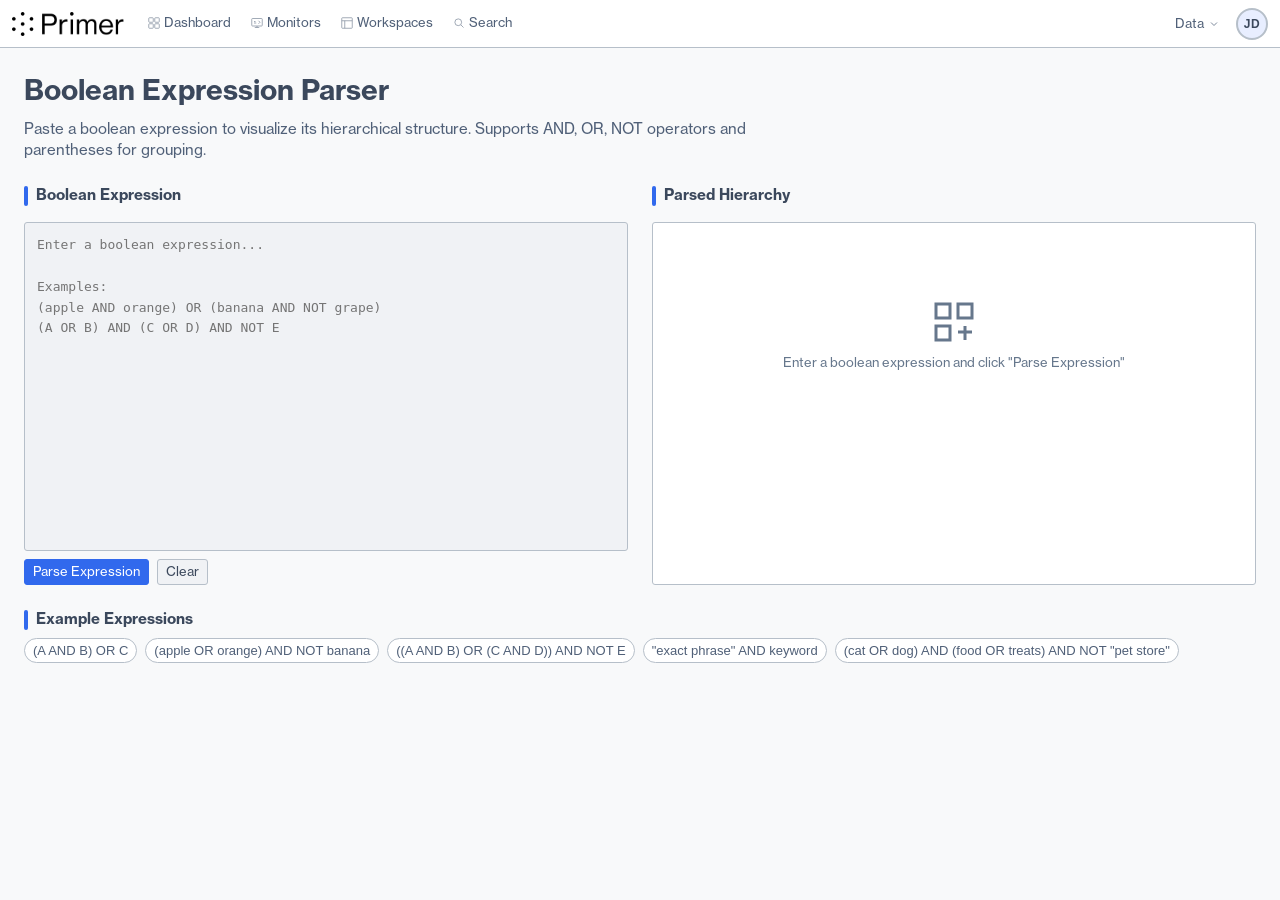
==== boolean-parser.html @ 9d84d445 "Code cleanup + boolean parsing test" ====
<!DOCTYPE html>
<html lang="en" class="doc-page">
<head>
  <meta charset="UTF-8">
  <meta name="viewport" content="width=device-width, initial-scale=1.0">
  <title>Primer - Boolean Parser</title>
  
  <!-- CSS Reset & Variables -->
  <link rel="stylesheet" href="css/variables.css">
  <link rel="stylesheet" href="css/reset.css">

  <!-- Base Styles -->
  <link rel="stylesheet" href="css/typography.css">
  <link rel="stylesheet" href="css/layout.css">
  <link rel="stylesheet" href="css/navigation.css">

  <!-- Components -->
  <link rel="stylesheet" href="css/cards.css">
  <link rel="stylesheet" href="css/forms.css">
  <link rel="stylesheet" href="css/components.css">

  <!-- Documentation Pages -->
  <link rel="stylesheet" href="css/documentation.css">

  <!-- Utilities (last for override capability) -->
  <link rel="stylesheet" href="css/utilities.css">

  <style>
    /* Parser-specific styles only */
    .parser-layout {
      display: grid;
      grid-template-columns: 1fr 1fr;
      gap: var(--space-2xl);
      min-height: 400px;
    }

    @media (max-width: 900px) {
      .parser-layout {
        grid-template-columns: 1fr;
      }
    }

    .parser-column {
      display: flex;
      flex-direction: column;
      gap: var(--space-md);
    }

    .boolean-input {
      flex: 1;
      min-height: 300px;
      padding: var(--space-lg);
      font-family: var(--font-mono);
      font-size: var(--text-sm);
      line-height: 1.6;
      background: var(--bg-tertiary);
      border: 1px solid var(--border-color);
      border-radius: var(--border-radius);
      color: var(--text-primary);
      resize: none;
    }

    .boolean-input:focus {
      outline: none;
      border-color: var(--accent-primary);
    }

    .output-panel {
      flex: 1;
      min-height: 300px;
      overflow: auto;
    }

    .hierarchy-tree {
      font-family: var(--font-mono);
      font-size: var(--text-xs);
      line-height: 1.8;
    }

    .tree-node {
      padding-left: var(--space-xl);
      position: relative;
    }

    .tree-node::before {
      content: '';
      position: absolute;
      left: 0;
      top: 0;
      bottom: 0.9em;
      width: 1px;
      background: var(--border-color);
    }

    .tree-node::after {
      content: '';
      position: absolute;
      left: 0;
      top: 0.9em;
      width: var(--space-lg);
      height: 1px;
      background: var(--border-color);
    }

    .tree-node:last-child::before {
      bottom: calc(100% - 0.9em);
    }

    .tree-root {
      padding-left: 0;
    }

    .tree-root::before,
    .tree-root::after {
      display: none;
    }

    .operator-badge {
      display: inline-block;
      padding: 2px 6px;
      border-radius: 3px;
      font-weight: 600;
      font-size: 11px;
      text-transform: uppercase;
      margin-bottom: var(--space-xs);
    }

    .operator-and {
      background: rgba(22, 163, 74, 0.15);
      color: var(--accent-success);
    }

    .operator-or {
      background: rgba(49, 105, 237, 0.15);
      color: var(--accent-primary);
    }

    .operator-not {
      background: rgba(220, 38, 38, 0.15);
      color: var(--accent-danger);
    }

    .node-term {
      display: inline-block;
      padding: var(--space-xs) var(--space-md);
      background: var(--bg-tertiary);
      border-radius: var(--border-radius);
      font-size: var(--text-xs);
    }

    .example-list {
      display: flex;
      flex-wrap: wrap;
      gap: var(--space-md);
    }
  </style>
</head>
<body>
  <nav class="top-navbar">
    <div class="navbar-left">
      <a href="index.html#/dashboard" class="logo">
        <img src="img/logo.png" alt="Primer" class="logo-img">
      </a>
      
      <div class="navbar-links">
        <a href="index.html#/dashboard" class="nav-link">
          <svg class="nav-icon" viewBox="0 0 16 16" fill="none" stroke="var(--text-secondary)" stroke-width="1">
            <rect x="1" y="1" width="6" height="6" rx="1"/>
            <rect x="9" y="1" width="6" height="6" rx="1"/>
            <rect x="1" y="9" width="6" height="6" rx="1"/>
            <rect x="9" y="9" width="6" height="6" rx="1"/>
          </svg>
          <span>Dashboard</span>
        </a>
        <a href="index.html#/monitors" class="nav-link">
          <svg class="nav-icon" viewBox="0 0 16 16" fill="none" stroke="var(--text-secondary)" stroke-width="1">
            <rect x="1" y="2" width="14" height="10" rx="1"/>
            <path d="M5 14h6M8 12v2"/>
            <path d="M4 6h2M4 8h3M10 5l2 2-2 2"/>
          </svg>
          <span>Monitors</span>
        </a>
        <a href="index.html#/workspaces" class="nav-link">
          <svg class="nav-icon" viewBox="0 0 16 16" fill="none" stroke="var(--text-secondary)" stroke-width="1">
            <rect x="1" y="1" width="14" height="14" rx="1"/>
            <path d="M1 5h14"/>
            <path d="M5 5v10"/>
          </svg>
          <span>Workspaces</span>
        </a>
        <a href="index.html#/search" class="nav-link">
          <svg class="nav-icon" viewBox="0 0 16 16" fill="none" stroke="var(--text-secondary)" stroke-width="1">
            <circle cx="7" cy="7" r="4.5"/>
            <path d="M10.5 10.5L14 14"/>
          </svg>
          <span>Search</span>
        </a>
      </div>
    </div>
    
    <div class="navbar-right">
      <div class="nav-dropdown data-dropdown">
        <button class="nav-dropdown-trigger">
          <span>Data</span>
          <svg class="dropdown-arrow" viewBox="0 0 16 16" fill="none" stroke="var(--text-secondary)" stroke-width="1">
            <path d="M4 6l4 4 4-4"/>
          </svg>
        </button>
        <div class="nav-dropdown-menu">
          <a href="index.html#/narratives" class="nav-link">
            <svg class="nav-icon" viewBox="0 0 16 16" fill="none" stroke="var(--text-secondary)" stroke-width="1">
              <path d="M2 2h12v12H2z" rx="1"/>
              <path d="M4 5h8M4 8h8M4 11h5"/>
            </svg>
            <span>Narratives</span>
          </a>
          <a href="index.html#/factions" class="nav-link">
            <svg class="nav-icon" viewBox="0 0 16 16" fill="none" stroke="var(--text-secondary)" stroke-width="1">
              <circle cx="8" cy="5" r="2.5"/>
              <circle cx="4" cy="11" r="2"/>
              <circle cx="12" cy="11" r="2"/>
              <path d="M6 6.5L4.5 9M10 6.5l1.5 2.5"/>
            </svg>
            <span>Factions</span>
          </a>
          <a href="index.html#/locations" class="nav-link">
            <svg class="nav-icon" viewBox="0 0 16 16" fill="none" stroke="var(--text-secondary)" stroke-width="1">
              <path d="M8 1C5.2 1 3 3.2 3 6c0 4 5 9 5 9s5-5 5-9c0-2.8-2.2-5-5-5z"/>
              <circle cx="8" cy="6" r="2"/>
            </svg>
            <span>Locations</span>
          </a>
          <a href="index.html#/events" class="nav-link">
            <svg class="nav-icon" viewBox="0 0 16 16" fill="none" stroke="var(--text-secondary)" stroke-width="1">
              <rect x="2" y="3" width="12" height="11" rx="1"/>
              <path d="M2 6h12M5 1v3M11 1v3"/>
            </svg>
            <span>Events</span>
          </a>
          <a href="index.html#/entities" class="nav-link">
            <svg class="nav-icon" viewBox="0 0 16 16" fill="none" stroke="var(--text-secondary)" stroke-width="1">
              <circle cx="8" cy="4" r="2.5"/>
              <path d="M3 14c0-3 2.2-5 5-5s5 2 5 5"/>
            </svg>
            <span>People & Orgs</span>
          </a>
        </div>
      </div>
      
      <div class="nav-dropdown avatar-dropdown">
        <button class="avatar-trigger">
          <span class="avatar-initials">JD</span>
        </button>
        <div class="nav-dropdown-menu avatar-menu">
          <div class="avatar-menu-header">
            <span class="avatar-name">Jane Doe</span>
            <span class="avatar-email">jane.doe@primer.ai</span>
          </div>
          <div class="avatar-menu-divider"></div>
          <a href="data-model.html" class="nav-link">
            <svg class="nav-icon" viewBox="0 0 16 16" fill="none" stroke="var(--text-secondary)" stroke-width="1">
              <ellipse cx="8" cy="4" rx="5" ry="2"/>
              <path d="M3 4v8c0 1.1 2.2 2 5 2s5-.9 5-2V4"/>
              <path d="M3 8c0 1.1 2.2 2 5 2s5-.9 5-2"/>
            </svg>
            <span>Data Model</span>
          </a>
          <a href="component-demos.html" class="nav-link">
            <svg class="nav-icon" viewBox="0 0 16 16" fill="none" stroke="var(--text-secondary)" stroke-width="1">
              <rect x="1" y="1" width="5" height="5" rx="1"/>
              <rect x="10" y="1" width="5" height="5" rx="1"/>
              <rect x="1" y="10" width="5" height="5" rx="1"/>
              <rect x="10" y="10" width="5" height="5" rx="1"/>
            </svg>
            <span>Component Demos</span>
          </a>
          <a href="boolean-parser.html" class="nav-link active">
            <svg class="nav-icon" viewBox="0 0 16 16" fill="none" stroke="var(--text-secondary)" stroke-width="1">
              <path d="M3 3h10v2H3zM3 7h6v2H3zM9 7h4v2H9zM3 11h10v2H3z"/>
            </svg>
            <span>Boolean Parser</span>
          </a>
          <div class="avatar-menu-divider"></div>
          <a href="index.html" class="nav-link" title="Settings available in main app">
            <svg class="nav-icon" viewBox="0 0 16 16" fill="none" stroke="var(--text-secondary)" stroke-width="1">
              <circle cx="8" cy="8" r="2.5"/>
              <path d="M8 1v2M8 13v2M1 8h2M13 8h2M2.9 2.9l1.4 1.4M11.7 11.7l1.4 1.4M2.9 13.1l1.4-1.4M11.7 4.3l1.4-1.4"/>
            </svg>
            <span>Settings</span>
          </a>
        </div>
      </div>
    </div>
  </nav>

  <main class="doc-main">
    <div class="page-intro">
      <h1 class="page-title">Boolean Expression Parser</h1>
      <p class="page-description">Paste a boolean expression to visualize its hierarchical structure. Supports AND, OR, NOT operators and parentheses for grouping.</p>
    </div>

    <div class="parser-layout">
      <div class="parser-column">
        <h3 class="section-title">Boolean Expression</h3>
        <textarea 
          class="boolean-input" 
          id="booleanInput" 
          placeholder="Enter a boolean expression...

Examples:
(apple AND orange) OR (banana AND NOT grape)
(A OR B) AND (C OR D) AND NOT E"></textarea>
        <div class="flex gap-md">
          <button class="btn btn-primary" id="parseBtn">Parse Expression</button>
          <button class="btn" id="clearBtn">Clear</button>
        </div>
      </div>

      <div class="parser-column">
        <h3 class="section-title">Parsed Hierarchy</h3>
        <div class="demo-container output-panel" id="outputContainer">
          <div class="loading-state">
            <svg width="48" height="48" viewBox="0 0 24 24" fill="none" stroke="currentColor" stroke-width="1.5">
              <path d="M3 3h7v7H3zM14 3h7v7h-7zM3 14h7v7H3zM14 17h7M17.5 14v7"/>
            </svg>
            <p class="text-muted mt-md">Enter a boolean expression and click "Parse Expression"</p>
          </div>
        </div>
      </div>
    </div>

    <div class="component-section mt-6">
      <h3 class="section-title">Example Expressions</h3>
      <div class="example-list">
        <button class="nav-pill example-chip">(A AND B) OR C</button>
        <button class="nav-pill example-chip">(apple OR orange) AND NOT banana</button>
        <button class="nav-pill example-chip">((A AND B) OR (C AND D)) AND NOT E</button>
        <button class="nav-pill example-chip">"exact phrase" AND keyword</button>
        <button class="nav-pill example-chip">(cat OR dog) AND (food OR treats) AND NOT "pet store"</button>
      </div>
    </div>
  </main>

  <script>
    // Boolean Expression Parser
    class BooleanParser {
      constructor(input) {
        this.input = input.trim();
        this.pos = 0;
      }

      parse() {
        if (!this.input) {
          throw new Error('Empty expression');
        }
        const result = this.parseOr();
        this.skipWhitespace();
        if (this.pos < this.input.length) {
          throw new Error(`Unexpected character at position ${this.pos}: "${this.input[this.pos]}"`);
        }
        return result;
      }

      skipWhitespace() {
        while (this.pos < this.input.length && /\s/.test(this.input[this.pos])) {
          this.pos++;
        }
      }

      parseOr() {
        let left = this.parseAnd();
        
        while (true) {
          this.skipWhitespace();
          if (this.matchKeyword('OR')) {
            const right = this.parseAnd();
            if (left.type === 'OR') {
              left.children.push(right);
            } else {
              left = { type: 'OR', children: [left, right] };
            }
          } else {
            break;
          }
        }
        
        return left;
      }

      parseAnd() {
        let left = this.parseNot();
        
        while (true) {
          this.skipWhitespace();
          if (this.matchKeyword('AND')) {
            const right = this.parseNot();
            if (left.type === 'AND') {
              left.children.push(right);
            } else {
              left = { type: 'AND', children: [left, right] };
            }
          } else {
            break;
          }
        }
        
        return left;
      }

      parseNot() {
        this.skipWhitespace();
        if (this.matchKeyword('NOT')) {
          const operand = this.parseNot();
          return { type: 'NOT', child: operand };
        }
        return this.parsePrimary();
      }

      parsePrimary() {
        this.skipWhitespace();
        
        if (this.pos >= this.input.length) {
          throw this.createError('Unexpected end of expression');
        }

        // Check for unexpected closing paren (common error)
        if (this.input[this.pos] === ')') {
          throw this.createError('Unexpected closing parenthesis - check for empty OR/AND clauses');
        }

        if (this.input[this.pos] === '(') {
          this.pos++;
          const result = this.parseOr();
          this.skipWhitespace();
          if (this.pos >= this.input.length || this.input[this.pos] !== ')') {
            throw this.createError('Missing closing parenthesis');
          }
          this.pos++;
          return result;
        }

        if (this.input[this.pos] === '"' || this.input[this.pos] === "'") {
          const quote = this.input[this.pos];
          this.pos++;
          let term = '';
          while (this.pos < this.input.length && this.input[this.pos] !== quote) {
            term += this.input[this.pos];
            this.pos++;
          }
          if (this.pos >= this.input.length) {
            throw this.createError('Unterminated quoted string');
          }
          this.pos++;
          return { type: 'TERM', value: `"${term}"` };
        }

        let term = '';
        while (this.pos < this.input.length) {
          const char = this.input[this.pos];
          if (/[\s()]/.test(char)) break;
          
          const remaining = this.input.slice(this.pos).toUpperCase();
          // Check for operators with or without leading space (handle "word"AND case)
          if (remaining.startsWith('AND') || remaining.startsWith('OR') || remaining.startsWith('NOT')) {
            // Only break if it's a standalone operator (followed by space, paren, quote, or end)
            const afterKeyword = remaining.startsWith('AND') ? remaining.slice(3) : 
                                 remaining.startsWith('NOT') ? remaining.slice(3) : remaining.slice(2);
            if (!afterKeyword || /^[\s("']/.test(afterKeyword)) {
              break;
            }
          }
          
          term += char;
          this.pos++;
        }

        if (!term) {
          throw this.createError('Expected term');
        }

        return { type: 'TERM', value: term };
      }

      matchKeyword(keyword) {
        const remaining = this.input.slice(this.pos);
        // Match keyword followed by whitespace, open paren, or quote
        const regex = new RegExp(`^${keyword}(?:[\\s("']|$)`, 'i');
        if (regex.test(remaining)) {
          this.pos += keyword.length;
          return true;
        }
        return false;
      }

      createError(message) {
        const contextStart = Math.max(0, this.pos - 30);
        const contextEnd = Math.min(this.input.length, this.pos + 30);
        const before = this.input.slice(contextStart, this.pos);
        const after = this.input.slice(this.pos, contextEnd);
        const pointer = '▶';
        
        const contextMsg = `\n\nAt position ${this.pos}:\n...${before}${pointer}${after}...`;
        return new Error(message + contextMsg);
      }
    }

    function renderTree(node, isRoot = true) {
      const rootClass = isRoot ? 'tree-root' : '';
      
      if (node.type === 'TERM') {
        return `<div class="tree-node ${rootClass}"><span class="node-term">${escapeHtml(node.value)}</span></div>`;
      }

      if (node.type === 'NOT') {
        return `
          <div class="tree-node ${rootClass}">
            <span class="operator-badge operator-not">NOT</span>
            ${renderTree(node.child, false)}
          </div>
        `;
      }

      if (node.type === 'AND' || node.type === 'OR') {
        const operatorClass = node.type === 'AND' ? 'operator-and' : 'operator-or';
        const children = node.children.map(child => renderTree(child, false)).join('');
        return `
          <div class="tree-node ${rootClass}">
            <span class="operator-badge ${operatorClass}">${node.type}</span>
            ${children}
          </div>
        `;
      }

      return '';
    }

    function escapeHtml(text) {
      const div = document.createElement('div');
      div.textContent = text;
      return div.innerHTML;
    }

    const booleanInput = document.getElementById('booleanInput');
    const outputContainer = document.getElementById('outputContainer');
    const parseBtn = document.getElementById('parseBtn');
    const clearBtn = document.getElementById('clearBtn');
    const exampleChips = document.querySelectorAll('.example-chip');

    function parseAndRender() {
      const input = booleanInput.value.trim();
      
      if (!input) {
        outputContainer.innerHTML = `
          <div class="loading-state">
            <svg width="48" height="48" viewBox="0 0 24 24" fill="none" stroke="currentColor" stroke-width="1.5">
              <path d="M3 3h7v7H3zM14 3h7v7h-7zM3 14h7v7H3zM14 17h7M17.5 14v7"/>
            </svg>
            <p class="text-muted mt-md">Enter a boolean expression and click "Parse Expression"</p>
          </div>
        `;
        return;
      }

      try {
        const parser = new BooleanParser(input);
        const ast = parser.parse();
        outputContainer.innerHTML = `<div class="hierarchy-tree">${renderTree(ast)}</div>`;
      } catch (error) {
        const msgParts = error.message.split('\n\nAt position');
        let html = `<div class="toast error" style="max-width:100%;white-space:pre-wrap;font-family:var(--font-mono);font-size:var(--text-xs);line-height:1.6;">`;
        html += `<strong>${escapeHtml(msgParts[0])}</strong>`;
        if (msgParts[1]) {
          html += `<br><br>At position${escapeHtml(msgParts[1]).replace('▶', '<mark style="background:var(--accent-danger);color:white;padding:0 2px;">▶</mark>')}`;
        }
        html += `</div>`;
        outputContainer.innerHTML = html;
      }
    }

    parseBtn.addEventListener('click', parseAndRender);

    clearBtn.addEventListener('click', () => {
      booleanInput.value = '';
      outputContainer.innerHTML = `
        <div class="loading-state">
          <svg width="48" height="48" viewBox="0 0 24 24" fill="none" stroke="currentColor" stroke-width="1.5">
            <path d="M3 3h7v7H3zM14 3h7v7h-7zM3 14h7v7H3zM14 17h7M17.5 14v7"/>
          </svg>
          <p class="text-muted mt-md">Enter a boolean expression and click "Parse Expression"</p>
        </div>
      `;
    });

    booleanInput.addEventListener('keydown', (e) => {
      if (e.key === 'Enter' && !e.shiftKey) {
        e.preventDefault();
        parseAndRender();
      }
    });

    exampleChips.forEach(chip => {
      chip.addEventListener('click', () => {
        booleanInput.value = chip.textContent;
        parseAndRender();
      });
    });

    const dropdowns = document.querySelectorAll('.nav-dropdown');
    
    dropdowns.forEach((dropdown) => {
      const trigger = dropdown.querySelector('.nav-dropdown-trigger, .avatar-trigger');
      
      if (trigger) {
        trigger.addEventListener('click', (e) => {
          e.stopPropagation();
          dropdowns.forEach(d => {
            if (d !== dropdown) d.classList.remove('open');
          });
          dropdown.classList.toggle('open');
        });
      }
    });

    document.addEventListener('click', () => {
      dropdowns.forEach(d => d.classList.remove('open'));
    });
  </script>
</body>
</html>
---- css/variables.css ----
/* CSS Custom Properties
   Design tokens for Primer Intelligence Dashboard */

:root {
  /* Light mode palette */
  --bg-primary: #F8F9FA;
  --bg-secondary: #FFFFFF;
  --bg-tertiary: #F0F2F5;
  --bg-hover: #E8EAED;
  
  --border-color: #B6BFC9;
  --border-subtle: #D8DDE3;
  
  --text-strong: #212636;
  --text-primary: #3B485C;
  --text-secondary: #506078;
  --text-muted: #66778C;
  --chart-label: #66778C;
  --chart-axis: #B6BFC9;
  
  --accent-primary: #3169ED;
  --accent-secondary: #2855C5;
  --accent-hover: #1E4AC0;
  --accent-muted: #E8EEFF;
  --accent-success: #16a34a;
  --accent-danger: #dc2626;
  --accent-warning: #d97706;
  
  /* Sentiment colors (softened for readability) */
  --sentiment-positive: #66BB6A;
  --sentiment-negative: #E57373;
  
  --status-high: #dc2626;
  --status-medium: #d97706;
  --status-low: #16a34a;
  --status-neutral: #506078;
  
  /* Compact spacing scale */
  --space-xs: 2px;
  --space-sm: 4px;
  --space-md: 8px;
  --space-lg: 12px;
  --space-xl: 16px;
  --space-2xl: 24px;
  
  /* Typography */
  --font-sans: 'Neue Haas Grotesk Text', -apple-system, BlinkMacSystemFont, sans-serif;
  --font-display: 'Neue Haas Grotesk Display', -apple-system, BlinkMacSystemFont, sans-serif;
  --font-mono: 'SF Mono', Consolas, monospace;
  
  --text-xs: 12px;
  --text-sm: 13px;
  --text-base: 14px;
  --text-lg: 15px;
  --text-xl: 16px;
  
  --line-height: 1.4;
  
  /* Layout */
  --navbar-height: 48px;
  --header-height: 32px;
  --border-radius: 3px;
}

/* Dark mode palette */
[data-theme="dark"] {
  --bg-primary: #0D1117;
  --bg-secondary: #161B22;
  --bg-tertiary: #21262D;
  --bg-hover: #30363D;
  
  --border-color: #30363D;
  --border-subtle: #21262D;
  
  --text-strong: #F0F6FC;
  --text-primary: #C9D1D9;
  --text-secondary: #8B949E;
  --text-muted: #6E7681;
  --chart-label: #8B949E;
  --chart-axis: #30363D;
  
  --accent-primary: #58A6FF;
  --accent-secondary: #388BFD;
  --accent-hover: #2D7BE0;
  --accent-muted: #1F3D5C;
  --accent-success: #3FB950;
  --accent-danger: #F85149;
  --accent-warning: #D29922;
  
  /* Sentiment colors (adjusted for dark mode) */
  --sentiment-positive: #3FB950;
  --sentiment-negative: #F85149;
  
  --status-high: #F85149;
  --status-medium: #D29922;
  --status-low: #3FB950;
  --status-neutral: #8B949E;
}
---- css/typography.css ----
/* Typography - Font Definitions
   Neue Haas Grotesk font family for Primer Dashboard */

/* Local Font Definitions - Neue Haas Grotesk Display */
@font-face {
  font-family: 'Neue Haas Grotesk Display';
  src: url('../fonts/NeueHaasGroteskDisplay(RoundDots)-45Light.otf') format('opentype');
  font-weight: 300;
  font-style: normal;
}

@font-face {
  font-family: 'Neue Haas Grotesk Display';
  src: url('../fonts/NeueHaasGroteskDisplay(RoundDots)-55Roman.otf') format('opentype');
  font-weight: 400;
  font-style: normal;
}

@font-face {
  font-family: 'Neue Haas Grotesk Display';
  src: url('../fonts/NeueHaasGroteskDisplay(RoundDots)-56Italic.otf') format('opentype');
  font-weight: 400;
  font-style: italic;
}

@font-face {
  font-family: 'Neue Haas Grotesk Display';
  src: url('../fonts/NeueHaasGroteskDisplay(RoundDots)-65Medium.otf') format('opentype');
  font-weight: 500;
  font-style: normal;
}

@font-face {
  font-family: 'Neue Haas Grotesk Display';
  src: url('../fonts/NeueHaasGroteskDisplay(RoundDots)-66MediumItalic.otf') format('opentype');
  font-weight: 500;
  font-style: italic;
}

@font-face {
  font-family: 'Neue Haas Grotesk Display';
  src: url('../fonts/NeueHaasGroteskDisplay(RoundDots)-75Bold.otf') format('opentype');
  font-weight: 700;
  font-style: normal;
}

@font-face {
  font-family: 'Neue Haas Grotesk Display';
  src: url('../fonts/NeueHaasGroteskDisplay(RoundDots)-76BoldItalic.otf') format('opentype');
  font-weight: 700;
  font-style: italic;
}

/* Local Font Definitions - Neue Haas Grotesk Text */
@font-face {
  font-family: 'Neue Haas Grotesk Text';
  src: url('../fonts/NeueHaasGroteskText(RoundDots)-55Roman.otf') format('opentype');
  font-weight: 400;
  font-style: normal;
}

@font-face {
  font-family: 'Neue Haas Grotesk Text';
  src: url('../fonts/NeueHaasGroteskText(RoundDots)-56Italic.otf') format('opentype');
  font-weight: 400;
  font-style: italic;
}

@font-face {
  font-family: 'Neue Haas Grotesk Text';
  src: url('../fonts/NeueHaasGroteskText(RoundDots)-65Medium.otf') format('opentype');
  font-weight: 500;
  font-style: normal;
}

@font-face {
  font-family: 'Neue Haas Grotesk Text';
  src: url('../fonts/NeueHaasGroteskText(RoundDots)-66MediumItalic.otf') format('opentype');
  font-weight: 500;
  font-style: italic;
}

@font-face {
  font-family: 'Neue Haas Grotesk Text';
  src: url('../fonts/NeueHaasGroteskText(RoundDots)-75Bold.otf') format('opentype');
  font-weight: 700;
  font-style: normal;
}

@font-face {
  font-family: 'Neue Haas Grotesk Text';
  src: url('../fonts/NeueHaasGroteskText(RoundDots)-76BoldItalic.otf') format('opentype');
  font-weight: 700;
  font-style: italic;
}
---- css/layout.css ----
/* Layout Styles
   Content wrappers, main content, page headers, and grids for Primer Dashboard */

/* Main Content */
.main-content {
  flex: 1;
  padding: var(--space-lg);
  overflow-y: auto;
  min-width: 0;
  min-height: 0;
}

/* Loading State */
.loading-state {
  display: flex;
  flex-direction: column;
  align-items: center;
  justify-content: center;
  height: 200px;
  color: var(--text-muted);
  font-size: var(--text-sm);
}

.loader {
  width: 20px;
  height: 20px;
  border: 2px solid var(--border-color);
  border-top-color: var(--accent-primary);
  border-radius: 50%;
  animation: spin 0.8s linear infinite;
  margin-bottom: var(--space-md);
}

@keyframes spin {
  to { transform: rotate(360deg); }
}

/* View Headers */
.view-header {
  display: flex;
  align-items: center;
  justify-content: space-between;
  margin-bottom: var(--space-lg);
  padding-bottom: var(--space-md);
  border-bottom: 1px solid var(--border-subtle);
}

.view-title {
  font-size: var(--text-lg);
  font-weight: 600;
  color: var(--text-primary);
}

.view-subtitle {
  font-size: var(--text-xs);
  color: var(--text-muted);
  margin-top: var(--space-xs);
}

/* Page Headers (detail views) */
.page-header {
  position: sticky;
  top: calc(-1 * var(--space-lg));
  z-index: 500;
  margin-top: calc(-1 * var(--space-lg));
  margin-bottom: var(--space-lg);
  margin-left: calc(-1 * var(--space-lg));
  margin-right: calc(-1 * var(--space-lg));
  padding: var(--space-lg);
  padding-top: calc(var(--space-lg) + var(--space-md));
  background: var(--bg-secondary);
  border-bottom: 1px solid var(--border-subtle);
}

/* Page Header with Stats (Dashboard) */
.page-header.page-header-with-stats {
  display: flex;
  align-items: center;
  justify-content: space-between;
  gap: var(--space-lg);
}

.page-header-with-stats .page-header-content {
  flex-shrink: 0;
}

.page-header-with-stats .stats-grid {
  margin-bottom: 0;
  flex-wrap: nowrap;
}

@media (max-width: 900px) {
  .page-header.page-header-with-stats {
    flex-direction: column;
    align-items: flex-start;
  }
  
  .page-header-with-stats .stats-grid {
    flex-wrap: wrap;
    width: 100%;
  }
}

/* Page Header Top Row (Dashboard with tabs) */
.page-header-top-row {
  display: flex;
  align-items: center;
  justify-content: space-between;
  gap: var(--space-lg);
  width: 100%;
}

.page-header-top-row .page-header-content {
  flex-shrink: 0;
}

.page-header-top-row .stats-grid {
  margin-bottom: 0;
  flex-wrap: nowrap;
}

@media (max-width: 900px) {
  .page-header-top-row {
    flex-direction: column;
    align-items: flex-start;
  }
  
  .page-header-top-row .stats-grid {
    flex-wrap: wrap;
    width: 100%;
  }
}

.page-header.scrolled {
  box-shadow: 0 2px 8px rgba(0, 0, 0, 0.15);
}

/* Collapsible description in header */
.page-header .header-description {
  max-height: 200px;
  max-width: 920px;
  opacity: 1;
  overflow: hidden;
  transition: max-height 0.3s ease, opacity 0.2s ease, margin 0.3s ease;
}

.page-header.scrolled .header-description {
  max-height: 0;
  opacity: 0;
  margin-top: 0;
  margin-bottom: 0;
}

.page-header h1 {
  font-size: var(--text-lg);
  font-weight: 600;
  color: var(--text-primary);
  margin: var(--space-xs) 0;
}

/* Page header entity image (for persons/organizations) */
.page-header-entity-image {
  width: 96px;
  height: 96px;
  border-radius: 50%;
  object-fit: cover;
  margin-right: 12px;
  vertical-align: middle;
  border: 2px solid var(--border-subtle);
  background: var(--bg-secondary);
  transition: width 0.3s ease, height 0.3s ease;
}

.page-header.scrolled .page-header-entity-image {
  width: 32px;
  height: 32px;
}

.page-header .subtitle {
  display: flex;
  align-items: center;
  gap: var(--space-sm);
  font-size: var(--text-xs);
  color: var(--text-muted);
  margin-top: var(--space-xs);
}

.page-header .subtitle .badge {
  font-size: var(--text-xs);
}

.page-header .text-muted {
  color: var(--text-muted);
}

.page-header .ml-2 {
  margin-left: var(--space-md);
}

/* Page Header Tabs */
.page-header-tabs {
  display: flex;
  gap: var(--space-xs);
  margin-top: var(--space-md);
  padding-top: var(--space-md);
  border-top: 1px solid var(--border-subtle);
}

.page-header-tab {
  display: inline-flex;
  align-items: center;
  padding: var(--space-sm) var(--space-md);
  background: transparent;
  border: 1px solid transparent;
  border-radius: var(--border-radius);
  color: var(--text-secondary);
  font-size: var(--text-sm);
  font-weight: 500;
  text-decoration: none;
  cursor: pointer;
  transition: background 0.15s ease, color 0.15s ease, border-color 0.15s ease;
}

.page-header-tab:hover {
  background: var(--bg-hover);
  color: var(--text-primary);
}

.page-header-tab.active {
  background: var(--accent-muted);
  border-color: var(--accent-secondary);
  color: var(--text-primary);
}

/* Collapse tabs on scroll */
.page-header.scrolled .page-header-tabs {
  margin-top: var(--space-sm);
  padding-top: var(--space-sm);
}

/* Page Header Filters (Dashboard) */
.page-header-filters {
  display: flex;
  align-items: center;
  gap: var(--space-xl);
  flex-wrap: wrap;
}

.page-header-filters .filter-group {
  display: flex;
  align-items: center;
  gap: var(--space-md);
}

.page-header-filters .filter-group > label {
  font-size: var(--text-xs);
  font-weight: 500;
  text-transform: uppercase;
  letter-spacing: 0.5px;
  color: var(--text-muted);
  white-space: nowrap;
}

.page-header-filters .time-filter-group {
  flex: 1;
  max-width: 500px;
}

/* Grid Layouts */
.grid {
  display: grid;
  gap: var(--space-md);
}

/* ============================================
   Content Wrapper & Global Filter Bar
   ============================================ */

.content-wrapper {
  flex: 1;
  display: flex;
  flex-direction: column;
  min-width: 0;
  min-height: 0;
  overflow: hidden;
}

.global-filter-bar {
  display: flex;
  align-items: center;
  gap: var(--space-xl);
  padding: var(--space-md) var(--space-lg);
  background: var(--bg-secondary);
  border-bottom: 1px solid var(--border-color);
  flex-shrink: 0;
}

.filter-group {
  display: flex;
  align-items: center;
  gap: var(--space-md);
}

.filter-group > label {
  font-size: var(--text-xs);
  font-weight: 500;
  text-transform: uppercase;
  letter-spacing: 0.5px;
  color: var(--text-muted);
  white-space: nowrap;
}

/* Adjust main content when filter bar is present */
.content-wrapper .main-content {
  flex: 1;
  overflow-y: auto;
}

/* Modal */
.modal-container {
  position: fixed;
  inset: 0;
  z-index: 1000;
  display: flex;
  align-items: center;
  justify-content: center;
}

.modal-container.hidden {
  display: none;
}

.modal-backdrop {
  position: absolute;
  inset: 0;
  background: rgba(0, 0, 0, 0.6);
}

.modal-content {
  position: relative;
  background: var(--bg-secondary);
  border: 1px solid var(--border-color);
  border-radius: var(--border-radius);
  max-width: 600px;
  max-height: 80vh;
  overflow-y: auto;
  z-index: 1;
}

.modal-header {
  display: flex;
  align-items: center;
  justify-content: space-between;
  padding: var(--space-md) var(--space-lg);
  border-bottom: 1px solid var(--border-subtle);
}

.modal-title {
  font-size: var(--text-base);
  font-weight: 600;
}

.modal-close {
  background: none;
  border: none;
  color: var(--text-muted);
  cursor: pointer;
  padding: var(--space-xs);
  font-size: var(--text-lg);
  line-height: 1;
}

.modal-close:hover {
  color: var(--text-primary);
}

.modal-body {
  padding: var(--space-lg);
}

.modal-footer {
  display: flex;
  justify-content: flex-end;
  gap: var(--space-sm);
  padding: var(--space-md) var(--space-lg);
  border-top: 1px solid var(--border-subtle);
}

/* Toast Notifications */
.toast-container {
  position: fixed;
  bottom: var(--space-lg);
  right: var(--space-lg);
  z-index: 1001;
  display: flex;
  flex-direction: column;
  gap: var(--space-sm);
}

.toast {
  background: var(--bg-tertiary);
  border: 1px solid var(--border-color);
  border-radius: var(--border-radius);
  padding: var(--space-md) var(--space-lg);
  font-size: var(--text-sm);
  max-width: 280px;
  animation: slideIn 0.2s ease;
}

.toast.success { border-left: 2px solid var(--status-low); }
.toast.error { border-left: 2px solid var(--status-high); }
.toast.warning { border-left: 2px solid var(--status-medium); }

@keyframes slideIn {
  from {
    opacity: 0;
    transform: translateX(20px);
  }
  to {
    opacity: 1;
    transform: translateX(0);
  }
}
---- css/navigation.css ----
/* Navigation Styles
   Top navbar, dropdowns, and avatar menu for Primer Dashboard */

/* Top Navigation Bar */
.top-navbar {
  width: 100%;
  height: var(--navbar-height);
  background: var(--bg-secondary);
  border-bottom: 1px solid var(--border-color);
  display: flex;
  align-items: center;
  justify-content: space-between;
  padding: 0 var(--space-lg);
  flex-shrink: 0;
  position: sticky;
  top: 0;
  z-index: 1000;
}

.navbar-left {
  display: flex;
  align-items: center;
  gap: var(--space-xl);
}

.navbar-right {
  display: flex;
  align-items: center;
  gap: var(--space-md);
}

/* Data dropdown on right side */
.data-dropdown .nav-dropdown-menu {
  right: 0;
  left: auto;
}

.logo {
  display: flex;
  align-items: center;
  text-decoration: none;
}

.logo-img {
  height: 24px;
  width: auto;
}

.navbar-links {
  display: flex;
  align-items: center;
  gap: var(--space-sm);
}

.navbar-links > .nav-link {
  display: flex;
  align-items: center;
  gap: var(--space-sm);
  padding: var(--space-sm) var(--space-md);
  color: var(--text-secondary);
  text-decoration: none;
  font-size: var(--text-sm);
  border-radius: var(--border-radius);
  transition: background 0.1s, color 0.1s;
}

.navbar-links > .nav-link:hover {
  background: var(--bg-hover);
  color: var(--text-primary);
}

.navbar-links > .nav-link.active {
  background: var(--bg-tertiary);
  color: var(--accent-primary);
}

.navbar-links > .nav-link.active .nav-icon {
  stroke: var(--accent-primary);
}

.nav-icon {
  width: 12px;
  height: 12px;
  flex-shrink: 0;
  opacity: 0.7;
  stroke-width: 1;
  display: inline-flex;
  align-self: center;
  position: relative;
  top: -1px;
}

/* Dropdown Navigation */
.nav-dropdown {
  position: relative;
}

.nav-dropdown-trigger {
  display: flex;
  align-items: center;
  gap: var(--space-sm);
  padding: var(--space-sm) var(--space-md);
  background: transparent;
  border: none;
  color: var(--text-secondary);
  font-size: var(--text-sm);
  font-family: var(--font-sans);
  cursor: pointer;
  border-radius: var(--border-radius);
  transition: background 0.1s, color 0.1s;
}

.nav-dropdown-trigger:hover,
.nav-dropdown.open .nav-dropdown-trigger {
  background: var(--bg-hover);
  color: var(--text-primary);
}

.dropdown-arrow {
  width: 12px;
  height: 12px;
  transition: transform 0.15s ease;
}

.nav-dropdown.open .dropdown-arrow {
  transform: rotate(180deg);
}

.nav-dropdown-menu {
  position: absolute;
  top: 100%;
  left: 0;
  min-width: 180px;
  background: var(--bg-secondary);
  border: 1px solid var(--border-color);
  border-radius: var(--border-radius);
  box-shadow: 0 4px 12px rgba(0, 0, 0, 0.3);
  opacity: 0;
  visibility: hidden;
  transform: translateY(-4px);
  transition: opacity 0.15s, visibility 0.15s, transform 0.15s;
  z-index: 1001;
  padding: var(--space-xs) 0;
  margin-top: var(--space-xs);
}

.nav-dropdown.open .nav-dropdown-menu {
  opacity: 1;
  visibility: visible;
  transform: translateY(0);
}

.nav-dropdown-menu .nav-link {
  display: flex;
  align-items: center;
  gap: var(--space-md);
  padding: var(--space-sm) var(--space-lg);
  color: var(--text-secondary);
  text-decoration: none;
  font-size: var(--text-sm);
  transition: background 0.1s, color 0.1s;
}

.nav-dropdown-menu .nav-link:hover {
  background: var(--bg-hover);
  color: var(--text-primary);
}

.nav-dropdown-menu .nav-link.active {
  background: var(--bg-tertiary);
  color: var(--accent-primary);
}

.nav-dropdown-menu .nav-link.active .nav-icon {
  stroke: var(--accent-primary);
}

/* Avatar Dropdown */
.avatar-dropdown {
  position: relative;
}

.avatar-trigger {
  display: flex;
  align-items: center;
  justify-content: center;
  width: 32px;
  height: 32px;
  border-radius: 50%;
  background: var(--accent-muted);
  border: 2px solid var(--border-color);
  cursor: pointer;
  transition: border-color 0.15s, background 0.15s;
}

.avatar-trigger:hover,
.avatar-dropdown.open .avatar-trigger {
  border-color: var(--accent-primary);
  background: var(--accent-secondary);
}

.avatar-initials {
  font-size: var(--text-xs);
  font-weight: 600;
  color: var(--text-primary);
  text-transform: uppercase;
  letter-spacing: 0.5px;
}

.avatar-menu {
  right: 0;
  left: auto;
  min-width: 200px;
}

.avatar-menu-header {
  padding: var(--space-md) var(--space-lg);
  display: flex;
  flex-direction: column;
  gap: var(--space-xs);
}

.avatar-name {
  font-size: var(--text-sm);
  font-weight: 500;
  color: var(--text-primary);
}

.avatar-email {
  font-size: var(--text-xs);
  color: var(--text-muted);
}

.avatar-menu-divider {
  height: 1px;
  background: var(--border-subtle);
  margin: var(--space-xs) 0;
}

/* Dataset Switcher Section */
.avatar-menu-section {
  padding: var(--space-sm) var(--space-md);
}

.avatar-menu-label {
  display: block;
  font-size: var(--text-xs);
  font-weight: 500;
  color: var(--text-muted);
  text-transform: uppercase;
  letter-spacing: 0.05em;
  padding: var(--space-xs) var(--space-sm);
  margin-bottom: var(--space-xs);
}

.dataset-option {
  display: flex;
  align-items: center;
  gap: var(--space-sm);
  width: 100%;
  padding: var(--space-sm) var(--space-md);
  background: transparent;
  border: none;
  border-radius: var(--radius-sm);
  font-size: var(--text-sm);
  color: var(--text-secondary);
  cursor: pointer;
  transition: background-color 0.15s ease, color 0.15s ease;
  text-align: left;
}

.dataset-option:hover {
  background: var(--bg-hover);
  color: var(--text-primary);
}

.dataset-option.active {
  color: var(--text-primary);
  background: var(--bg-hover);
}

.dataset-indicator {
  width: 8px;
  height: 8px;
  border-radius: 50%;
  background: transparent;
  border: 1.5px solid var(--border-medium);
  flex-shrink: 0;
  transition: background-color 0.15s ease, border-color 0.15s ease;
}

.dataset-option.active .dataset-indicator {
  background: var(--color-success, #00C853);
  border-color: var(--color-success, #00C853);
}

.dataset-option:hover .dataset-indicator {
  border-color: var(--text-secondary);
}

.dataset-option.active:hover .dataset-indicator {
  border-color: var(--color-success, #00C853);
}

/* Status section icon colors */
.nav-link[data-view="status-new"] .nav-icon {
  color: #6b8acd;
}

.nav-link[data-view="status-in_progress"] .nav-icon {
  color: #fbbf24;
}

.nav-link[data-view="status-under_investigation"] .nav-icon {
  color: #f97316;
}

.nav-link[data-view="status-resolved"] .nav-icon {
  color: #4ade80;
}

.data-controls {
  display: flex;
  gap: var(--space-sm);
}

/* Theme Toggle Button - use .btn-icon class */

/* Show/hide sun/moon icons based on theme */
.theme-icon-dark {
  display: none;
}

[data-theme="dark"] .theme-icon-light {
  display: none;
}

[data-theme="dark"] .theme-icon-dark {
  display: block;
}
---- css/cards.css ----
/* Card Styles
   Status cards and card components for Primer Dashboard */

/* Card body padding modifier */
.card-body.no-padding {
  padding: 0;
}

/* Status Overview Section */
.status-overview {
  display: flex;
  gap: var(--space-md);
  margin-bottom: var(--space-lg);
}

.status-card {
  flex: 1;
  display: flex;
  align-items: center;
  gap: var(--space-md);
  padding: var(--space-md) var(--space-lg);
  background: var(--bg-secondary);
  border: 1px solid var(--border-color);
  border-radius: var(--border-radius);
  border-left-width: 3px;
}

.status-card.status-new {
  border-left-color: #64b4ff;
}

.status-card.status-in-progress {
  border-left-color: #ffb464;
}

.status-card.status-investigating {
  border-left-color: #b464ff;
}

.status-card.status-resolved {
  border-left-color: #64c896;
}

.status-card.clickable {
  cursor: pointer;
  transition: background 0.1s, border-color 0.1s, box-shadow 0.15s, transform 0.15s;
}

.status-card.clickable:hover {
  background: var(--bg-tertiary);
}

/* Active state for status filter */
.status-card.active {
  box-shadow: 0 0 0 2px var(--accent);
  transform: scale(1.02);
  background: var(--bg-tertiary);
}

.status-card.active.status-new {
  box-shadow: 0 0 0 2px #64b4ff;
}

.status-card.active.status-in-progress {
  box-shadow: 0 0 0 2px #ffb464;
}

.status-card.active.status-investigating {
  box-shadow: 0 0 0 2px #b464ff;
}

.status-card.active.status-resolved {
  box-shadow: 0 0 0 2px #64c896;
}

/* Clear filter button */
.status-filter-clear {
  display: flex;
  align-items: center;
  gap: var(--space-xs);
  padding: var(--space-xs) var(--space-sm);
  background: var(--bg-tertiary);
  border: 1px solid var(--border);
  border-radius: var(--radius-sm);
  color: var(--text-secondary);
  font-size: var(--text-xs);
  cursor: pointer;
  transition: background 0.1s, color 0.1s;
  margin-right: var(--space-sm);
}

.status-filter-clear:hover {
  background: var(--bg-hover);
  color: var(--text-primary);
}

.status-filter-clear svg {
  opacity: 0.7;
}

.status-card .status-icon {
  width: 16px;
  height: 16px;
  flex-shrink: 0;
}

.status-card.status-new .status-icon {
  color: #64b4ff;
}

.status-card.status-in-progress .status-icon {
  color: #ffb464;
}

.status-card.status-investigating .status-icon {
  color: #b464ff;
}

.status-card.status-resolved .status-icon {
  color: #64c896;
}

.status-count {
  font-size: var(--text-xl);
  font-weight: 600;
  color: var(--text-primary);
}

.status-name {
  font-size: var(--text-xs);
  color: var(--text-secondary);
  text-transform: uppercase;
  letter-spacing: 0.3px;
}
---- css/forms.css ----
/* Form Styles
   Filter inputs, buttons, and form controls for Primer Dashboard */

/* Mission Filter in Header */
.mission-filter-group select {
  padding: var(--space-sm) var(--space-md);
  background: var(--bg-secondary);
  border: 1px solid var(--border-color);
  border-radius: var(--border-radius);
  color: var(--text-primary);
  font-size: var(--text-sm);
  font-family: var(--font-sans);
  cursor: pointer;
  min-width: 120px;
  max-width: 350px;
  height: 32px;
}

.mission-filter-group select:focus {
  outline: none;
  border-color: var(--accent-muted);
}

/* Time Filter */
.time-filter-group {
  flex: 1;
  max-width: 500px;
}

.time-filter-wrapper {
  display: flex;
  align-items: center;
  gap: var(--space-md);
  flex: 1;
}

#time-range-filter {
  flex: 1;
  min-width: 200px;
  max-width: 350px;
  height: 32px;
  background: var(--bg-secondary);
  border: 1px solid var(--border-color);
  border-radius: var(--border-radius);
  overflow: visible;
}

.time-range-label {
  font-size: var(--text-xs);
  font-family: var(--font-mono);
  color: var(--text-secondary);
  white-space: nowrap;
  min-width: 90px;
}

/* Clear filter button - use .btn-icon class */

/* Time Range Filter Component Styles */
.time-range-filter {
  display: block;
}

.time-range-filter .histogram-bar {
  transition: fill-opacity 0.15s ease;
}

.time-range-filter .histogram-bar:hover {
  fill-opacity: 0.9;
}

/* D3 Brush Styling */
.time-range-filter .brush .selection {
  fill: var(--accent-primary);
  fill-opacity: 0.25;
  stroke: var(--accent-primary);
  stroke-width: 1;
}

.time-range-filter .brush .handle {
  fill: var(--accent-primary);
  stroke: var(--bg-secondary);
  stroke-width: 1;
}

.time-range-filter .brush .overlay {
  cursor: crosshair;
}

.time-range-filter .time-axis text {
  fill: var(--text-muted);
  font-size: 10px;
  font-family: var(--font-mono);
}
---- css/components.css ----
/* Primer - Component Styles
   Compact, information-dense UI components */

/* Buttons */
.btn {
  display: inline-flex;
  align-items: center;
  gap: var(--space-sm);
  padding: var(--space-sm) var(--space-md);
  background: var(--bg-tertiary);
  border: 1px solid var(--border-color);
  border-radius: var(--border-radius);
  color: var(--text-primary);
  font-family: var(--font-sans);
  font-size: var(--text-sm);
  cursor: pointer;
  transition: background 0.1s, border-color 0.1s;
}

.btn:hover {
  background: var(--bg-hover);
  border-color: var(--border-color);
}

.btn:active {
  background: var(--bg-secondary);
}

.btn-small {
  padding: var(--space-xs) var(--space-sm);
  font-size: var(--text-xs);
}

.btn-primary {
  background: var(--accent-primary);
  border-color: var(--accent-primary);
  color: white;
}

.btn-primary:hover {
  background: var(--accent-hover);
  border-color: var(--accent-hover);
}

.btn-icon {
  display: flex;
  align-items: center;
  justify-content: center;
  width: 28px;
  height: 28px;
  padding: 0;
  background: transparent;
  border: 1px solid transparent;
  border-radius: var(--border-radius);
  color: var(--text-muted);
  cursor: pointer;
  transition: background 0.15s, border-color 0.15s, color 0.15s;
  flex-shrink: 0;
}

.btn-icon:hover {
  background: var(--bg-hover);
  color: var(--text-primary);
}

.btn-icon.active {
  background: var(--accent-muted);
  border-color: var(--accent-secondary);
  color: var(--text-primary);
}

.btn-ghost {
  background: transparent;
  border: 1px solid transparent;
  color: var(--text-secondary);
}

.btn-ghost:hover {
  background: var(--bg-hover);
  color: var(--text-primary);
}

.btn-secondary {
  color: var(--text-secondary);
}

.btn-secondary:hover {
  color: var(--text-primary);
}

.btn-danger {
  background: var(--accent-danger);
  border-color: var(--accent-danger);
  color: white;
}

.btn-danger:hover {
  background: #b91c1c;
  border-color: #b91c1c;
}

/* Cards */
.card {
  background: var(--bg-secondary);
  border: 1px solid var(--border-color);
  border-radius: var(--border-radius);
  overflow: hidden;
}

.card-header {
  display: flex;
  align-items: center;
  justify-content: space-between;
  padding: var(--space-sm) var(--space-md);
  background: var(--bg-secondary);
  border-bottom: 1px solid var(--border-subtle);
}

/* Draggable card header styling */
.drag-drop-enabled .card-header {
  cursor: grab;
  user-select: none;
}

.drag-drop-enabled .card-header:active {
  cursor: grabbing;
}

/* Restore pointer cursor for interactive elements in header */
.drag-drop-enabled .card-header button,
.drag-drop-enabled .card-header input,
.drag-drop-enabled .card-header select,
.drag-drop-enabled .card-header a,
.drag-drop-enabled .card-header .view-toggle,
.drag-drop-enabled .card-header .card-header-actions {
  cursor: pointer;
}

.drag-drop-enabled .card-header input {
  cursor: text;
}

.card-title {
  font-size: var(--text-sm);
  font-weight: 500;
  color: var(--text-secondary);
}

.card-title-link {
  color: inherit;
  text-decoration: none;
  transition: color 0.15s;
}

.card-title-link:hover {
  color: var(--accent-primary);
}

/* Card Title with Tooltip */
.card-title-with-tooltip {
  position: relative;
  display: inline-flex;
  align-items: center;
}

.card-title-tooltip {
  position: absolute;
  top: calc(100% + 8px);
  left: 0;
  background: var(--bg-secondary);
  border: 1px solid var(--border-color);
  border-radius: var(--border-radius);
  padding: var(--space-sm) var(--space-md);
  box-shadow: 0 4px 12px rgba(0, 0, 0, 0.3);
  z-index: 1000;
  min-width: 200px;
  max-width: 280px;
  font-size: var(--text-xs);
  opacity: 0;
  visibility: hidden;
  transition: opacity 0.15s, visibility 0.15s;
  pointer-events: none;
}

.card-title-with-tooltip:hover .card-title-tooltip {
  opacity: 1;
  visibility: visible;
}

/* Tooltip arrow pointing up */
.card-title-tooltip::before {
  content: '';
  position: absolute;
  bottom: 100%;
  left: 16px;
  border: 6px solid transparent;
  border-bottom-color: var(--border-color);
}

.card-title-tooltip::after {
  content: '';
  position: absolute;
  bottom: 100%;
  left: 16px;
  border: 5px solid transparent;
  border-bottom-color: var(--bg-secondary);
  margin-left: 1px;
}

/* Tooltip content rows */
.card-title-tooltip-row {
  display: flex;
  justify-content: space-between;
  align-items: center;
  gap: var(--space-md);
  padding: var(--space-xs) 0;
}

.card-title-tooltip-row:first-child {
  padding-top: 0;
}

.card-title-tooltip-row:last-child {
  padding-bottom: 0;
}

.card-title-tooltip-row + .card-title-tooltip-row {
  border-top: 1px solid var(--border-subtle);
}

.card-title-tooltip-label {
  color: var(--text-muted);
  flex-shrink: 0;
}

.card-title-tooltip-value {
  color: var(--text-primary);
  text-align: right;
  font-weight: 500;
}

/* Support for badges in tooltip */
.card-title-tooltip .logic-badge {
  font-size: 10px;
  padding: 1px 5px;
}

/* Entity list in tooltip */
.card-title-tooltip-list {
  list-style: none;
  margin: 0;
  padding: 0;
  text-align: right;
}

.card-title-tooltip-list li {
  padding: 2px 0;
  color: var(--text-primary);
  font-weight: 500;
}

.card-title-tooltip-list li:first-child {
  padding-top: 0;
}

.card-title-tooltip-list li:last-child {
  padding-bottom: 0;
}

/* Scope row with list needs different alignment */
.card-title-tooltip-row-scope {
  flex-direction: column;
  align-items: flex-start;
  gap: var(--space-xs);
}

.card-title-tooltip-row-scope .card-title-tooltip-value {
  text-align: left;
  width: 100%;
}

.card-subtitle {
  font-size: 11px;
  color: var(--text-muted);
  margin-left: auto;
  margin-right: var(--space-sm);
  flex-shrink: 0;
}

.card-body {
  padding: var(--space-md);
  position: relative;
}

.card-compact .card-body {
  padding: var(--space-sm);
}

.card-body-scrollable {
  max-height: 500px;
  overflow-y: auto;
}

/* Stats Grid */
.stats-grid {
  display: flex;
  flex-wrap: wrap;
  gap: var(--space-md);
  margin-bottom: var(--space-lg);
}

/* Stat Cards - Minimalist Style */
.stat-card {
  display: flex;
  align-items: center;
  gap: var(--space-sm);
  padding: var(--space-xs) var(--space-sm);
  background: transparent;
  border: none;
  border-radius: var(--border-radius);
  transition: color 0.1s;
}

.stat-card.clickable {
  cursor: pointer;
}

.stat-card.clickable:hover {
  background: var(--bg-hover);
}

.stat-card.clickable:hover .stat-icon,
.stat-card.clickable:hover .stat-label {
  color: var(--text-secondary);
}

.stat-icon {
  width: 12px;
  height: 12px;
  color: var(--text-muted);
  flex-shrink: 0;
  stroke-width: 1.5;
}

.stat-value {
  font-size: var(--text-sm);
  font-weight: 600;
  color: var(--text-primary);
}

.stat-label {
  font-size: var(--text-xs);
  color: var(--text-muted);
  margin-left: -2px;
}

/* Tables */
.table-container {
  overflow-x: auto;
}

.table {
  width: 100%;
  border-collapse: collapse;
  font-size: var(--text-sm);
}

.table th,
.table td {
  padding: var(--space-sm) var(--space-md);
  text-align: left;
  border-bottom: 1px solid var(--border-subtle);
}

.table th {
  font-size: var(--text-xs);
  font-weight: 500;
  text-transform: uppercase;
  letter-spacing: 0.3px;
  color: var(--text-muted);
  background: var(--bg-tertiary);
}

.table tr:hover td {
  background: var(--bg-hover);
}

/* Document Table */
.document-table-container {
  border: 1px solid var(--border-subtle);
  border-radius: var(--border-radius);
  overflow: hidden;
}

.document-table {
  font-size: 13px;
}

.document-table th {
  position: sticky;
  top: 0;
  z-index: 1;
  white-space: nowrap;
}

.document-table th.sortable {
  cursor: pointer;
  user-select: none;
}

.document-table th.sortable:hover {
  background: var(--bg-hover);
}

.document-table th .th-content {
  display: inline-flex;
  align-items: center;
  gap: 6px;
}

.document-table .sort-icon {
  opacity: 0.4;
  transition: opacity 0.15s;
}

.document-table .sort-icon-active {
  opacity: 1;
  color: var(--accent-primary);
}

.document-table th:hover .sort-icon {
  opacity: 0.7;
}

/* Column widths */
.doc-col-classification {
  width: 45px;
  min-width: 40px;
}

.doc-col-documentType {
  width: 100px;
  min-width: 80px;
}

.doc-col-publisherName {
  width: 130px;
  min-width: 100px;
}

.doc-col-publisherType {
  width: 80px;
  min-width: 70px;
}

.doc-col-title {
  min-width: 200px;
}

/* Unread document indicator */
.doc-unread-indicator {
  display: inline-block;
  width: 8px;
  height: 8px;
  background-color: var(--accent-primary);
  border-radius: 50%;
  margin-right: var(--space-sm);
  flex-shrink: 0;
  vertical-align: middle;
}

/* Viewer sidebar unread indicator */
.document-viewer-list-item-header {
  display: flex;
  align-items: flex-start;
  gap: var(--space-xs);
}

.document-viewer-list-item-header .doc-unread-indicator {
  margin-top: 5px;
  margin-right: 0;
}

.doc-col-excerpt {
  width: 400px;
  min-width: 280px;
}

.doc-col-publishedDate {
  width: 120px;
  min-width: 110px;
}

/* Entity columns (narratives, themes, events, locations, persons, organizations, factions, topics) */
.doc-col-narratives,
.doc-col-themes,
.doc-col-events,
.doc-col-topics {
  width: 180px;
  min-width: 140px;
}

.doc-col-locations,
.doc-col-persons,
.doc-col-organizations,
.doc-col-factions {
  width: 160px;
  min-width: 120px;
}

/* Publisher name cell */
.doc-publisher-name-cell {
  display: flex;
  align-items: center;
  gap: 8px;
}

.doc-publisher-indicator {
  width: 8px;
  height: 8px;
  border-radius: 50%;
  background: var(--text-muted);
  flex-shrink: 0;
}

.doc-publisher-name {
  font-weight: 500;
  color: var(--text-primary);
}

/* Publisher type badge */
.doc-publisher-type-badge {
  display: inline-block;
  font-size: 10px;
  font-weight: 500;
  padding: 2px 6px;
  border-radius: 3px;
  text-transform: uppercase;
  letter-spacing: 0.3px;
  background: var(--bg-tertiary);
  color: var(--text-secondary);
}

.doc-publisher-type-badge.doc-publisher-type-social {
  background: rgba(176, 122, 161, 0.15);
  color: #B07AA1;
}

.doc-publisher-type-badge.doc-publisher-type-national-news {
  background: rgba(78, 121, 167, 0.15);
  color: #4E79A7;
}

.doc-publisher-type-badge.doc-publisher-type-international-news {
  background: rgba(89, 161, 79, 0.15);
  color: #59A14F;
}

.doc-publisher-type-badge.doc-publisher-type-internal {
  background: rgba(107, 114, 128, 0.15);
  color: #6b7280;
}

/* Title cell */
.doc-title-link {
  display: inline-flex;
  align-items: baseline;
  gap: 4px;
  color: var(--text-primary);
  text-decoration: none;
  line-height: 1.4;
  transition: color 0.15s;
}

.doc-title-link:hover {
  color: var(--accent-primary);
}

.doc-external-icon {
  opacity: 0.4;
  flex-shrink: 0;
  transform: translateY(1px);
}

.doc-title-link:hover .doc-external-icon {
  opacity: 0.8;
}

/* Excerpt as inline (below title) */
.doc-excerpt {
  margin: 6px 0 0 0;
  font-size: 12px;
  color: var(--text-muted);
  line-height: 1.4;
  display: -webkit-box;
  -webkit-line-clamp: 2;
  -webkit-box-orient: vertical;
  overflow: hidden;
}

/* Excerpt as column */
.doc-excerpt-text {
  font-size: 12px;
  color: var(--text-secondary);
  line-height: 1.4;
  display: -webkit-box;
  -webkit-line-clamp: 3;
  -webkit-box-orient: vertical;
  overflow: hidden;
}

/* Date cell */
.doc-col-date td,
.document-table .doc-col-date {
  vertical-align: middle;
}

.doc-date {
  display: block;
  color: var(--text-secondary);
  font-size: 12px;
  line-height: 1.3;
}

.doc-time {
  display: block;
  color: var(--text-muted);
  font-size: 11px;
  line-height: 1.3;
}

/* Entity cells (narratives, themes, events, locations, persons, organizations, factions, topics) */
.doc-entity-list {
  display: flex;
  flex-direction: column;
  gap: 4px;
}

.doc-entity-link {
  display: block;
  font-size: 12px;
  color: var(--accent-primary);
  text-decoration: none;
  line-height: 1.3;
  transition: color 0.15s, text-decoration 0.15s;
  white-space: nowrap;
  overflow: hidden;
  text-overflow: ellipsis;
  max-width: 180px;
  cursor: pointer;
}

.doc-entity-link:hover {
  color: var(--accent-primary-hover, var(--accent-primary));
  text-decoration: underline;
}

.doc-entity-more {
  font-size: 11px;
  color: var(--text-muted);
}

/* Details view entity lists (People, Organizations) */
.details-entity-list {
  list-style: none;
  margin: 0;
  padding: 0;
}

.details-entity-item {
  border-bottom: 1px solid var(--border-subtle);
}

.details-entity-item:last-child {
  border-bottom: none;
}

.details-entity-link {
  display: flex;
  align-items: center;
  justify-content: space-between;
  padding: var(--space-sm) var(--space-md);
  color: var(--text-primary);
  text-decoration: none;
  font-size: 13px;
  transition: background-color 0.15s, color 0.15s;
}

.details-entity-link:hover {
  background-color: var(--bg-hover);
  color: var(--accent-primary);
}

.details-entity-arrow {
  opacity: 0.4;
  transition: opacity 0.15s, transform 0.15s;
}

.details-entity-link:hover .details-entity-arrow {
  opacity: 1;
  transform: translateX(2px);
}

.doc-empty-cell {
  color: var(--text-muted);
}

/* Legacy support for narrative-specific classes */
.doc-narratives-list { display: flex; flex-direction: column; gap: 4px; }
.doc-narrative-link { display: block; font-size: 12px; color: var(--text-secondary); text-decoration: none; line-height: 1.3; transition: color 0.15s; }
.doc-narrative-link:hover { color: var(--accent-primary); }
.doc-narratives-more { font-size: 11px; color: var(--text-muted); }
.doc-no-narratives { color: var(--text-muted); }

/* Row states */
.document-row.clickable {
  cursor: pointer;
}

.document-row.clickable:hover td {
  background: var(--bg-hover);
}

/* Count indicator */
.document-table-count {
  padding: var(--space-sm) var(--space-md);
  font-size: var(--text-xs);
  color: var(--text-muted);
  text-align: center;
  border-top: 1px solid var(--border-subtle);
  background: var(--bg-tertiary);
}

/* ============================================
   Classification System
   ============================================ */

/* Classification Banner */
.classification-banner {
  padding: 6px 16px;
  text-align: center;
  font-weight: 600;
  font-size: 11px;
  letter-spacing: 1.5px;
  text-transform: uppercase;
}

.classification-banner-u {
  background: #22c55e;
  color: #ffffff;
}

.classification-banner-cui {
  background: #7c3aed;
  color: #ffffff;
}

.classification-banner-c {
  background: #3b82f6;
  color: #ffffff;
}

.classification-banner-s {
  background: #ef4444;
  color: #ffffff;
}

.classification-banner-ts {
  background: #f97316;
  color: #ffffff;
}

/* Portion Marks - inline, no color coding */
.portion-mark {
  color: var(--text-muted);
  font-size: 80%;
  white-space: nowrap;
}

/* Classification Badge (compact, for lists/tables) */
.classification-badge {
  display: inline-flex;
  align-items: center;
  justify-content: center;
  font-family: var(--font-mono);
  font-size: 9px;
  font-weight: 700;
  padding: 2px 6px;
  border-radius: 3px;
  letter-spacing: 0.5px;
}

.classification-badge-u {
  background: #22c55e;
  color: #ffffff;
}

.classification-badge-cui {
  background: #7c3aed;
  color: #ffffff;
}

.classification-badge-c {
  background: #3b82f6;
  color: #ffffff;
}

.classification-badge-s {
  background: #ef4444;
  color: #ffffff;
}

.classification-badge-ts {
  background: #f97316;
  color: #ffffff;
}

/* ============================================
   Document Type Styles
   ============================================ */


/* ============================================
   Social Post Styles
   ============================================ */

.social-post {
  display: flex;
  flex-direction: column;
  gap: var(--space-md);
}

.social-post-header {
  display: flex;
  align-items: center;
  gap: var(--space-md);
}

.social-post-avatar {
  width: 48px;
  height: 48px;
  border-radius: 50%;
  background: var(--bg-tertiary);
  flex-shrink: 0;
  overflow: hidden;
}

.social-post-avatar img {
  width: 100%;
  height: 100%;
  object-fit: cover;
}

.social-post-author {
  display: flex;
  flex-direction: column;
  gap: 2px;
}

.social-post-displayname {
  font-weight: 600;
  color: var(--text-primary);
  font-size: 15px;
}

.social-post-username {
  color: var(--text-muted);
  font-size: 13px;
}

.social-post-content {
  font-size: 15px;
  line-height: 1.5;
  color: var(--text-primary);
  white-space: pre-wrap;
}

.social-post-media {
  display: grid;
  gap: var(--space-sm);
  border-radius: var(--border-radius);
  overflow: hidden;
}

.social-post-media.single-image {
  grid-template-columns: 1fr;
}

.social-post-media.multi-image {
  grid-template-columns: repeat(2, 1fr);
}

.social-post-media-item {
  aspect-ratio: 16/9;
  background: var(--bg-tertiary);
  border-radius: var(--border-radius);
  overflow: hidden;
}

.social-post-media-item img,
.social-post-media-item video {
  width: 100%;
  height: 100%;
  object-fit: cover;
}

/* ============================================
   TikTok Post Styles
   ============================================ */

.tiktok-post {
  display: flex;
  flex-direction: column;
  gap: var(--space-md);
}

.tiktok-video-container {
  position: relative;
  aspect-ratio: 9/16;
  max-height: 500px;
  background: #000;
  border-radius: var(--border-radius);
  overflow: hidden;
}

.tiktok-video-placeholder {
  width: 100%;
  height: 100%;
  display: flex;
  align-items: center;
  justify-content: center;
  background: #1f2937;
}

.tiktok-video-placeholder img {
  max-width: 100%;
  max-height: 100%;
}

.tiktok-play-button {
  position: absolute;
  top: 50%;
  left: 50%;
  transform: translate(-50%, -50%);
  width: 64px;
  height: 64px;
  background: rgba(255, 255, 255, 0.2);
  border-radius: 50%;
  display: flex;
  align-items: center;
  justify-content: center;
}

.tiktok-play-button svg {
  width: 24px;
  height: 24px;
  fill: white;
  margin-left: 4px;
}

.tiktok-transcription {
  background: var(--bg-tertiary);
  border-radius: var(--border-radius);
  padding: var(--space-md);
}

.tiktok-transcription-label {
  font-size: 11px;
  font-weight: 600;
  text-transform: uppercase;
  letter-spacing: 0.5px;
  color: var(--text-muted);
  margin-bottom: var(--space-sm);
}

.tiktok-transcription-text {
  font-size: 14px;
  line-height: 1.6;
  color: var(--text-secondary);
  font-style: italic;
}

/* ============================================
   News Article Styles
   ============================================ */

.news-article {
  display: flex;
  flex-direction: column;
  gap: var(--space-lg);
}

.news-article-header-image {
  width: 100%;
  aspect-ratio: 16/9;
  background: var(--bg-tertiary);
  border-radius: var(--border-radius);
  overflow: hidden;
}

.news-article-header-image img {
  width: 100%;
  height: 100%;
  object-fit: cover;
}

.news-article-byline {
  font-size: 14px;
  color: var(--text-muted);
}

.news-article-byline-author {
  font-weight: 500;
  color: var(--text-secondary);
}

.news-article-content {
  display: flex;
  flex-direction: column;
  gap: var(--space-md);
}

.news-article-paragraph {
  font-size: 15px;
  line-height: 1.7;
  color: var(--text-primary);
}

.news-article-heading {
  font-size: 18px;
  font-weight: 600;
  color: var(--text-primary);
  margin-top: var(--space-md);
}

.news-article-inline-image {
  width: 100%;
  border-radius: var(--border-radius);
  overflow: hidden;
  margin: var(--space-md) 0;
}

.news-article-inline-image img {
  width: 100%;
  height: auto;
}

.news-article-image-caption {
  font-size: 12px;
  color: var(--text-muted);
  padding: var(--space-sm);
  background: var(--bg-tertiary);
}

/* ============================================
   Internal Document Styles
   ============================================ */

.internal-document {
  display: flex;
  flex-direction: column;
  gap: var(--space-lg);
}

.internal-document-header {
  border-bottom: 2px solid var(--border-color);
  padding-bottom: var(--space-md);
}

.internal-document-department {
  font-size: 12px;
  font-weight: 600;
  text-transform: uppercase;
  letter-spacing: 0.5px;
  color: var(--text-muted);
  margin-bottom: var(--space-xs);
}

.internal-document-title {
  font-size: 20px;
  font-weight: 600;
  color: var(--text-primary);
}

.internal-document-meta {
  display: flex;
  gap: var(--space-lg);
  font-size: 13px;
  color: var(--text-muted);
  margin-top: var(--space-sm);
}

.internal-document-content {
  display: flex;
  flex-direction: column;
  gap: var(--space-md);
}

.internal-document-paragraph {
  font-size: 14px;
  line-height: 1.7;
  color: var(--text-primary);
}

.internal-document-heading {
  font-size: 16px;
  font-weight: 600;
  color: var(--text-primary);
  margin-top: var(--space-md);
  padding-bottom: var(--space-xs);
  border-bottom: 1px solid var(--border-subtle);
}

/* Portion-marked content block */
.content-block-text {
  margin-bottom: var(--space-md);
  line-height: 1.6;
}

/* Tags/Badges */
.tag {
  display: inline-flex;
  align-items: center;
  padding: var(--space-xs) var(--space-sm);
  background: var(--bg-tertiary);
  border-radius: var(--border-radius);
  font-size: var(--text-xs);
  color: var(--text-secondary);
}

.tag-high { background: rgba(204, 68, 68, 0.2); color: var(--status-high); }
.tag-medium { background: rgba(187, 136, 68, 0.2); color: var(--status-medium); }
.tag-low { background: rgba(68, 136, 102, 0.2); color: var(--status-low); }
.tag-neutral { background: rgba(102, 102, 136, 0.2); color: var(--status-neutral); }

.badge {
  display: inline-flex;
  align-items: center;
  justify-content: center;
  min-width: 16px;
  height: 16px;
  padding: 0 var(--space-sm);
  background: var(--accent-muted);
  border-radius: 8px;
  font-size: var(--text-xs);
  font-weight: 500;
  color: var(--text-primary);
}

/* Status Badges */
.badge-status-new {
  background: rgba(100, 180, 255, 0.2);
  color: #64b4ff;
}

.badge-status-in_progress {
  background: rgba(255, 180, 100, 0.2);
  color: #ffb464;
}

.badge-status-under_investigation {
  background: rgba(180, 100, 255, 0.2);
  color: #b464ff;
}

.badge-status-resolved {
  background: rgba(100, 200, 150, 0.2);
  color: #64c896;
}

/* Sentiment Badges */
.badge-positive {
  background: rgba(0, 200, 83, 0.15);
  color: var(--sentiment-positive, #00C853);
}

.badge-negative {
  background: rgba(255, 61, 87, 0.15);
  color: var(--sentiment-negative, #FF3D57);
}

.badge-neutral {
  background: rgba(200, 180, 80, 0.2);
  color: #c8b450;
}

/* Entity List (People & Orgs, etc.) */
.entity-list {
  list-style: none;
  margin: 0;
  padding: 0;
}

.entity-list-item {
  display: flex;
  align-items: center;
  gap: var(--space-md);
  padding: var(--space-sm) var(--space-md);
  border-bottom: 1px solid var(--border-subtle);
  cursor: pointer;
  transition: background 0.1s;
}

.entity-list-item:last-child {
  border-bottom: none;
}

.entity-list-item:hover {
  background: var(--bg-hover);
}

.entity-avatar {
  display: flex;
  align-items: center;
  justify-content: center;
  width: 28px;
  height: 28px;
  background: var(--bg-tertiary);
  border-radius: var(--border-radius);
  font-size: var(--text-sm);
  flex-shrink: 0;
}

.entity-avatar.person {
  background: rgba(100, 180, 255, 0.15);
}

.entity-avatar.organization {
  background: rgba(180, 100, 255, 0.15);
}

/* Entity avatar with image */
.entity-avatar.has-image {
  background: transparent;
  overflow: hidden;
}

.entity-avatar .entity-img {
  width: 100%;
  height: 100%;
  object-fit: cover;
  border-radius: inherit;
}

.entity-avatar .entity-icon-fallback {
  display: flex;
  align-items: center;
  justify-content: center;
  width: 100%;
  height: 100%;
}

.entity-info {
  flex: 1;
  min-width: 0;
}

.entity-name {
  font-size: var(--text-sm);
  color: var(--text-primary);
  white-space: nowrap;
  overflow: hidden;
  text-overflow: ellipsis;
}

.entity-type {
  font-size: var(--text-xs);
  color: var(--text-muted);
  margin-top: 1px;
}

.entity-meta {
  display: flex;
  align-items: center;
  gap: var(--space-sm);
  margin-top: 2px;
}

.entity-subtitle {
  font-size: var(--text-xs);
  color: var(--text-muted);
}

/* Forms */
.form-group {
  margin-bottom: var(--space-md);
}

.form-label {
  display: block;
  font-size: var(--text-xs);
  font-weight: 500;
  color: var(--text-muted);
  margin-bottom: var(--space-xs);
}

.form-input,
.form-select,
.form-textarea {
  width: 100%;
  padding: var(--space-sm) var(--space-md);
  background: var(--bg-tertiary);
  border: 1px solid var(--border-color);
  border-radius: var(--border-radius);
  color: var(--text-primary);
  font-family: var(--font-sans);
  font-size: var(--text-sm);
}

.form-input:focus,
.form-select:focus,
.form-textarea:focus {
  outline: none;
  border-color: var(--accent-muted);
}

.form-input::placeholder {
  color: var(--text-muted);
}

.form-textarea {
  min-height: 60px;
  resize: vertical;
}

.form-hint {
  font-size: var(--text-xs);
  color: var(--text-muted);
  margin-top: var(--space-xs);
}

.form-error-message {
  display: flex;
  align-items: center;
  gap: var(--space-sm);
  padding: var(--space-sm) var(--space-md);
  margin-bottom: var(--space-md);
  background: rgba(220, 38, 38, 0.1);
  border: 1px solid var(--status-high);
  border-radius: var(--border-radius);
  color: var(--status-high);
  font-size: var(--text-sm);
}

.form-error-message svg {
  flex-shrink: 0;
}

/* Workspace Editor Modal */
.modal-content.workspace-editor-modal {
  max-width: 500px;
  width: 90vw;
}

.workspace-editor-modal .modal-header {
  padding: var(--space-md) var(--space-lg);
  border-bottom: 1px solid var(--border-color);
}

.workspace-editor-modal .modal-body {
  padding: var(--space-lg);
}

.workspace-editor-modal .modal-footer {
  display: flex;
  justify-content: flex-end;
  gap: var(--space-sm);
  padding: var(--space-md) var(--space-lg);
  border-top: 1px solid var(--border-color);
  background: var(--bg-tertiary);
}

.form-row {
  display: flex;
  gap: var(--space-md);
}

.form-row .form-group {
  flex: 1;
}

/* Checkbox / Radio */
.form-check {
  display: flex;
  align-items: center;
  gap: var(--space-sm);
  font-size: var(--text-sm);
}

.form-check input {
  width: 14px;
  height: 14px;
  accent-color: var(--accent-primary);
}

/* Filters */
.filter-bar {
  display: flex;
  align-items: center;
  gap: var(--space-md);
  padding: var(--space-sm) var(--space-md);
  background: var(--bg-secondary);
  border: 1px solid var(--border-color);
  border-radius: var(--border-radius);
  margin-bottom: var(--space-md);
}

.filter-group {
  display: flex;
  align-items: center;
  gap: var(--space-sm);
}

.filter-label {
  font-size: var(--text-xs);
  color: var(--text-muted);
}

.filter-select {
  padding: var(--space-xs) var(--space-sm);
  background: var(--bg-tertiary);
  border: 1px solid var(--border-subtle);
  border-radius: var(--border-radius);
  color: var(--text-primary);
  font-size: var(--text-xs);
}

/* Column Filter Dropdown */
.column-filter-dropdown {
  position: relative;
}

.filter-dropdown-trigger {
  display: flex;
  align-items: center;
  gap: var(--space-xs);
  padding: var(--space-xs) var(--space-sm);
  background: var(--bg-tertiary);
  border: 1px solid var(--border-subtle);
  border-radius: var(--border-radius);
  color: var(--text-secondary);
  font-size: var(--text-xs);
  cursor: pointer;
  transition: all 0.15s ease;
}

.filter-dropdown-trigger:hover {
  background: var(--bg-hover);
  color: var(--text-primary);
  border-color: var(--border-color);
}

.filter-dropdown-trigger .filter-icon {
  opacity: 0.7;
}

.filter-dropdown-trigger .dropdown-arrow {
  width: 10px;
  height: 10px;
  opacity: 0.5;
  transition: transform 0.15s ease;
}

.column-filter-dropdown.open .filter-dropdown-trigger .dropdown-arrow {
  transform: rotate(180deg);
}

.filter-dropdown-menu {
  position: absolute;
  top: calc(100% + 4px);
  right: 0;
  left: auto;
  min-width: 200px;
  max-height: 400px;
  overflow-y: auto;
  background: var(--bg-secondary);
  border: 1px solid var(--border-color);
  border-radius: var(--border-radius);
  box-shadow: var(--shadow-lg);
  z-index: 100;
  /* Override nav-dropdown-menu defaults */
  opacity: 0;
  visibility: hidden;
  transform: translateY(-8px);
  transition: opacity 0.15s ease, transform 0.15s ease, visibility 0.15s;
}

.column-filter-dropdown.open .filter-dropdown-menu {
  opacity: 1;
  visibility: visible;
  transform: translateY(0);
}

.filter-dropdown-header {
  display: flex;
  align-items: center;
  justify-content: space-between;
  padding: var(--space-sm) var(--space-md);
  border-bottom: 1px solid var(--border-subtle);
  font-size: var(--text-xs);
  font-weight: 500;
  color: var(--text-secondary);
}

.filter-reset-btn {
  padding: 2px var(--space-xs);
  background: transparent;
  border: none;
  color: var(--accent-primary);
  font-size: var(--text-xs);
  cursor: pointer;
}

.filter-reset-btn:hover {
  text-decoration: underline;
}

.filter-checkbox-list {
  padding: var(--space-sm);
  display: flex;
  flex-direction: column;
  gap: 2px;
}

.filter-checkbox-item {
  display: flex;
  align-items: center;
  gap: var(--space-sm);
  padding: var(--space-xs) var(--space-sm);
  border-radius: var(--border-radius-sm);
  cursor: pointer;
  font-size: var(--text-xs);
  color: var(--text-secondary);
  transition: background 0.1s ease;
}

.filter-checkbox-item:hover {
  background: var(--bg-hover);
  color: var(--text-primary);
}

.filter-checkbox-item input[type="checkbox"] {
  width: 14px;
  height: 14px;
  margin: 0;
  accent-color: var(--accent-primary);
  cursor: pointer;
}

.filter-checkbox-item span {
  flex: 1;
}

.filter-checkbox-item.filter-checkbox-disabled {
  opacity: 0.5;
  cursor: not-allowed;
}

.filter-checkbox-item.filter-checkbox-disabled input[type="checkbox"] {
  cursor: not-allowed;
}

/* Search Input in Card Header */
.search-input-wrapper {
  display: flex;
  align-items: center;
  position: relative;
  flex: 1;
}

.search-input-wrapper .search-icon {
  position: absolute;
  left: 10px;
  color: var(--text-muted);
  pointer-events: none;
  display: flex;
  align-items: center;
}

.search-input {
  flex: 1;
  width: 100%;
  padding: var(--space-sm) var(--space-md);
  padding-left: 32px;
  background: var(--bg-primary);
  border: 1px solid var(--border-color);
  border-radius: 6px;
  color: var(--text-primary);
  font-size: var(--text-sm);
  transition: border-color 0.15s ease, box-shadow 0.15s ease;
}

.search-input:hover {
  border-color: var(--text-muted);
}

.search-input:focus {
  outline: none;
  border-color: var(--accent-primary);
  box-shadow: 0 0 0 3px var(--accent-muted);
}

.search-input::placeholder {
  color: var(--text-muted);
}

/* Search View */
.search-container {
  margin-bottom: var(--space-xl);
}

.search-container .search-input-wrapper {
  max-width: 600px;
}

.search-container .search-input {
  padding: var(--space-md) var(--space-lg);
  padding-left: 44px;
  font-size: var(--text-base);
}

.search-container .search-icon {
  left: 14px;
}

/* Search clear button - extends .btn-icon, adds positioning */
.search-clear-btn {
  position: absolute;
  right: 8px;
}

.search-clear-btn.hidden {
  display: none;
}

/* Search Header Layout */
.search-header {
  display: flex;
  align-items: center;
  gap: var(--space-lg);
  margin-bottom: var(--space-sm);
}

.search-input-large {
  flex: 1;
  max-width: 600px;
}

.search-input-large .search-input {
  padding: var(--space-md) var(--space-lg);
  padding-left: 44px;
  font-size: var(--text-base);
}

.search-input-large .search-icon {
  left: 14px;
}

.search-results-summary {
  font-size: var(--text-sm);
  color: var(--text-muted);
  white-space: nowrap;
}

/* Search Page */
.search-page-container {
  max-width: 700px;
  margin: 0 auto;
}

.search-bar-row {
  display: flex;
  align-items: center;
  gap: var(--space-md);
}

.search-bar-row .search-input-large {
  flex: 1;
}

.search-match-count {
  font-size: var(--text-sm);
  color: var(--text-secondary);
  white-space: nowrap;
  min-width: 100px;
}

.search-match-count.hidden {
  visibility: hidden;
}

.match-count-number {
  font-weight: 600;
  color: var(--accent-primary);
}

.match-count-zero {
  color: var(--text-muted);
}

.search-repositories {
  display: flex;
  align-items: center;
  gap: var(--space-md);
  margin-top: var(--space-md);
}

.repository-checkbox {
  display: inline-flex;
  align-items: center;
  gap: var(--space-xs);
  cursor: pointer;
  font-size: var(--text-sm);
}

.search-hint {
  margin-top: var(--space-lg);
  text-align: center;
}

.search-hint kbd {
  display: inline-block;
  padding: 2px 6px;
  font-size: var(--text-xs);
  font-family: var(--font-mono);
  background: var(--bg-tertiary);
  border: 1px solid var(--border-color);
  border-radius: 4px;
}

.search-results {
  min-height: 200px;
}

.search-results-header {
  margin-bottom: var(--space-lg);
}

.search-results-count {
  font-size: var(--text-sm);
  color: var(--text-muted);
}

.search-empty-state {
  text-align: center;
  padding: var(--space-3xl) var(--space-xl);
  color: var(--text-muted);
}

.search-empty-state svg {
  margin-bottom: var(--space-md);
  opacity: 0.5;
}

.search-empty-state h3 {
  font-size: var(--text-lg);
  font-weight: 500;
  color: var(--text-primary);
  margin-bottom: var(--space-sm);
}

.search-empty-state p {
  max-width: 400px;
  margin: 0 auto var(--space-lg);
}

.search-hints {
  display: flex;
  gap: var(--space-sm);
  justify-content: center;
  flex-wrap: wrap;
}

.search-section {
  background: var(--bg-secondary);
  border: 1px solid var(--border-color);
  border-radius: var(--border-radius);
  margin-bottom: var(--space-md);
  overflow: hidden;
}

.search-section-header {
  display: flex;
  align-items: center;
  justify-content: space-between;
  padding: var(--space-sm) var(--space-md);
  background: var(--bg-tertiary);
  border-bottom: 1px solid var(--border-color);
}

.search-section-title {
  font-size: var(--text-sm);
  font-weight: 600;
  color: var(--text-primary);
  margin: 0;
}

.search-section-count {
  font-size: var(--text-xs);
  color: var(--text-muted);
  background: var(--bg-primary);
  padding: 2px 8px;
  border-radius: 10px;
}

.search-section-items {
  padding: var(--space-xs) 0;
}

.search-result-item {
  padding: var(--space-sm) var(--space-md);
  cursor: pointer;
  transition: background-color 0.15s ease;
}

.search-result-item:hover {
  background: var(--bg-hover);
}

.search-result-title {
  font-size: var(--text-sm);
  font-weight: 500;
  color: var(--text-primary);
  margin-bottom: var(--space-xs);
}

.search-result-meta {
  display: flex;
  align-items: center;
  gap: var(--space-sm);
  font-size: var(--text-xs);
  color: var(--text-muted);
  margin-bottom: var(--space-xs);
}

.search-result-meta .badge-sm {
  font-size: 10px;
  padding: 1px 6px;
}

.search-result-excerpt {
  font-size: var(--text-xs);
  color: var(--text-secondary);
  margin: 0;
  line-height: 1.4;
}

.search-show-more {
  display: block;
  width: 100%;
  padding: var(--space-sm);
  background: transparent;
  border: none;
  border-top: 1px solid var(--border-color);
  color: var(--accent-primary);
  font-size: var(--text-xs);
  font-weight: 500;
  cursor: pointer;
  transition: background-color 0.15s ease;
}

.search-show-more:hover {
  background: var(--bg-hover);
}

/* Charts Container */
.chart-container {
  position: relative;
  height: 200px;
}

/* Chart Legend */
.legend-item {
  cursor: default;
}

.legend-label {
  display: inline-block;
  max-width: 100px;
  overflow: hidden;
  text-overflow: ellipsis;
  white-space: nowrap;
}

/* Chart Tooltip */
.chart-tooltip {
  background: var(--bg-secondary);
  border: 1px solid var(--border-color);
  border-radius: var(--border-radius);
  padding: var(--space-sm);
  font-size: var(--text-xs);
  min-width: 160px;
  max-width: 200px;
  z-index: 100;
  box-shadow: 0 4px 12px rgba(0, 0, 0, 0.3);
}

.tooltip-header {
  display: flex;
  justify-content: space-between;
  align-items: center;
  padding: var(--space-xs) var(--space-sm);
  margin: calc(-1 * var(--space-sm)) calc(-1 * var(--space-sm)) var(--space-xs);
  border-bottom: 1px solid var(--border-subtle);
  background: var(--bg-secondary);
  border-radius: var(--border-radius) var(--border-radius) 0 0;
}

.tooltip-date {
  font-weight: 500;
  color: var(--text-primary);
}

.tooltip-total {
  font-family: var(--font-mono);
  color: var(--text-muted);
  font-size: 10px;
}

.tooltip-body {
  display: flex;
  flex-direction: column;
  gap: var(--space-xs);
  background: var(--bg-tertiary);
  padding: var(--space-xs) var(--space-sm);
  margin: 0 calc(-1 * var(--space-sm)) calc(-1 * var(--space-sm));
  border-radius: 0 0 var(--border-radius) var(--border-radius);
}

.tooltip-row {
  display: flex;
  align-items: center;
  gap: var(--space-xs);
}

.tooltip-color {
  width: 8px;
  height: 8px;
  border-radius: 2px;
  flex-shrink: 0;
}

.tooltip-faction {
  flex: 1;
  color: var(--text-secondary);
  white-space: nowrap;
  overflow: hidden;
  text-overflow: ellipsis;
}

.tooltip-value {
  font-family: var(--font-mono);
  color: var(--text-primary);
  font-weight: 500;
}

.tooltip-percent {
  color: var(--text-muted);
  font-size: 10px;
  min-width: 35px;
  text-align: right;
}

/* Chart overlay cursor */
.chart-overlay {
  cursor: crosshair;
}

/* Map Container */
.map-container {
  width: 100%;
  height: 300px;
  background: var(--bg-tertiary);
  border-radius: var(--border-radius);
  overflow: hidden;
}

/* Map Markers */
.custom-map-marker {
  background: transparent;
  border: none;
}

.marker-wrapper {
  position: relative;
  width: 30px;
  height: 30px;
}

.marker-pin {
  width: 14px;
  height: 14px;
  border-radius: 50% 50% 50% 0;
  position: absolute;
  transform: rotate(-45deg);
  left: 50%;
  top: 50%;
  margin: -12px 0 0 -7px;
  box-shadow: 0 2px 4px rgba(0, 0, 0, 0.4);
}

.marker-pulse {
  border-radius: 50%;
  height: 14px;
  width: 14px;
  position: absolute;
  left: 50%;
  top: 50%;
  margin: -7px 0 0 -7px;
  transform: rotateX(55deg);
  opacity: 0.3;
  animation: pulse 1.5s ease-out infinite;
}

@keyframes pulse {
  0% {
    transform: scale(1);
    opacity: 0.3;
  }
  100% {
    transform: scale(3);
    opacity: 0;
  }
}

/* Map Popup */
.map-popup h4 {
  font-size: var(--text-sm);
  font-weight: 500;
  color: var(--text-primary);
  margin-bottom: var(--space-xs);
}

.map-popup .location-type {
  font-size: var(--text-xs);
  color: var(--accent-primary);
  text-transform: capitalize;
  margin-bottom: var(--space-xs);
}

.map-popup .event-text {
  font-size: var(--text-xs);
  color: var(--text-secondary);
  margin-bottom: var(--space-xs);
}

.map-popup .meta {
  font-size: var(--text-xs);
  color: var(--text-muted);
  margin-bottom: var(--space-xs);
}

.map-popup-link {
  display: inline-block;
  margin-top: var(--space-sm);
  padding: var(--space-xs) var(--space-sm);
  background: var(--bg-tertiary);
  border: 1px solid var(--border-color);
  border-radius: var(--border-radius);
  color: var(--accent-primary);
  font-size: var(--text-xs);
  text-decoration: none;
  transition: background 0.1s, border-color 0.1s;
}

.map-popup-link:hover {
  background: var(--bg-hover);
  border-color: var(--accent-muted);
  color: var(--text-primary);
}

/* Map Popup Lists */
.map-popup .popup-section {
  margin-bottom: var(--space-sm);
}

.map-popup .popup-section-title {
  font-size: var(--text-xs);
  font-weight: 500;
  color: var(--text-secondary);
  margin-bottom: var(--space-xs);
  text-transform: uppercase;
  letter-spacing: 0.5px;
}

.map-popup .popup-list {
  list-style: none;
  padding: 0;
  margin: 0;
}

.map-popup .popup-list li {
  font-size: var(--text-xs);
  color: var(--text-secondary);
  padding: 2px 0;
  line-height: 1.3;
}

.map-popup .popup-item-link {
  color: var(--accent-primary);
  text-decoration: none;
  transition: color 0.1s;
}

.map-popup .popup-item-link:hover {
  color: var(--text-primary);
  text-decoration: underline;
}

.map-popup .popup-more {
  color: var(--text-muted);
  font-style: italic;
}

/* Map Zoom Controls */
.map-zoom-controls {
  position: absolute;
  top: var(--space-sm);
  right: var(--space-sm);
  display: flex;
  gap: var(--space-xs);
  z-index: 450;
}

.map-zoom-btn {
  display: flex;
  align-items: center;
  justify-content: center;
  padding: var(--space-xs) var(--space-md);
  min-width: 28px;
  height: 24px;
  background: var(--bg-secondary);
  border: 1px solid var(--border-color);
  border-radius: var(--border-radius);
  color: var(--text-secondary);
  font-size: var(--text-sm);
  font-family: var(--font-sans);
  cursor: pointer;
  transition: background 0.1s, border-color 0.1s, color 0.1s;
}

.map-zoom-btn:hover {
  background: var(--bg-tertiary);
  color: var(--text-primary);
  border-color: var(--border-color);
}

.map-zoom-btn:active {
  background: var(--bg-primary);
}

.map-container-sm {
  height: 180px;
}

/* Leaflet overrides for dark theme */
.leaflet-container {
  background: var(--bg-tertiary);
  font-family: var(--font-sans);
}

.leaflet-popup-content-wrapper {
  background: var(--bg-secondary);
  color: var(--text-primary);
  border-radius: var(--border-radius);
  box-shadow: none;
  border: 1px solid var(--border-color);
}

.leaflet-popup-tip {
  background: var(--bg-secondary);
}

.leaflet-popup-content {
  margin: var(--space-md);
  font-size: var(--text-sm);
}

/* Tooltip */
.tooltip {
  position: absolute;
  padding: var(--space-xs) var(--space-sm);
  background: var(--bg-primary);
  border: 1px solid var(--border-color);
  border-radius: var(--border-radius);
  font-size: var(--text-xs);
  color: var(--text-primary);
  pointer-events: none;
  z-index: 100;
  white-space: nowrap;
}

/* Empty State */
.empty-state {
  text-align: center;
  padding: var(--space-2xl);
  color: var(--text-muted);
}

.empty-state-icon {
  font-size: 24px;
  margin-bottom: var(--space-md);
  opacity: 0.5;
}

.empty-state-text {
  font-size: var(--text-sm);
}

/* Dropdown */
.dropdown {
  position: relative;
}

.dropdown-menu {
  position: absolute;
  top: 100%;
  right: 0;
  min-width: 140px;
  background: var(--bg-secondary);
  border: 1px solid var(--border-color);
  border-radius: var(--border-radius);
  padding: var(--space-xs) 0;
  z-index: 50;
  display: none;
}

.dropdown.open .dropdown-menu {
  display: block;
}

.dropdown-item {
  display: block;
  padding: var(--space-sm) var(--space-md);
  font-size: var(--text-sm);
  color: var(--text-secondary);
  text-decoration: none;
  cursor: pointer;
}

.dropdown-item:hover {
  background: var(--bg-hover);
  color: var(--text-primary);
}

/* Venn Diagram overrides */
.venn-container {
  display: flex;
  justify-content: center;
  align-items: center;
}

.venn-container svg {
  display: block;
  margin: 0 auto;
}

.venntooltip {
  background: var(--bg-secondary) !important;
  border: 1px solid var(--border-color) !important;
  color: var(--text-primary) !important;
  font-size: var(--text-xs) !important;
  padding: var(--space-sm) !important;
}

/* Narrative/Theme Originated Date */
.narrative-originated {
  font-size: var(--text-xs);
  color: var(--text-muted);
  margin-top: var(--space-xs);
  margin-bottom: 0;
}

/* Narrative/Theme Description */
.narrative-description,
.subnarrative-description {
  font-size: var(--text-xs);
  color: var(--text-secondary);
  margin-top: var(--space-xs);
  line-height: 1.5;
}

.narrative-detail-description {
  font-size: var(--text-sm);
  color: var(--text-secondary);
  margin-top: var(--space-md);
  line-height: 1.6;
  max-width: 800px;
}

/* Breadcrumb Navigation */
.breadcrumb {
  display: flex;
  align-items: center;
  gap: var(--space-xs);
  font-size: var(--text-xs);
  color: var(--text-muted);
  margin-bottom: var(--space-sm);
}

.breadcrumb a {
  color: var(--text-secondary);
  text-decoration: none;
  transition: color 0.1s;
}

.breadcrumb a:hover {
  color: var(--accent-primary);
}

.breadcrumb span {
  color: var(--text-muted);
  opacity: 0.5;
  user-select: none;
}

/* Parent Link */
.parent-link {
  display: inline-flex;
  align-items: center;
  gap: var(--space-sm);
  padding: var(--space-sm) var(--space-md);
  background: var(--bg-secondary);
  border: 1px solid var(--border-color);
  border-radius: var(--border-radius);
  margin-bottom: var(--space-lg);
  cursor: pointer;
  transition: background 0.1s, border-color 0.1s;
}

.parent-link:hover {
  background: var(--bg-hover);
  border-color: var(--accent-muted);
}

.parent-link-icon {
  color: var(--text-muted);
  font-size: var(--text-sm);
}

.parent-link-text {
  font-size: var(--text-sm);
  color: var(--text-primary);
}

/* Source Link - uses button classes for base styling */
.source-link {
  text-decoration: none;
}

.narrative-detail-description .source-link,
.subnarrative-description .source-link,
.header-description .source-link {
  margin-left: var(--space-md);
  vertical-align: middle;
}

/* Bullet point source links - smaller, subtle appearance */
.bullet-source-link {
  padding: 2px var(--space-xs) !important;
  font-size: var(--text-2xs) !important;
  margin-left: var(--space-sm);
  opacity: 0.6;
  transition: opacity 0.15s ease;
}

.bullet-point-item:hover .bullet-source-link {
  opacity: 1;
}

/* Source Viewer Modal */
.source-viewer-content {
  min-width: 400px;
}

.source-viewer-item-info {
  margin-bottom: var(--space-lg);
  padding-bottom: var(--space-md);
  border-bottom: 1px solid var(--border-subtle);
}

.source-viewer-type {
  display: inline-block;
  font-size: var(--text-xs);
  text-transform: uppercase;
  letter-spacing: 0.5px;
  color: var(--accent-primary);
  margin-bottom: var(--space-xs);
}

.source-viewer-title {
  font-size: var(--text-base);
  font-weight: 500;
  color: var(--text-primary);
  margin: 0;
}

.source-viewer-placeholder {
  text-align: center;
  padding: var(--space-2xl) var(--space-lg);
  background: var(--bg-tertiary);
  border-radius: var(--border-radius);
}

.source-viewer-icon {
  font-size: 32px;
  margin-bottom: var(--space-md);
  opacity: 0.5;
}

.source-viewer-message {
  font-size: var(--text-sm);
  color: var(--text-secondary);
  margin-bottom: var(--space-sm);
}

.source-viewer-hint {
  font-size: var(--text-xs);
  color: var(--text-muted);
  max-width: 300px;
  margin: 0 auto;
}

/* ============================================
   Clickable List Items - Navigation Cursor
   ============================================ */

/* Narrative Title Row - Status badge inline with title */
.narrative-title-row,
.page-title-row {
  display: flex;
  align-items: center;
  justify-content: space-between;
  gap: var(--space-md);
  flex-wrap: wrap;
}

.page-title-left {
  display: flex;
  align-items: center;
  gap: var(--space-md);
  flex-wrap: wrap;
}

.page-title-actions {
  display: flex;
  align-items: center;
  gap: var(--space-sm);
  flex-shrink: 0;
}

.narrative-title-row .badge,
.page-title-row .badge {
  flex-shrink: 0;
}

.page-title-row h1 {
  margin: 0;
}

/* Narrative List */
.narrative-list {
  list-style: none;
}

.narrative-item {
  display: flex;
  align-items: flex-start;
  justify-content: space-between;
  gap: var(--space-md);
  padding: var(--space-md);
  border-bottom: 1px solid var(--border-subtle);
  cursor: pointer;
  transition: background 0.1s;
}

.narrative-item:last-child {
  border-bottom: none;
}

.narrative-item:hover {
  background: var(--bg-hover);
}

/* Narrative Status Column */
.narrative-status-column {
  display: flex;
  align-items: center;
  justify-content: center;
  width: 20px;
  flex-shrink: 0;
  padding-top: 2px;
}

.status-icon {
  width: 14px;
  height: 14px;
}

.status-icon-new {
  color: #64b4ff;
}

.status-icon-in_progress {
  color: #ffb464;
}

.status-icon-under_investigation {
  color: #b464ff;
}

.status-icon-resolved {
  color: #64c896;
}

.narrative-content {
  flex: 1;
  min-width: 0;
}

.narrative-text {
  font-size: var(--text-sm);
  color: var(--text-primary);
  font-weight: 500;
}

.narrative-meta {
  display: flex;
  align-items: center;
  gap: var(--space-md);
  flex-shrink: 0;
}

.narrative-volume {
  font-size: var(--text-xs);
  font-family: var(--font-mono);
  color: var(--text-muted);
}

.sparkline-container {
  width: 80px;
  height: 24px;
}

/* Sparkline Tooltip */
.sparkline-tooltip {
  position: absolute;
  z-index: 1000;
  background: var(--bg-secondary);
  border: 1px solid var(--border-color);
  border-radius: var(--border-radius);
  padding: var(--space-xs) var(--space-sm);
  font-size: var(--text-xs);
  color: var(--text-primary);
  white-space: nowrap;
  pointer-events: none;
  box-shadow: 0 2px 8px rgba(0, 0, 0, 0.3);
  opacity: 1;
  transition: opacity 0.15s ease;
}

/* Narrative Item Wrapper (contains narrative + nested subnarratives) */
.narrative-item-wrapper {
  border-bottom: 1px solid var(--border-subtle);
}

.narrative-item-wrapper:last-child {
  border-bottom: none;
}

.narrative-item-wrapper .narrative-item {
  border-bottom: none;
}

.narrative-item-wrapper .narrative-item.expanded {
  background: var(--bg-tertiary);
}

/* Narrative Expand/Collapse Toggle */
.narrative-expand-toggle {
  display: inline-flex;
  align-items: center;
  gap: 3px;
  margin-top: var(--space-xs);
  padding: 0;
  background: none;
  border: none;
  color: var(--text-muted);
  font-size: var(--text-xs);
  cursor: pointer;
  transition: color 0.1s;
}

.narrative-expand-toggle:hover {
  color: var(--accent-primary);
}

.narrative-expand-toggle .tree-icon {
  flex-shrink: 0;
}

.narrative-expand-toggle .chevron-icon {
  flex-shrink: 0;
  transition: transform 0.15s ease;
}

.narrative-item.expanded .narrative-expand-toggle .chevron-icon {
  transform: rotate(90deg);
}

.narrative-expand-toggle .subnarrative-count {
  font-family: var(--font-mono);
}

/* Nested Subnarrative List */
.subnarrative-nested-list {
  list-style: none;
  margin: 0;
  padding: 0;
  background: var(--bg-primary);
  border-left: 2px solid var(--border-color);
  margin-left: var(--space-lg);
}

.subnarrative-nested-item {
  display: flex;
  align-items: flex-start;
  gap: var(--space-sm);
  padding: var(--space-sm) var(--space-md);
  border-bottom: 1px solid var(--border-subtle);
  cursor: pointer;
  transition: background 0.1s;
}

.subnarrative-nested-item:last-child {
  border-bottom: none;
}

.subnarrative-nested-item:hover {
  background: var(--bg-hover);
}

.subnarrative-indent {
  display: flex;
  align-items: center;
  justify-content: center;
  width: 16px;
  flex-shrink: 0;
  color: var(--text-muted);
  opacity: 0.5;
  padding-top: 2px;
}

.subnarrative-nested-item .subnarrative-content {
  flex: 1;
  min-width: 0;
  display: flex;
  align-items: flex-start;
  gap: var(--space-sm);
  flex-wrap: wrap;
}

.subnarrative-nested-item .subnarrative-text {
  font-size: var(--text-sm);
  color: var(--text-secondary);
}

.subnarrative-nested-item .subnarrative-meta {
  display: flex;
  align-items: center;
  gap: var(--space-md);
  flex-shrink: 0;
}

.subnarrative-nested-item .subnarrative-volume {
  font-size: var(--text-xs);
  font-family: var(--font-mono);
  color: var(--text-muted);
}

.subnarrative-more {
  padding: var(--space-sm) var(--space-md);
  padding-left: calc(var(--space-md) + 24px);
  font-size: var(--text-xs);
  color: var(--text-muted);
  font-style: italic;
}

/* Narrative Hover Tooltip */
/* Full-width card modifier */
.card.card-full-width {
  grid-column: 1 / -1;
}

/* Half-width card modifier (for side-by-side layout) */
.card.card-half-width {
  grid-column: span 1;
}

/* Theme List */
.subnarrative-list {
  list-style: none;
}

.subnarrative-item {
  display: flex;
  align-items: flex-start;
  justify-content: space-between;
  gap: var(--space-md);
  padding: var(--space-sm) var(--space-md);
  border-bottom: 1px solid var(--border-subtle);
  cursor: pointer;
  transition: background 0.1s;
}

.subnarrative-item:last-child {
  border-bottom: none;
}

.subnarrative-item:hover {
  background: var(--bg-hover);
}

.subnarrative-content {
  flex: 1;
  min-width: 0;
}

.subnarrative-text {
  font-size: var(--text-sm);
  color: var(--text-primary);
}

.subnarrative-badges {
  display: flex;
  flex-wrap: wrap;
  gap: var(--space-xs);
  margin-top: var(--space-xs);
}

/* Topic List */
.topic-list {
  list-style: none;
}

.topic-item-wrapper {
  border-bottom: 1px solid var(--border-subtle);
}

.topic-item-wrapper:last-child {
  border-bottom: none;
}

.topic-item {
  display: flex;
  align-items: flex-start;
  justify-content: space-between;
  gap: var(--space-md);
  padding: var(--space-sm) var(--space-md);
  cursor: pointer;
  transition: background 0.1s;
}

.topic-item:hover {
  background: var(--bg-hover);
}

.topic-status-column {
  display: flex;
  align-items: center;
  justify-content: center;
  width: 20px;
  padding-top: 2px;
  flex-shrink: 0;
}

.topic-status {
  display: flex;
  align-items: center;
  justify-content: center;
}

.topic-status-active {
  color: var(--success);
}

.topic-status-ended {
  color: var(--text-muted);
}

.topic-content {
  flex: 1;
  min-width: 0;
}

.topic-headline {
  font-size: var(--text-sm);
  color: var(--text-primary);
  font-weight: 500;
  line-height: 1.4;
}

.topic-duration {
  display: flex;
  align-items: center;
  gap: var(--space-sm);
  margin-top: var(--space-xs);
  font-size: var(--text-xs);
  color: var(--text-muted);
}

.topic-date-range {
  color: var(--text-muted);
}

.topic-duration-badge {
  padding: 1px 6px;
  background: var(--bg-tertiary);
  border-radius: var(--radius-sm);
  font-family: var(--font-mono);
  font-size: 10px;
}

.topic-bullets {
  list-style: none;
  margin: var(--space-sm) 0 0 0;
  padding: 0;
}

.topic-bullet {
  position: relative;
  padding-left: var(--space-md);
  font-size: var(--text-xs);
  color: var(--text-secondary);
  line-height: 1.5;
  margin-bottom: var(--space-xs);
}

.topic-bullet:last-child {
  margin-bottom: 0;
}

.topic-bullet::before {
  content: '•';
  position: absolute;
  left: 0;
  color: var(--text-muted);
}

.topic-expand-toggle {
  display: inline-block;
  background: none;
  border: none;
  padding: 0;
  margin-top: var(--space-xs);
  font-size: var(--text-xs);
  color: var(--accent-primary);
  cursor: pointer;
  font-family: inherit;
}

.topic-expand-toggle:hover {
  text-decoration: underline;
}

.topic-meta {
  display: flex;
  align-items: center;
  gap: var(--space-md);
  flex-shrink: 0;
}

.topic-volume {
  font-size: var(--text-xs);
  font-family: var(--font-mono);
  color: var(--text-muted);
  min-width: 40px;
  text-align: right;
}

/* Topic Detail View */
.topic-detail-bullets {
  list-style: none;
  padding: 0;
  margin: 0;
}

.topic-detail-bullet {
  position: relative;
  padding: var(--space-sm) 0 var(--space-sm) var(--space-lg);
  font-size: var(--text-sm);
  line-height: 1.5;
  color: var(--text-primary);
  border-bottom: 1px solid var(--border-subtle);
}

.topic-detail-bullet:last-child {
  border-bottom: none;
}

.topic-detail-bullet::before {
  content: '';
  position: absolute;
  left: 0;
  top: calc(var(--space-sm) + 0.5em);
  width: 6px;
  height: 6px;
  background: var(--accent-primary);
  border-radius: 50%;
}

.topic-summary-stats {
  display: flex;
  gap: var(--space-xl);
  padding: var(--space-md) 0;
  border-bottom: 1px solid var(--border-subtle);
  margin-bottom: var(--space-md);
}

.topic-stat {
  display: flex;
  flex-direction: column;
  gap: var(--space-xs);
}

.topic-stat-value {
  font-size: var(--text-2xl);
  font-weight: var(--weight-medium);
  color: var(--text-primary);
  font-family: var(--font-mono);
}

.topic-stat-label {
  font-size: var(--text-xs);
  color: var(--text-muted);
  text-transform: uppercase;
  letter-spacing: 0.05em;
}

.topic-publishers {
  font-size: var(--text-sm);
  color: var(--text-secondary);
}

.topic-publishers-label {
  color: var(--text-muted);
  margin-right: var(--space-sm);
}

.topic-publishers-list {
  color: var(--text-primary);
}

/* Status badges for topic view */
.status-badge {
  display: inline-flex;
  align-items: center;
  gap: var(--space-xs);
  padding: 2px var(--space-sm);
  border-radius: var(--border-radius);
  font-size: var(--text-xs);
  font-weight: var(--weight-medium);
}

.status-badge.status-active {
  background: var(--success-muted);
  color: var(--success);
}

.status-badge.status-ended {
  background: var(--bg-tertiary);
  color: var(--text-muted);
}

/* ============================================
   Generic Card Components
   ============================================ */

/* Bullet Points Card */
.bullet-points-list {
  list-style: none;
  padding: 0;
  margin: 0;
}

.bullet-point-item {
  position: relative;
  padding: var(--space-sm) 0 var(--space-sm) var(--space-lg);
  font-size: var(--text-sm);
  line-height: 1.5;
  color: var(--text-primary);
  border-bottom: 1px solid var(--border-subtle);
}

.bullet-point-item:last-child {
  border-bottom: none;
}

.bullet-point-item::before {
  content: '';
  position: absolute;
  left: 0;
  top: calc(var(--space-sm) + 0.5em);
  width: 6px;
  height: 6px;
  background: var(--accent-primary);
  border-radius: 50%;
}

/* Faction Cards */
.faction-list {
  list-style: none;
}

.faction-item {
  display: flex;
  align-items: center;
  gap: var(--space-md);
  padding: var(--space-sm) var(--space-md);
  border-bottom: 1px solid var(--border-subtle);
  cursor: pointer;
  transition: background 0.1s;
}

.faction-item:last-child {
  border-bottom: none;
}

.faction-item:hover {
  background: var(--bg-hover);
}

.faction-color {
  width: 12px;
  height: 12px;
  border-radius: 2px;
  flex-shrink: 0;
}

.faction-name {
  flex: 1;
  font-size: var(--text-sm);
  color: var(--text-primary);
}

.faction-volume {
  font-size: var(--text-xs);
  font-family: var(--font-mono);
  color: var(--text-muted);
}

/* Entity Lists (People, Organizations) */
.entity-list {
  list-style: none;
}

.entity-item {
  display: flex;
  align-items: center;
  gap: var(--space-md);
  padding: var(--space-sm) var(--space-md);
  border-bottom: 1px solid var(--border-subtle);
  cursor: pointer;
  transition: background 0.1s;
}

.entity-item:last-child {
  border-bottom: none;
}

.entity-item:hover {
  background: var(--bg-hover);
}

.entity-avatar {
  width: 24px;
  height: 24px;
  border-radius: 50%;
  background: var(--bg-tertiary);
  display: flex;
  align-items: center;
  justify-content: center;
  font-size: var(--text-xs);
  flex-shrink: 0;
}

.entity-name {
  flex: 1;
  font-size: var(--text-sm);
  color: var(--text-primary);
}

.entity-type {
  font-size: var(--text-xs);
  color: var(--text-muted);
}

/* Event/Timeline Items */
.event-list {
  list-style: none;
}

.event-item {
  display: flex;
  align-items: flex-start;
  gap: var(--space-md);
  padding: var(--space-sm) var(--space-md);
  border-bottom: 1px solid var(--border-subtle);
  cursor: pointer;
  transition: background 0.1s;
}

.event-item:last-child {
  border-bottom: none;
}

.event-item:hover {
  background: var(--bg-hover);
}

.event-date {
  font-size: var(--text-xs);
  font-family: var(--font-mono);
  color: var(--text-muted);
  white-space: nowrap;
  flex-shrink: 0;
}

.event-text {
  flex: 1;
  font-size: var(--text-sm);
  color: var(--text-primary);
}

/* Location Items */
.location-list {
  list-style: none;
}

.location-item {
  display: flex;
  align-items: center;
  gap: var(--space-md);
  padding: var(--space-sm) var(--space-md);
  border-bottom: 1px solid var(--border-subtle);
  cursor: pointer;
  transition: background 0.1s;
}

.location-item:last-child {
  border-bottom: none;
}

.location-item:hover {
  background: var(--bg-hover);
}

.location-icon {
  font-size: var(--text-sm);
  color: var(--text-muted);
}

.location-name {
  flex: 1;
  font-size: var(--text-sm);
  color: var(--text-primary);
}

.location-type {
  font-size: var(--text-xs);
  color: var(--text-muted);
}

/* Generic clickable card/item */
.clickable {
  cursor: pointer;
}

.clickable:hover {
  background: var(--bg-hover);
}

/* ============================================
   Timeline Zoom Controls
   ============================================ */

.timeline-controls {
  position: absolute;
  top: var(--space-sm);
  right: var(--space-sm);
  display: flex;
  gap: var(--space-xs);
  z-index: 10;
}

.timeline-zoom-btn {
  display: flex;
  align-items: center;
  justify-content: center;
  padding: var(--space-xs) var(--space-md);
  min-width: 28px;
  height: 24px;
  background: var(--bg-secondary);
  border: 1px solid var(--border-color);
  border-radius: var(--border-radius);
  color: var(--text-secondary);
  font-size: var(--text-sm);
  font-family: var(--font-sans);
  cursor: pointer;
  transition: background 0.1s, border-color 0.1s, color 0.1s;
}

.timeline-zoom-btn:hover {
  background: var(--bg-tertiary);
  color: var(--text-primary);
  border-color: var(--border-color);
}

.timeline-zoom-btn:active {
  background: var(--bg-primary);
}

.timeline-svg {
  cursor: grab;
}

.timeline-svg:active {
  cursor: grabbing;
}

/* Timeline event card text */
.event-text-wrap {
  font-family: var(--font-sans);
  font-size: 11px;
  line-height: 1.3;
  color: var(--text-primary);
  overflow: hidden;
  text-overflow: ellipsis;
  display: -webkit-box;
  -webkit-line-clamp: 3;
  -webkit-box-orient: vertical;
  word-wrap: break-word;
}

/* Timeline Event Cards - Light Mode */
.timeline-event .event-card {
  transition: stroke 0.15s ease, filter 0.15s ease;
}

.timeline-event:hover .event-card {
  filter: drop-shadow(0 2px 6px rgba(0, 0, 0, 0.12));
}

.timeline-event .event-dot {
  filter: drop-shadow(0 1px 2px rgba(0, 0, 0, 0.15));
}

.timeline-event.main-event .event-dot {
  fill: var(--accent-primary);
}

.timeline-event.sub-event .event-dot {
  fill: var(--accent-warning);
}

/* ============================================
   Timeline Volume Composite
   ============================================ */

.composite-controls {
  position: absolute;
  top: var(--space-sm);
  right: var(--space-sm);
  display: flex;
  align-items: center;
  gap: var(--space-md);
  z-index: 10;
}

.composite-controls .zoom-controls {
  display: flex;
  gap: var(--space-xs);
}

/* View Toggle (Faction/Source) */
.view-toggle {
  display: flex;
  background: var(--bg-tertiary);
  border: 1px solid var(--border-color);
  border-radius: var(--border-radius);
  overflow: hidden;
}

.view-toggle-btn {
  padding: var(--space-xs) var(--space-sm);
  background: transparent;
  border: none;
  color: var(--text-secondary);
  font-size: var(--text-xs);
  font-family: var(--font-sans);
  cursor: pointer;
  transition: background 0.1s, color 0.1s;
}

.view-toggle-btn:hover {
  background: var(--bg-hover);
  color: var(--text-primary);
}

.view-toggle-btn.active {
  background: var(--accent-muted);
  color: var(--text-primary);
}

.view-toggle-btn svg {
  display: block;
}

.view-toggle-btn:first-child {
  border-radius: var(--border-radius) 0 0 var(--border-radius);
}

.view-toggle-btn:last-child {
  border-radius: 0 var(--border-radius) var(--border-radius) 0;
}

.composite-svg {
  cursor: grab;
}

.composite-svg:active {
  cursor: grabbing;
}

/* Volume chart area */
.volume-group .volume-layer {
  transition: fill-opacity 0.2s;
}

.volume-group:hover .volume-layer {
  fill-opacity: 0.5;
}

.volume-group .volume-layer:hover {
  fill-opacity: 0.9;
}

.volume-legend text {
  pointer-events: none;
}

/* Event markers on volume chart */
.event-markers .event-marker {
  transition: opacity 0.2s;
}

.event-markers .event-marker line {
  transition: stroke-width 0.2s, opacity 0.2s;
}

.event-markers .event-marker path {
  transition: transform 0.2s, opacity 0.2s;
}

.event-markers .event-marker:hover line {
  stroke-width: 2;
  opacity: 1;
}

.event-markers .event-marker:hover path {
  opacity: 1;
}

/* Chart divider */
.chart-divider {
  stroke: var(--border-color);
  stroke-opacity: 0.5;
}

/* Timeline area */
.timeline-group .timeline-event {
  transition: transform 0.1s;
}

.timeline-group .event-dot {
  transition: r 0.2s, filter 0.2s;
}

.timeline-group .event-connector {
  transition: stroke-width 0.2s;
}

.timeline-group .event-label text {
  transition: fill 0.2s;
  pointer-events: none;
}

.timeline-group .event-label-bg {
  transition: stroke 0.15s, stroke-width 0.15s, fill 0.15s;
}

.timeline-group .timeline-event:hover .event-label text {
  fill: var(--accent-primary);
}

.timeline-group .timeline-event:hover .event-connector {
  stroke: var(--accent-primary);
  stroke-width: 2;
}

/* Composite tooltip */
.composite-tooltip {
  background: var(--bg-secondary);
  border: 1px solid var(--border-color);
  border-radius: var(--border-radius);
  padding: 0;
  font-size: var(--text-xs);
  box-shadow: 0 4px 12px rgba(0, 0, 0, 0.3);
  max-width: 280px;
  z-index: 100;
  transition: opacity 0.15s;
}

.composite-tooltip .tooltip-header {
  padding: var(--space-sm) var(--space-md);
  background: var(--bg-secondary);
  border-bottom: 1px solid var(--border-subtle);
}

.composite-tooltip .tooltip-title {
  font-weight: 500;
  color: var(--text-primary);
  font-size: var(--text-sm);
  line-height: 1.3;
  display: block;
}

.composite-tooltip .tooltip-body {
  padding: var(--space-sm) var(--space-md);
  background: var(--bg-tertiary);
}

.composite-tooltip .tooltip-row {
  display: flex;
  justify-content: space-between;
  gap: var(--space-md);
  padding: var(--space-xs) 0;
}

.composite-tooltip .tooltip-row:first-child {
  padding-top: 0;
}

.composite-tooltip .tooltip-row:last-child {
  padding-bottom: 0;
}

.composite-tooltip .tooltip-label {
  color: var(--text-muted);
  flex-shrink: 0;
}

.composite-tooltip .tooltip-value {
  color: var(--text-primary);
  text-align: right;
}

/* Volume tooltip styles */
.composite-tooltip .tooltip-header {
  display: flex;
  justify-content: space-between;
  align-items: center;
  gap: var(--space-md);
}

.composite-tooltip .tooltip-date {
  font-weight: 500;
  color: var(--text-primary);
}

.composite-tooltip .tooltip-total {
  color: var(--text-muted);
  font-size: var(--text-xs);
}

.composite-tooltip .tooltip-color {
  width: 8px;
  height: 8px;
  border-radius: 2px;
  flex-shrink: 0;
}

.composite-tooltip .tooltip-faction {
  flex: 1;
  color: var(--text-secondary);
  overflow: hidden;
  text-overflow: ellipsis;
  white-space: nowrap;
  margin-right: var(--space-sm);
}

.composite-tooltip .tooltip-percent {
  color: var(--text-muted);
  font-size: 10px;
  margin-left: var(--space-xs);
}

/* Events section in tooltip */
.composite-tooltip .tooltip-events {
  border-top: 1px solid var(--border-subtle);
  padding: var(--space-sm) var(--space-md);
  background: var(--bg-tertiary);
}

.composite-tooltip .tooltip-events-header {
  font-weight: 500;
  color: var(--text-muted);
  font-size: 10px;
  text-transform: uppercase;
  letter-spacing: 0.5px;
  margin-bottom: var(--space-xs);
}

.composite-tooltip .tooltip-event-row {
  display: flex;
  align-items: flex-start;
  gap: var(--space-sm);
  padding: var(--space-xs) 0;
}

.composite-tooltip .tooltip-event-dot {
  width: 6px;
  height: 6px;
  border-radius: 50%;
  background: var(--accent-primary);
  flex-shrink: 0;
  margin-top: 4px;
}

.composite-tooltip .tooltip-event-dot.sub-event {
  background: var(--accent-warning);
}

.composite-tooltip .tooltip-event-text {
  color: var(--text-secondary);
  font-size: var(--text-xs);
  line-height: 1.3;
}

/* Hover line styling */
.hover-line {
  pointer-events: none;
}

/* Synchronized highlight state */
.timeline-event.highlighted .event-dot {
  filter: brightness(1.3);
}

.event-marker.highlighted line {
  stroke-width: 2;
  opacity: 1;
}

.event-marker.highlighted path {
  opacity: 1;
}

/* ============================================
   Content Grid - Responsive Card Layout
   ============================================ */

.content-grid {
  display: grid;
  grid-template-columns: repeat(2, 1fr);
  gap: var(--space-md);
}

/* Card width modifiers */
.content-grid > .card {
  min-width: 0; /* Prevent overflow */
  grid-column: span 2; /* Default to full width */
}

.content-grid > .card.card-half,
.content-grid > .card.card-half-width {
  grid-column: span 1;
}

.content-grid > .card.card-full,
.content-grid > .card.card-full-width {
  grid-column: span 2;
}

/* Responsive: All cards full width below 900px */
@media (max-width: 900px) {
  .content-grid {
    grid-template-columns: 1fr;
  }
  
  .content-grid > .card,
  .content-grid > .card.card-half,
  .content-grid > .card.card-half-width,
  .content-grid > .card.card-full,
  .content-grid > .card.card-full-width {
    grid-column: span 1;
  }
}

/* Card Resize Handle - Corner resize control */
.card-resize-handle {
  position: absolute;
  bottom: 0;
  right: 0;
  width: 20px;
  height: 20px;
  padding: 0;
  background: transparent;
  border: none;
  border-radius: var(--border-radius) 0 var(--border-radius) 0;
  color: var(--text-muted);
  cursor: nwse-resize;
  opacity: 0;
  transition: opacity 0.15s, color 0.15s, background 0.15s;
  display: flex;
  align-items: center;
  justify-content: center;
}

.card {
  position: relative;
}

.card:hover .card-resize-handle {
  opacity: 0.5;
}

.card-resize-handle:hover {
  opacity: 1 !important;
  color: var(--text-secondary);
  background: var(--bg-hover);
}

.card-resize-handle:active {
  color: var(--accent-primary);
}

.card-resize-handle svg {
  width: 10px;
  height: 10px;
}

/* Hide resize handle on mobile since all cards are full width */
@media (max-width: 900px) {
  .card-resize-handle {
    display: none;
  }
}

/* Card header actions container */
.card-header-actions {
  display: flex;
  align-items: center;
  gap: var(--space-xs);
}

/* Card Action Buttons - extends .btn-icon */
.card-action-btn svg {
  width: 14px;
  height: 14px;
  stroke-width: 1.5;
}

/* ============================================
   Modal Enhancements
   ============================================ */

.modal-title-row {
  display: flex;
  align-items: center;
  gap: var(--space-md);
}

.modal-icon {
  font-size: var(--text-lg);
  opacity: 0.7;
}

.modal-header h2.modal-title {
  font-size: var(--text-base);
  font-weight: 600;
  color: var(--text-primary);
  margin: 0;
}

/* ============================================
   Form Checkbox Groups
   ============================================ */

.form-checkbox-group {
  display: flex;
  flex-direction: column;
  gap: var(--space-xs);
  max-height: 200px;
  overflow-y: auto;
  padding: var(--space-sm);
  background: var(--bg-tertiary);
  border-radius: var(--border-radius);
}

.form-checkbox {
  display: flex;
  align-items: center;
  gap: var(--space-sm);
  padding: var(--space-xs) var(--space-sm);
  border-radius: var(--border-radius);
  cursor: pointer;
  transition: background 0.1s;
}

.form-checkbox:hover {
  background: var(--bg-hover);
}

.form-checkbox input[type="checkbox"] {
  width: 14px;
  height: 14px;
  accent-color: var(--accent-primary);
  flex-shrink: 0;
}

.form-checkbox-label {
  font-size: var(--text-sm);
  color: var(--text-secondary);
}

/* ============================================
   Relationship Sections
   ============================================ */

.relationship-section {
  margin-top: var(--space-lg);
  padding-top: var(--space-md);
  border-top: 1px solid var(--border-subtle);
}

.relationship-header {
  display: flex;
  align-items: center;
  justify-content: space-between;
  margin-bottom: var(--space-sm);
}

.relationship-title {
  font-size: var(--text-xs);
  font-weight: 500;
  text-transform: uppercase;
  letter-spacing: 0.3px;
  color: var(--text-muted);
}

.relationship-content {
  background: var(--bg-tertiary);
  border-radius: var(--border-radius);
  overflow: hidden;
}

/* ============================================
   Sentiment Slider
   ============================================ */

.sentiment-slider-container {
  display: flex;
  flex-direction: column;
  gap: var(--space-xs);
  padding: var(--space-sm) 0;
}

.sentiment-slider-labels {
  display: flex;
  justify-content: space-between;
  font-size: var(--text-xs);
  color: var(--text-muted);
}

.sentiment-label-negative {
  color: var(--sentiment-negative, #FF3D57);
}

.sentiment-label-neutral {
  color: var(--text-muted);
}

.sentiment-label-positive {
  color: var(--sentiment-positive, #00C853);
}

.sentiment-slider {
  -webkit-appearance: none;
  appearance: none;
  width: 100%;
  height: 8px;
  border-radius: 4px;
  background: linear-gradient(to right, 
    var(--sentiment-negative, #FF3D57) 0%, 
    #9ca3af 50%, 
    var(--sentiment-positive, #00C853) 100%
  );
  outline: none;
  cursor: pointer;
  --slider-color: #9ca3af;
}

.sentiment-slider::-webkit-slider-thumb {
  -webkit-appearance: none;
  appearance: none;
  width: 20px;
  height: 20px;
  border-radius: 50%;
  background: var(--slider-color, #9ca3af);
  border: 3px solid var(--bg-primary);
  box-shadow: 0 2px 6px rgba(0, 0, 0, 0.3);
  cursor: grab;
  transition: transform 0.15s ease, box-shadow 0.15s ease;
}

.sentiment-slider::-webkit-slider-thumb:hover {
  transform: scale(1.1);
  box-shadow: 0 3px 8px rgba(0, 0, 0, 0.4);
}

.sentiment-slider::-webkit-slider-thumb:active {
  cursor: grabbing;
  transform: scale(1.05);
}

.sentiment-slider::-moz-range-thumb {
  width: 20px;
  height: 20px;
  border-radius: 50%;
  background: var(--slider-color, #9ca3af);
  border: 3px solid var(--bg-primary);
  box-shadow: 0 2px 6px rgba(0, 0, 0, 0.3);
  cursor: grab;
  transition: transform 0.15s ease, box-shadow 0.15s ease;
}

.sentiment-slider::-moz-range-thumb:hover {
  transform: scale(1.1);
}

.sentiment-slider-value {
  display: flex;
  justify-content: center;
  margin-top: var(--space-xs);
}

.sentiment-value-display {
  font-size: var(--text-sm);
  font-weight: 500;
  color: var(--text-primary);
  padding: var(--space-xs) var(--space-sm);
  background: var(--bg-tertiary);
  border-radius: var(--border-radius);
  min-width: 140px;
  text-align: center;
}

/* Compact faction sentiment slider */
.faction-sentiment-field {
  display: flex;
  align-items: center;
  gap: var(--space-xs);
  flex: 1;
}

.faction-sentiment-slider {
  -webkit-appearance: none;
  appearance: none;
  width: 60px;
  height: 4px;
  border-radius: 2px;
  background: linear-gradient(to right, 
    #c85050 0%, 
    #9ca3af 50%, 
    #50b464 100%
  );
  outline: none;
  cursor: pointer;
  --slider-color: #9ca3af;
}

.faction-sentiment-slider::-webkit-slider-thumb {
  -webkit-appearance: none;
  appearance: none;
  width: 12px;
  height: 12px;
  border-radius: 50%;
  background: var(--slider-color, #9ca3af);
  border: 2px solid var(--bg-primary);
  box-shadow: 0 1px 3px rgba(0, 0, 0, 0.3);
  cursor: grab;
}

.faction-sentiment-slider::-moz-range-thumb {
  width: 12px;
  height: 12px;
  border-radius: 50%;
  background: var(--slider-color, #9ca3af);
  border: 2px solid var(--bg-primary);
  box-shadow: 0 1px 3px rgba(0, 0, 0, 0.3);
  cursor: grab;
}

.faction-sentiment-value {
  font-size: var(--text-xs);
  font-weight: 500;
  color: var(--text-secondary);
  min-width: 32px;
  text-align: right;
}

/* ============================================
   LLM Extraction Section
   ============================================ */

.llm-extraction {
  background: var(--bg-tertiary);
  border: 1px solid var(--border-color);
  border-radius: var(--border-radius);
  padding: var(--space-md);
  margin-bottom: var(--space-md);
}

.llm-extraction-header {
  display: flex;
  align-items: center;
  justify-content: space-between;
  margin-bottom: var(--space-sm);
}

.llm-extraction-title {
  display: flex;
  align-items: center;
  gap: var(--space-sm);
  font-size: var(--text-sm);
  font-weight: 500;
  color: var(--text-primary);
}

.llm-extraction-title .icon {
  font-size: var(--text-base);
}

.llm-extraction-description {
  font-size: var(--text-xs);
  color: var(--text-muted);
  margin-bottom: var(--space-md);
}

.llm-extraction-actions {
  margin-bottom: var(--space-md);
}

.llm-extraction-loading {
  display: flex;
  align-items: center;
  gap: var(--space-md);
  padding: var(--space-md);
  color: var(--text-secondary);
  font-size: var(--text-sm);
}

.llm-extraction-results {
  padding: var(--space-md);
  background: var(--bg-secondary);
  border-radius: var(--border-radius);
}

.entity-tags-list {
  display: flex;
  flex-wrap: wrap;
  gap: var(--space-xs);
}

.entity-tag {
  display: inline-flex;
  align-items: center;
  gap: var(--space-xs);
  padding: var(--space-xs) var(--space-sm);
  background: var(--bg-tertiary);
  border: 1px solid var(--border-subtle);
  border-radius: var(--border-radius);
  font-size: var(--text-xs);
  color: var(--text-primary);
}

.entity-tag.person {
  background: rgba(100, 180, 255, 0.1);
  border-color: rgba(100, 180, 255, 0.3);
}

.entity-tag.organization {
  background: rgba(180, 100, 255, 0.1);
  border-color: rgba(180, 100, 255, 0.3);
}

.entity-tag.location {
  background: rgba(100, 200, 150, 0.1);
  border-color: rgba(100, 200, 150, 0.3);
}

.entity-tag.event {
  background: rgba(255, 180, 100, 0.1);
  border-color: rgba(255, 180, 100, 0.3);
}

/* ============================================
   Faction Mentions
   ============================================ */

.faction-mention {
  display: flex;
  align-items: center;
  gap: var(--space-sm);
  padding: var(--space-sm) var(--space-md);
  border-bottom: 1px solid var(--border-subtle);
}

.faction-mention:last-child {
  border-bottom: none;
}

.faction-mention-color {
  width: 12px;
  height: 12px;
  border-radius: 2px;
  flex-shrink: 0;
}

.faction-mention-name {
  flex: 1;
  font-size: var(--text-sm);
  color: var(--text-primary);
}

.faction-mention-fields {
  display: flex;
  gap: var(--space-md);
}

.faction-mention-field {
  display: flex;
  flex-direction: column;
  gap: var(--space-xs);
}

.faction-mention-field label {
  font-size: 10px;
  text-transform: uppercase;
  letter-spacing: 0.3px;
  color: var(--text-muted);
}

.faction-mention-field input,
.faction-mention-field select {
  width: 60px;
  padding: var(--space-xs);
  background: var(--bg-secondary);
  border: 1px solid var(--border-subtle);
  border-radius: var(--border-radius);
  color: var(--text-primary);
  font-size: var(--text-xs);
}

.faction-mention-remove {
  background: none;
  border: none;
  color: var(--text-muted);
  cursor: pointer;
  padding: var(--space-xs);
  font-size: var(--text-lg);
  line-height: 1;
  transition: color 0.1s;
}

.faction-mention-remove:hover {
  color: var(--status-high);
}

/* ============================================
   Color Picker
   ============================================ */

.color-picker {
  display: flex;
  align-items: center;
  gap: var(--space-sm);
}

.color-picker-swatch {
  width: 32px;
  height: 32px;
  border-radius: var(--border-radius);
  border: 1px solid var(--border-color);
  flex-shrink: 0;
}

.color-picker-input {
  flex: 1;
}

.color-presets {
  display: flex;
  flex-wrap: wrap;
  gap: var(--space-xs);
  margin-top: var(--space-sm);
}

.color-preset {
  width: 24px;
  height: 24px;
  border-radius: var(--border-radius);
  cursor: pointer;
  border: 2px solid transparent;
  transition: border-color 0.1s, transform 0.1s;
}

.color-preset:hover {
  transform: scale(1.1);
}

.color-preset.selected {
  border-color: var(--text-primary);
}

/* ============================================
   Coordinates Input
   ============================================ */

.coordinates-input {
  display: flex;
  gap: var(--space-md);
}

.coordinates-field {
  flex: 1;
}

.coordinates-label {
  display: block;
  font-size: var(--text-xs);
  color: var(--text-muted);
  margin-bottom: var(--space-xs);
}

/* ============================================
   Form Label Required Indicator
   ============================================ */

.form-label.required::after {
  content: '*';
  color: var(--status-high);
  margin-left: var(--space-xs);
}

/* ============================================
   Connecting Narratives Modal
   ============================================ */

.connection-description {
  color: var(--text-secondary);
  margin-bottom: var(--space-lg);
  line-height: 1.5;
}

.connection-description strong {
  color: var(--text-primary);
}

.connecting-narratives-list {
  list-style: none;
  padding: 0;
  margin: 0;
  display: flex;
  flex-direction: column;
  gap: var(--space-sm);
}

.narrative-link-item {
  padding: var(--space-md);
  background: var(--bg-tertiary);
  border: 1px solid var(--border-color);
  border-radius: var(--border-radius);
  cursor: pointer;
  transition: background 0.15s, border-color 0.15s;
}

.narrative-link-item:hover {
  background: var(--bg-hover);
  border-color: var(--accent-primary);
}

.narrative-link-text {
  color: var(--text-primary);
  font-size: var(--text-sm);
  line-height: 1.4;
  margin-bottom: var(--space-sm);
}

.narrative-link-meta {
  display: flex;
  align-items: center;
  gap: var(--space-sm);
}

/* Network Graph Link Styles */
.link-clickable {
  cursor: pointer;
}

.link-clickable:hover {
  stroke-opacity: 0.9 !important;
}

/* Network Graph Card - List View */
.network-entity-list {
  max-height: 400px;
  overflow-y: auto;
}

.network-entity-list .entity-list-item.excluded {
  display: none;
}

/* View toggle in card header */
.card-header .network-view-toggle {
  margin-left: auto;
}

/* ===================================
   Document Detail View
   =================================== */

.document-detail-header {
  display: flex;
  align-items: center;
  gap: var(--space-md);
  margin-bottom: var(--space-sm);
}

.document-publisher-badge {
  display: inline-flex;
  align-items: center;
  padding: var(--space-xs) var(--space-sm);
  background: var(--bg-tertiary);
  border: 1px solid var(--border-color);
  border-radius: var(--border-radius);
  font-size: var(--text-xs);
  font-weight: 500;
}

.document-date-detail {
  color: var(--text-muted);
  font-size: var(--text-sm);
}

.document-excerpt-detail {
  color: var(--text-secondary);
  font-size: var(--text-base);
  line-height: 1.6;
  margin-top: var(--space-md);
  margin-bottom: var(--space-lg);
  max-width: 800px;
}

.document-actions {
  margin-top: var(--space-lg);
}

.document-actions .btn {
  display: inline-flex;
  align-items: center;
  gap: var(--space-sm);
}

.document-actions .btn svg {
  flex-shrink: 0;
}

/* ============================================
   Document Viewer Mode
   ============================================ */

/* Title button in table (replaces link when viewer mode enabled) */
.doc-title-btn {
  display: inline;
  background: none;
  border: none;
  padding: 0;
  margin: 0;
  font: inherit;
  color: var(--text-primary);
  text-align: left;
  cursor: pointer;
  line-height: 1.4;
  transition: color 0.15s;
}

.doc-title-btn:hover {
  color: var(--accent-primary);
}

/* Viewer container - split layout */
.document-viewer-container {
  display: flex;
  gap: 0;
  min-height: 500px;
  max-height: 80vh;
  border: 1px solid var(--border-color);
  border-radius: var(--border-radius);
  overflow: hidden;
  background: var(--bg-secondary);
}

/* Sidebar with document list */
.document-viewer-sidebar {
  width: 320px;
  min-width: 280px;
  max-width: 360px;
  flex-shrink: 0;
  display: flex;
  flex-direction: column;
  background: var(--bg-tertiary);
  border-right: 1px solid var(--border-color);
}

.document-viewer-sidebar-header {
  display: flex;
  align-items: center;
  justify-content: space-between;
  padding: var(--space-sm) var(--space-md);
  border-bottom: 1px solid var(--border-subtle);
  background: var(--bg-secondary);
}

.document-viewer-sidebar-title {
  font-size: var(--text-sm);
  font-weight: 500;
  color: var(--text-secondary);
}

/* Document viewer close button - use .btn-icon class */

/* Sidebar filter bar */
.document-viewer-sidebar-filters {
  padding: var(--space-sm) var(--space-md);
  border-bottom: 1px solid var(--border-subtle);
  background: var(--bg-secondary);
}

.document-viewer-search {
  width: 100%;
  padding: var(--space-xs) var(--space-sm);
  font-size: var(--text-sm);
  background: var(--bg-primary);
  border: 1px solid var(--border-color);
  border-radius: var(--border-radius);
  color: var(--text-primary);
  outline: none;
  transition: border-color 0.15s, box-shadow 0.15s;
}

.document-viewer-search::placeholder {
  color: var(--text-muted);
}

.document-viewer-search:focus {
  border-color: var(--accent-primary);
  box-shadow: 0 0 0 2px var(--accent-muted);
}

/* Document list in sidebar */
.document-viewer-list {
  list-style: none;
  margin: 0;
  padding: 0;
  flex: 1;
  overflow-y: auto;
}

.document-viewer-list-item {
  padding: var(--space-sm) var(--space-md);
  border-bottom: 1px solid var(--border-subtle);
  cursor: pointer;
  transition: background 0.15s;
}

.document-viewer-list-item:hover {
  background: var(--bg-hover);
}

.document-viewer-list-item.active {
  background: var(--bg-secondary);
  border-left: 3px solid var(--accent-primary);
  padding-left: calc(var(--space-md) - 3px);
}

.document-viewer-list-item-header {
  display: flex;
  align-items: flex-start;
  gap: var(--space-sm);
  margin-bottom: var(--space-xs);
}

.document-viewer-list-item-type {
  display: flex;
  align-items: center;
  justify-content: center;
  width: 20px;
  height: 20px;
  border-radius: 4px;
  flex-shrink: 0;
  margin-top: 1px;
}

.document-viewer-list-item-type svg {
  width: 12px;
  height: 12px;
}

/* Type-specific colors */
.document-viewer-list-item-type-social-post {
  background: rgba(176, 122, 161, 0.15);
  color: #B07AA1;
}

.document-viewer-list-item-type-tiktok {
  background: rgba(0, 242, 234, 0.15);
  color: #00C4BD;
}

.document-viewer-list-item-type-news-article {
  background: rgba(78, 121, 167, 0.15);
  color: #4E79A7;
}

.document-viewer-list-item-type-internal {
  background: rgba(239, 68, 68, 0.15);
  color: #ef4444;
}

.document-viewer-list-item-title {
  font-size: var(--text-sm);
  color: var(--text-primary);
  line-height: 1.4;
  display: -webkit-box;
  -webkit-line-clamp: 2;
  -webkit-box-orient: vertical;
  overflow: hidden;
  flex: 1;
  min-width: 0;
}

.document-viewer-list-item.active .document-viewer-list-item-title {
  font-weight: 500;
}

.document-viewer-list-item-meta {
  display: flex;
  align-items: center;
  gap: var(--space-md);
  font-size: var(--text-xs);
  color: var(--text-muted);
}

.document-viewer-list-item-publisher {
  color: var(--text-secondary);
}

.document-viewer-list-item-date {
  color: var(--text-muted);
}

.document-viewer-list-count {
  padding: var(--space-sm) var(--space-md);
  font-size: var(--text-xs);
  color: var(--text-muted);
  text-align: center;
  background: var(--bg-secondary);
  border-top: 1px solid var(--border-subtle);
}

/* Main content wrapper (includes tab header + content) */
.document-viewer-main {
  flex: 1;
  min-width: 0;
  display: flex;
  flex-direction: column;
  overflow: hidden;
}

/* Tab header */
.document-viewer-tab-header {
  display: flex;
  align-items: center;
  justify-content: space-between;
  padding: var(--space-sm) var(--space-lg);
  background: var(--bg-secondary);
  border-bottom: 1px solid var(--border-color);
  flex-shrink: 0;
}

.document-viewer-tabs {
  display: flex;
  gap: var(--space-xs);
}

.document-viewer-tab {
  display: flex;
  align-items: center;
  gap: var(--space-xs);
  padding: var(--space-sm) var(--space-md);
  background: transparent;
  border: 1px solid transparent;
  border-radius: var(--border-radius);
  color: var(--text-secondary);
  font-size: var(--text-sm);
  font-weight: 500;
  cursor: pointer;
  transition: all 0.15s ease;
}

.document-viewer-tab:hover {
  background: var(--bg-hover);
  color: var(--text-primary);
}

.document-viewer-tab.active {
  background: var(--accent-muted);
  border-color: var(--accent-secondary);
  color: var(--text-primary);
}

.document-viewer-tab svg {
  opacity: 0.7;
}

.document-viewer-tab.active svg {
  opacity: 1;
}

.document-viewer-tab-title {
  font-size: var(--text-sm);
  font-weight: 500;
  color: var(--text-secondary);
  max-width: 400px;
  overflow: hidden;
  text-overflow: ellipsis;
  white-space: nowrap;
}

/* Main content area */
.document-viewer-content {
  flex: 1;
  min-width: 0;
  overflow-y: auto;
}

.document-viewer-content:focus {
  outline: none;
}

/* Full width mode for details view */
.document-viewer-content-fullwidth {
  overflow-y: auto;
}

.document-viewer-content-fullwidth .document-details-grid {
  max-width: none;
}

.document-viewer-content-header {
  padding: var(--space-xl) var(--space-lg);
  border-bottom: 1px solid var(--border-subtle);
  background: var(--bg-secondary);
}

.document-viewer-content-header > * {
  max-width: 920px;
  margin-left: auto;
  margin-right: auto;
}

.document-viewer-content-meta {
  display: flex;
  align-items: center;
  gap: var(--space-md);
  font-size: var(--text-xs);
  margin-bottom: var(--space-sm);
}

.document-viewer-content-publisher {
  display: flex;
  align-items: center;
  gap: 6px;
  color: var(--text-secondary);
  font-weight: 500;
}

.document-viewer-content-publisher .doc-publisher-indicator {
  width: 8px;
  height: 8px;
}

.document-viewer-content-date {
  color: var(--text-muted);
}

.document-viewer-content-title {
  font-size: 20px;
  font-weight: 600;
  color: var(--text-primary);
  line-height: 1.3;
  margin: 0 0 var(--space-sm) 0;
}

.document-viewer-source-link {
  display: inline-flex;
  align-items: center;
  gap: var(--space-xs);
  font-size: var(--text-xs);
  color: var(--accent-primary);
  text-decoration: none;
  transition: color 0.15s;
}

.document-viewer-source-link:hover {
  color: var(--accent-secondary);
  text-decoration: underline;
}

.document-viewer-source-link svg {
  flex-shrink: 0;
  opacity: 0.7;
}

/* Document body with constrained width - newspaper style */
.document-viewer-content-body {
  padding: var(--space-xl) var(--space-lg);
}

.document-viewer-content-body > * {
  max-width: 920px;
  margin-left: auto;
  margin-right: auto;
}

/* Ensure content blocks respect max-width */
.document-viewer-content-body .news-article,
.document-viewer-content-body .social-post,
.document-viewer-content-body .tiktok-post,
.document-viewer-content-body .internal-document {
  max-width: 920px;
  margin-left: auto;
  margin-right: auto;
}

.document-viewer-content-body .news-article-content,
.document-viewer-content-body .internal-document-content {
  max-width: 920px;
}

/* Newspaper-style typography for document content */
.document-viewer-content-body .news-article-paragraph,
.document-viewer-content-body .internal-document-paragraph,
.document-viewer-content-body .content-block-text {
  font-size: 17px;
  line-height: 1.75;
  color: var(--text-primary);
}


.document-viewer-content-body .news-article-heading {
  font-size: 20px;
  font-weight: 600;
  margin-top: var(--space-xl);
  margin-bottom: var(--space-md);
  color: var(--text-primary);
}

.document-viewer-content-body .news-article-quote {
  font-size: 18px;
  font-style: italic;
  line-height: 1.6;
  border-left: 3px solid var(--border-color);
  padding-left: var(--space-lg);
  margin: var(--space-lg) 0;
  color: var(--text-secondary);
}

.document-viewer-content-body .news-article-inline-image {
  margin: var(--space-xl) 0;
}

.document-viewer-content-body .news-article-image-caption {
  font-size: 13px;
  font-style: italic;
  text-align: center;
}

/* Responsive: Stack on narrow screens */
@media (max-width: 800px) {
  .document-viewer-container {
    flex-direction: column;
    max-height: none;
  }

  .document-viewer-sidebar {
    width: 100%;
    max-width: none;
    max-height: 250px;
    border-right: none;
    border-bottom: 1px solid var(--border-color);
  }

  .document-viewer-content-body {
    padding: var(--space-md);
  }
}

/* ============================================
   Document Viewer Type-Specific Headers
   ============================================ */

/* Social Post Header */
.document-viewer-header-social {
  display: flex;
  flex-direction: column;
  gap: var(--space-md);
}

.viewer-social-author {
  display: flex;
  align-items: center;
  gap: var(--space-md);
}

.viewer-social-avatar {
  width: 56px;
  height: 56px;
  border-radius: 50%;
  background: var(--bg-tertiary);
  flex-shrink: 0;
  overflow: hidden;
}

.viewer-social-avatar img {
  width: 100%;
  height: 100%;
  object-fit: cover;
}

.viewer-social-author-info {
  display: flex;
  flex-direction: column;
  gap: 2px;
}

.viewer-social-displayname {
  font-size: 18px;
  font-weight: 600;
  color: var(--text-primary);
}

.viewer-social-username {
  font-size: 14px;
  color: var(--text-muted);
}

.viewer-social-meta {
  display: flex;
  align-items: center;
  gap: var(--space-md);
  font-size: var(--text-sm);
}

.viewer-social-publisher {
  color: var(--text-secondary);
  font-weight: 500;
}

.viewer-social-date {
  color: var(--text-muted);
}

.viewer-social-engagement {
  display: flex;
  gap: var(--space-lg);
  padding: var(--space-sm) 0;
  border-top: 1px solid var(--border-subtle);
  border-bottom: 1px solid var(--border-subtle);
}

.viewer-social-stat {
  display: flex;
  align-items: center;
  gap: 6px;
  color: var(--text-secondary);
  font-size: 14px;
}

.viewer-social-stat svg {
  width: 18px;
  height: 18px;
  opacity: 0.7;
}

.viewer-social-stat span {
  font-weight: 500;
}

/* TikTok Header */
.document-viewer-header-tiktok {
  display: flex;
  flex-direction: column;
  gap: var(--space-md);
}

.viewer-tiktok-author {
  display: flex;
  align-items: center;
  gap: var(--space-md);
}

.viewer-tiktok-badge {
  display: inline-flex;
  align-items: center;
  gap: 4px;
  margin-left: auto;
  padding: 4px 10px;
  background: #00000015;
  border-radius: 20px;
  font-size: 12px;
  font-weight: 600;
  color: var(--text-secondary);
}

.viewer-tiktok-badge svg {
  color: #00F2EA;
}

.viewer-tiktok-meta {
  display: flex;
  align-items: center;
  gap: var(--space-md);
  font-size: var(--text-sm);
}

.viewer-tiktok-duration {
  display: inline-flex;
  align-items: center;
  gap: 4px;
  padding: 2px 8px;
  background: var(--bg-tertiary);
  border-radius: var(--border-radius);
  font-weight: 500;
  color: var(--text-secondary);
}

.viewer-tiktok-duration svg {
  color: var(--text-muted);
}

/* News Article Header - Newspaper Style */
.document-viewer-header-news {
  display: flex;
  flex-direction: column;
  gap: var(--space-md);
  max-width: 920px;
}

.viewer-news-masthead {
  display: flex;
  align-items: center;
  justify-content: space-between;
  gap: var(--space-md);
  padding-bottom: var(--space-md);
  border-bottom: 1px solid var(--border-color);
}

.viewer-news-publisher {
  font-size: 12px;
  font-weight: 600;
  text-transform: uppercase;
  letter-spacing: 1.5px;
  color: var(--text-muted);
}

.viewer-news-title {
  font-size: 32px;
  font-weight: 700;
  line-height: 1.2;
  color: var(--text-primary);
  margin: var(--space-md) 0 var(--space-sm) 0;
  letter-spacing: -0.5px;
}

.viewer-news-byline {
  display: flex;
  align-items: center;
  gap: var(--space-md);
  font-size: 14px;
  color: var(--text-muted);
  padding-top: var(--space-sm);
  border-top: 1px solid var(--border-subtle);
}

.viewer-news-author {
  color: var(--text-secondary);
  font-weight: 500;
}

.viewer-news-date {
  color: var(--text-muted);
}

/* Internal Document Header */
.document-viewer-header-internal {
  display: flex;
  flex-direction: column;
  gap: var(--space-md);
}

.viewer-internal-classification-banner {
  margin: calc(-1 * var(--space-lg));
  margin-bottom: var(--space-md);
  padding: 8px 16px;
  text-align: center;
  font-weight: 600;
  font-size: 12px;
  letter-spacing: 1.5px;
  text-transform: uppercase;
}

.viewer-internal-department {
  font-size: 11px;
  font-weight: 600;
  text-transform: uppercase;
  letter-spacing: 1px;
  color: var(--text-muted);
}

.viewer-internal-title {
  font-size: 22px;
  font-weight: 600;
  line-height: 1.3;
  color: var(--text-primary);
  margin: 0;
}

.viewer-internal-meta {
  display: flex;
  flex-wrap: wrap;
  gap: var(--space-lg);
  padding-top: var(--space-sm);
  border-top: 1px solid var(--border-subtle);
  font-size: 13px;
  color: var(--text-muted);
}

.viewer-internal-publisher {
  font-weight: 500;
  color: var(--text-secondary);
}

.viewer-internal-author {
  color: var(--text-secondary);
}

/* Type-specific content area backgrounds */
.document-viewer-type-social-post .document-viewer-content-header {
  border-bottom: none;
  padding-bottom: var(--space-md);
}

.document-viewer-type-tiktok .document-viewer-content-header {
  border-bottom: none;
  padding-bottom: var(--space-md);
}

.document-viewer-type-internal .document-viewer-content-header {
  background: var(--bg-tertiary);
  border-bottom: 2px solid var(--border-color);
}

/* Document Details View (Details Tab) */
.document-viewer-content-fullwidth .content-area {
  padding: 0;
}

.document-viewer-content-fullwidth .content-grid {
  padding: var(--space-lg);
}

.document-viewer-content-fullwidth .content-grid .card-body {
  max-height: 350px;
  overflow-y: auto;
}

.document-viewer-content-fullwidth #doc-details-map {
  height: 250px;
  max-height: 250px;
  overflow: hidden;
}

.document-details-empty {
  display: flex;
  flex-direction: column;
  align-items: center;
  justify-content: center;
  padding: var(--space-3xl);
  text-align: center;
  color: var(--text-muted);
}

.document-details-empty svg {
  margin-bottom: var(--space-md);
  opacity: 0.5;
}

.document-details-empty p {
  font-size: var(--text-sm);
  margin: 0;
}

/* ============================================
   User Highlights
   ============================================ */

.user-highlight {
  background: rgba(255, 213, 79, 0.3);
  border-bottom: 2px solid rgba(255, 213, 79, 0.6);
  cursor: pointer;
  position: relative;
  transition: background 0.15s ease;
}

.user-highlight:hover {
  background: rgba(255, 213, 79, 0.5);
}

/* Multiple overlapping highlights */
.user-highlight.highlight-overlap {
  background: rgba(255, 213, 79, 0.45);
  border-bottom-width: 3px;
}

/* Highlight tooltip */
.highlight-tooltip {
  position: absolute;
  bottom: calc(100% + 8px);
  left: 50%;
  transform: translateX(-50%);
  background: #ffffff;
  border: 1px solid var(--border-color);
  border-radius: var(--border-radius);
  padding: var(--space-sm) var(--space-md);
  box-shadow: var(--shadow-lg);
  z-index: 1000;
  white-space: nowrap;
  font-size: var(--text-xs);
  opacity: 0;
  visibility: hidden;
  transition: opacity 0.15s, visibility 0.15s;
  pointer-events: none;
}

.user-highlight:hover .highlight-tooltip {
  opacity: 1;
  visibility: visible;
}

.highlight-tooltip::before {
  content: '';
  position: absolute;
  top: 100%;
  left: 50%;
  transform: translateX(-50%);
  border: 6px solid transparent;
  border-top-color: var(--border-color);
}

.highlight-tooltip::after {
  content: '';
  position: absolute;
  top: 100%;
  left: 50%;
  transform: translateX(-50%);
  border: 5px solid transparent;
  border-top-color: #ffffff;
  margin-top: -1px;
}

.highlight-tooltip-user {
  font-weight: 600;
  color: var(--text-primary);
}

.highlight-tooltip-time {
  color: var(--text-muted);
  margin-left: var(--space-sm);
}

/* Highlight indicator in margin */
.highlight-marker {
  position: absolute;
  left: -24px;
  width: 16px;
  height: 16px;
  background: rgba(255, 213, 79, 0.6);
  border-radius: 50%;
  display: flex;
  align-items: center;
  justify-content: center;
  cursor: pointer;
  font-size: 10px;
  color: var(--text-primary);
}

/* ============================================
   Comment System
   ============================================ */

/* Comment anchor highlight in text */
.comment-anchor {
  background: rgba(96, 165, 250, 0.2);
  border-bottom: 2px dashed rgba(96, 165, 250, 0.6);
  cursor: pointer;
  position: relative;
}

.comment-anchor:hover {
  background: rgba(96, 165, 250, 0.35);
}

.comment-anchor.active {
  background: rgba(96, 165, 250, 0.4);
  border-bottom-style: solid;
}

/* Comment marker in margin */
.comment-marker {
  position: absolute;
  left: -28px;
  width: 20px;
  height: 20px;
  background: var(--accent-muted);
  border: 1px solid var(--accent-secondary);
  border-radius: 50%;
  display: flex;
  align-items: center;
  justify-content: center;
  cursor: pointer;
  font-size: 11px;
  font-weight: 600;
  color: var(--text-primary);
  transition: transform 0.15s, background 0.15s;
}

.comment-marker:hover {
  transform: scale(1.1);
  background: var(--accent-secondary);
}

.comment-marker svg {
  width: 12px;
  height: 12px;
}

/* Comment thread popover */
.comment-thread-popover {
  position: absolute;
  left: calc(100% + 16px);
  top: 0;
  width: 320px;
  background: var(--bg-elevated);
  border: 1px solid var(--border-color);
  border-radius: var(--border-radius-lg);
  box-shadow: var(--shadow-xl);
  z-index: 1001;
  max-height: 400px;
  display: flex;
  flex-direction: column;
}

.comment-thread-popover.hidden {
  display: none;
}

.comment-thread-header {
  display: flex;
  align-items: center;
  justify-content: space-between;
  padding: var(--space-md);
  border-bottom: 1px solid var(--border-subtle);
  font-size: var(--text-sm);
  font-weight: 600;
  color: var(--text-primary);
}

.comment-thread-close {
  background: none;
  border: none;
  padding: var(--space-xs);
  cursor: pointer;
  color: var(--text-muted);
  border-radius: var(--border-radius);
}

.comment-thread-close:hover {
  background: var(--bg-hover);
  color: var(--text-primary);
}

.comment-thread-anchor-text {
  padding: var(--space-sm) var(--space-md);
  background: var(--bg-tertiary);
  border-bottom: 1px solid var(--border-subtle);
  font-size: var(--text-xs);
  color: var(--text-secondary);
  font-style: italic;
  max-height: 60px;
  overflow: hidden;
}

.comment-thread-body {
  flex: 1;
  overflow-y: auto;
  padding: var(--space-md);
}

/* Individual comment */
.comment-item {
  display: flex;
  gap: var(--space-sm);
  padding-bottom: var(--space-md);
  margin-bottom: var(--space-md);
  border-bottom: 1px solid var(--border-subtle);
}

.comment-item:last-child {
  border-bottom: none;
  margin-bottom: 0;
  padding-bottom: 0;
}

.comment-avatar {
  width: 28px;
  height: 28px;
  border-radius: 50%;
  background: var(--bg-tertiary);
  flex-shrink: 0;
  overflow: hidden;
}

.comment-avatar img {
  width: 100%;
  height: 100%;
  object-fit: cover;
}

.comment-content {
  flex: 1;
  min-width: 0;
}

.comment-header {
  display: flex;
  align-items: baseline;
  gap: var(--space-sm);
  margin-bottom: var(--space-xs);
}

.comment-author {
  font-weight: 600;
  font-size: var(--text-sm);
  color: var(--text-primary);
}

.comment-author.current-user {
  color: var(--accent-primary);
}

.comment-time {
  font-size: var(--text-xs);
  color: var(--text-muted);
}

.comment-text {
  font-size: var(--text-sm);
  color: var(--text-secondary);
  line-height: 1.5;
}

/* Reply styling */
.comment-reply {
  margin-left: var(--space-xl);
  padding-left: var(--space-md);
  border-left: 2px solid var(--border-subtle);
}

.comment-reply .comment-avatar {
  width: 24px;
  height: 24px;
}

/* Comment input */
.comment-input-container {
  padding: var(--space-md);
  border-top: 1px solid var(--border-subtle);
  background: var(--bg-secondary);
}

.comment-input {
  width: 100%;
  padding: var(--space-sm) var(--space-md);
  background: var(--bg-primary);
  border: 1px solid var(--border-color);
  border-radius: var(--border-radius);
  font-size: var(--text-sm);
  color: var(--text-primary);
  resize: none;
  min-height: 36px;
  max-height: 100px;
}

.comment-input:focus {
  outline: none;
  border-color: var(--accent-secondary);
}

.comment-input::placeholder {
  color: var(--text-muted);
}

.comment-submit-row {
  display: flex;
  justify-content: flex-end;
  margin-top: var(--space-sm);
}

/* Comment/Highlight summary bar */
.annotations-summary {
  display: flex;
  gap: var(--space-lg);
  padding: var(--space-sm) var(--space-md);
  background: var(--bg-tertiary);
  border-radius: var(--border-radius);
  margin-bottom: var(--space-md);
  font-size: var(--text-xs);
  color: var(--text-secondary);
}

.annotations-summary-item {
  display: flex;
  align-items: center;
  gap: var(--space-xs);
}

.annotations-summary-item svg {
  width: 14px;
  height: 14px;
  color: var(--text-muted);
}

.annotations-summary-count {
  font-weight: 600;
  color: var(--text-primary);
}

/* Document content wrapper for margin annotations */
.document-content-wrapper {
  position: relative;
}

.content-block-wrapper {
  position: relative;
}

/* Inline annotations indicator */
.inline-annotations-indicator {
  display: inline-flex;
  align-items: center;
  gap: 2px;
  margin-left: var(--space-xs);
  padding: 1px 4px;
  background: var(--bg-tertiary);
  border-radius: 10px;
  font-size: 10px;
  color: var(--text-muted);
  vertical-align: middle;
}

.inline-annotations-indicator svg {
  width: 10px;
  height: 10px;
}

/* ============================================
   Card Drag & Drop
   ============================================ */

/* Card being dragged */
.card.card-dragging {
  box-shadow: 0 12px 40px rgba(0, 0, 0, 0.3), 0 4px 12px rgba(0, 0, 0, 0.2);
  opacity: 0.95;
  transform: rotate(1deg);
  transition: box-shadow 0.2s ease, transform 0.2s ease;
  pointer-events: none;
}

.card.card-dragging .card-header {
  cursor: grabbing;
}

/* Placeholder for drop position */
.card-placeholder {
  background: var(--bg-tertiary);
  border: 2px dashed var(--border-color);
  border-radius: var(--border-radius);
  opacity: 0.6;
  transition: opacity 0.15s ease;
}

/* Container in dragging state */
.content-grid.is-dragging .card:not(.card-dragging) {
  transition: transform 0.2s ease;
}

.content-grid.is-dragging .card:not(.card-dragging):hover {
  transform: scale(0.98);
}

/* Drop animation */
.card.card-dropped {
  animation: cardDrop 0.3s ease;
}

@keyframes cardDrop {
  0% {
    transform: scale(1.02);
    box-shadow: 0 8px 24px rgba(0, 0, 0, 0.2);
  }
  50% {
    transform: scale(0.98);
  }
  100% {
    transform: scale(1);
    box-shadow: none;
  }
}

/* Prevent text selection during drag */
body.dragging-active {
  user-select: none;
  -webkit-user-select: none;
  cursor: grabbing !important;
}

body.dragging-active * {
  cursor: grabbing !important;
}

/* Drag-drop enabled container indicator */
.content-grid.drag-drop-enabled {
  min-height: 100px;
}

/* Touch device optimizations for dragging */
@media (hover: none) and (pointer: coarse) {
  .drag-drop-enabled .card-header {
    /* On touch devices, indicate draggability more clearly */
    position: relative;
  }
  
  .drag-drop-enabled .card-header::after {
    content: '';
    position: absolute;
    left: 50%;
    top: 2px;
    transform: translateX(-50%);
    width: 32px;
    height: 4px;
    background: var(--border-color);
    border-radius: 2px;
    opacity: 0.5;
  }
}

/* ============================================
   Vertical Timeline
   ============================================ */

.vertical-timeline {
  position: relative;
  padding: var(--space-md) 0;
}

/* The vertical line */
.vertical-timeline::before {
  content: '';
  position: absolute;
  left: 23px;
  top: 0;
  bottom: 0;
  width: 2px;
  background: var(--border-color);
}

.vertical-timeline-item {
  position: relative;
  display: flex;
  gap: var(--space-md);
  padding: var(--space-sm) var(--space-md);
  padding-left: 48px;
  cursor: pointer;
  transition: background 0.15s ease;
}

.vertical-timeline-item:hover {
  background: var(--bg-hover);
}

/* Timeline dot/marker */
.vertical-timeline-marker {
  position: absolute;
  left: 16px;
  top: 50%;
  transform: translateY(-50%);
  width: 16px;
  height: 16px;
  background: var(--accent-primary);
  border: 3px solid var(--bg-secondary);
  border-radius: 50%;
  z-index: 1;
  box-shadow: 0 0 0 2px var(--bg-secondary);
  transition: transform 0.15s ease, background 0.15s ease;
}

.vertical-timeline-item:hover .vertical-timeline-marker {
  transform: translateY(-50%) scale(1.15);
  background: var(--accent-secondary);
}

/* Sub-event marker (smaller, different color) */
.vertical-timeline-marker.sub-event {
  width: 12px;
  height: 12px;
  left: 18px;
  background: var(--accent-warning);
}

/* Timeline date column */
.vertical-timeline-date {
  flex-shrink: 0;
  width: 100px;
  text-align: right;
  padding-right: var(--space-md);
}

.vertical-timeline-date-day {
  font-size: var(--text-sm);
  font-weight: 600;
  color: var(--text-primary);
  line-height: 1.3;
}

.vertical-timeline-date-time {
  font-size: var(--text-xs);
  font-family: var(--font-mono);
  color: var(--text-muted);
  margin-top: 2px;
}

/* Timeline content */
.vertical-timeline-content {
  flex: 1;
  min-width: 0;
  padding: var(--space-sm) 0;
}

.vertical-timeline-text {
  font-size: var(--text-sm);
  color: var(--text-primary);
  line-height: 1.5;
  display: -webkit-box;
  -webkit-line-clamp: 2;
  -webkit-box-orient: vertical;
  overflow: hidden;
}

.vertical-timeline-meta {
  display: flex;
  align-items: center;
  gap: var(--space-sm);
  margin-top: var(--space-xs);
  font-size: var(--text-xs);
  color: var(--text-muted);
}

.vertical-timeline-location {
  display: flex;
  align-items: center;
  gap: 4px;
}

.vertical-timeline-location svg {
  width: 12px;
  height: 12px;
  opacity: 0.7;
}

/* Year/month separator */
.vertical-timeline-separator {
  position: relative;
  padding: var(--space-md) var(--space-md);
  padding-left: 48px;
}

.vertical-timeline-separator-label {
  display: inline-block;
  padding: var(--space-xs) var(--space-md);
  background: var(--bg-tertiary);
  border: 1px solid var(--border-color);
  border-radius: var(--border-radius);
  font-size: var(--text-xs);
  font-weight: 600;
  color: var(--text-secondary);
  text-transform: uppercase;
  letter-spacing: 0.5px;
}

/* Empty state for vertical timeline */
.vertical-timeline-empty {
  text-align: center;
  padding: var(--space-2xl);
  color: var(--text-muted);
}

.vertical-timeline-empty-icon {
  font-size: 32px;
  margin-bottom: var(--space-md);
  opacity: 0.5;
}

.vertical-timeline-empty-text {
  font-size: var(--text-sm);
}

/* Responsive adjustments */
@media (max-width: 600px) {
  .vertical-timeline::before {
    left: 15px;
  }
  
  .vertical-timeline-item {
    padding-left: 40px;
  }
  
  .vertical-timeline-marker {
    left: 8px;
    width: 14px;
    height: 14px;
  }
  
  .vertical-timeline-marker.sub-event {
    left: 10px;
    width: 10px;
    height: 10px;
  }
  
  .vertical-timeline-date {
    width: 80px;
  }
  
  .vertical-timeline-separator {
    padding-left: 40px;
  }
}

/* ============================================
   Settings Modal
   ============================================ */

.settings-modal {
  min-width: 420px;
}

.settings-section {
  margin-bottom: var(--space-lg);
}

.settings-section-title {
  font-size: var(--text-sm);
  font-weight: 600;
  color: var(--text-primary);
  margin-bottom: var(--space-md);
  padding-bottom: var(--space-sm);
  border-bottom: 1px solid var(--border-subtle);
}

.settings-row {
  display: flex;
  align-items: flex-start;
  justify-content: space-between;
  gap: var(--space-lg);
  padding: var(--space-md) 0;
  border-bottom: 1px solid var(--border-subtle);
}

.settings-row:last-child {
  border-bottom: none;
}

.settings-label {
  flex: 1;
  min-width: 0;
}

.settings-label-text {
  display: block;
  font-size: var(--text-sm);
  font-weight: 500;
  color: var(--text-primary);
}

.settings-label-description {
  display: block;
  font-size: var(--text-xs);
  color: var(--text-muted);
  margin-top: var(--space-xs);
  line-height: 1.4;
}

.settings-select {
  min-width: 140px;
  padding: var(--space-sm) var(--space-md);
  background: var(--bg-tertiary);
  border: 1px solid var(--border-color);
  border-radius: var(--border-radius);
  color: var(--text-primary);
  font-size: var(--text-sm);
  font-family: var(--font-sans);
  cursor: pointer;
  flex-shrink: 0;
}

.settings-select:hover {
  border-color: var(--border-medium);
}

.settings-select:focus {
  outline: none;
  border-color: var(--accent-primary);
}

/* Toggle Switch */
.toggle-switch {
  position: relative;
  display: inline-block;
  width: 44px;
  height: 24px;
  flex-shrink: 0;
}

.toggle-switch input {
  opacity: 0;
  width: 0;
  height: 0;
}

.toggle-slider {
  position: absolute;
  cursor: pointer;
  top: 0;
  left: 0;
  right: 0;
  bottom: 0;
  background-color: var(--bg-tertiary);
  border: 1px solid var(--border-color);
  border-radius: 24px;
  transition: background-color 0.2s, border-color 0.2s;
}

.toggle-slider:before {
  position: absolute;
  content: "";
  height: 18px;
  width: 18px;
  left: 2px;
  bottom: 2px;
  background-color: var(--text-secondary);
  border-radius: 50%;
  transition: transform 0.2s, background-color 0.2s;
}

.toggle-switch input:checked + .toggle-slider {
  background-color: var(--accent-primary);
  border-color: var(--accent-primary);
}

.toggle-switch input:checked + .toggle-slider:before {
  background-color: white;
  transform: translateX(20px);
}

.toggle-switch input:focus + .toggle-slider {
  box-shadow: 0 0 0 2px var(--accent-muted);
}

/* Modal Footer */
.modal-footer {
  display: flex;
  justify-content: flex-end;
  gap: var(--space-sm);
  padding: var(--space-md) var(--space-lg);
  border-top: 1px solid var(--border-subtle);
  margin-top: var(--space-md);
}

.modal-footer-space-between {
  justify-content: space-between;
}

.modal-footer-actions {
  display: flex;
  gap: var(--space-sm);
}

/* Avatar Menu Item (button style) */
.avatar-menu-item {
  display: flex;
  align-items: center;
  gap: var(--space-md);
  width: 100%;
  padding: var(--space-sm) var(--space-lg);
  background: transparent;
  border: none;
  color: var(--text-secondary);
  font-size: var(--text-sm);
  font-family: var(--font-sans);
  cursor: pointer;
  text-align: left;
  transition: background 0.1s, color 0.1s;
}

.avatar-menu-item:hover {
  background: var(--bg-hover);
  color: var(--text-primary);
}

.avatar-menu-item .nav-icon {
  width: 14px;
  height: 14px;
  flex-shrink: 0;
}

/* Hidden utility class */
.nav-link.hidden {
  display: none !important;
}

/* =================================
   Search Filters View
   ================================= */

.filters-grid {
  display: grid;
  grid-template-columns: repeat(auto-fill, minmax(350px, 1fr));
  gap: var(--space-lg);
  padding: var(--space-lg);
}

.filter-card {
  background: var(--bg-secondary);
  border: 1px solid var(--border-subtle);
  border-radius: var(--border-radius-lg);
  padding: var(--space-lg);
  transition: border-color 0.15s ease, box-shadow 0.15s ease;
}

.filter-card:hover {
  border-color: var(--border-color);
  box-shadow: 0 2px 8px rgba(0, 0, 0, 0.1);
}

.filter-card-header {
  display: flex;
  align-items: flex-start;
  justify-content: space-between;
  gap: var(--space-sm);
  margin-bottom: var(--space-sm);
}

.filter-card-title {
  font-size: 16px;
  font-weight: 600;
  color: var(--text-primary);
  margin: 0;
}

.filter-delete-btn {
  background: none;
  border: none;
  padding: 4px;
  cursor: pointer;
  color: var(--text-muted);
  border-radius: 4px;
  transition: all 0.15s ease;
  opacity: 0;
}

.filter-card:hover .filter-delete-btn {
  opacity: 1;
}

.filter-delete-btn:hover {
  background: rgba(239, 68, 68, 0.1);
  color: #ef4444;
}

.filter-card-description {
  font-size: 13px;
  color: var(--text-secondary);
  margin: 0 0 var(--space-md) 0;
  line-height: 1.4;
}

.filter-card-contents {
  display: flex;
  flex-direction: column;
  gap: var(--space-xs);
  padding: var(--space-md);
  background: var(--bg-tertiary);
  border-radius: var(--border-radius);
  font-size: 13px;
}

.filter-content-section {
  display: flex;
  gap: var(--space-sm);
  line-height: 1.4;
}

.filter-content-label {
  font-weight: 500;
  color: var(--text-muted);
  flex-shrink: 0;
  min-width: 90px;
}

.filter-content-items {
  color: var(--text-secondary);
}

.filter-content-items a {
  color: var(--accent-primary);
  text-decoration: none;
}

.filter-content-items a:hover {
  text-decoration: underline;
}

.filter-card-footer {
  margin-top: var(--space-md);
  padding-top: var(--space-sm);
  border-top: 1px solid var(--border-subtle);
}

.filter-item-count {
  font-size: 12px;
  color: var(--text-muted);
}

.keyword-tag {
  display: inline-block;
  padding: 2px 8px;
  background: var(--bg-secondary);
  border: 1px solid var(--border-subtle);
  border-radius: 4px;
  font-size: 12px;
  color: var(--text-secondary);
  margin-right: 4px;
}

.filters-list .empty-state {
  text-align: center;
  padding: var(--space-xl) var(--space-lg);
  color: var(--text-secondary);
}

.filters-list .empty-state p {
  margin: 0 0 var(--space-sm) 0;
}

/* Filter Dropdown Items */
.filters-dropdown .nav-dropdown-menu {
  min-width: 220px;
}

.dropdown-empty-state {
  padding: var(--space-md) var(--space-lg);
  text-align: center;
}

.dropdown-empty-state .text-small {
  font-size: 11px;
  margin-top: var(--space-xs);
}

.filter-dropdown-item {
  display: block;
  padding: var(--space-sm) var(--space-lg);
  cursor: pointer;
  transition: background 0.1s ease;
}

.filter-dropdown-item:hover {
  background: var(--bg-hover);
}

.filter-dropdown-info {
  display: flex;
  align-items: center;
  justify-content: space-between;
  gap: var(--space-md);
}

.filter-dropdown-name {
  font-size: 13px;
  color: var(--text-primary);
  font-weight: 500;
}

.filter-dropdown-count {
  font-size: 11px;
  color: var(--text-muted);
}

.filter-dropdown-add {
  display: flex;
  align-items: center;
  gap: var(--space-sm);
  padding: var(--space-sm) var(--space-lg);
  cursor: pointer;
  color: var(--text-secondary);
  font-size: 13px;
  transition: background 0.1s ease, color 0.1s ease;
}

.filter-dropdown-add:hover {
  background: var(--bg-hover);
  color: var(--text-primary);
}

.filter-dropdown-add svg {
  flex-shrink: 0;
}

.dropdown-divider {
  height: 1px;
  background: var(--border-subtle);
  margin: var(--space-xs) 0;
}
---- css/documentation.css ----
/**
 * documentation.css
 * Styles for standalone documentation and reference pages
 * (data-model.html, component-demos.html)
 */

/* ============================================
   SHARED: Standalone Page Overrides
   ============================================ */

/* Override body styles from reset.css to allow scrolling on standalone pages */
.doc-page,
.doc-page body {
  height: auto !important;
  min-height: 100vh;
  overflow: visible !important;
}

.doc-page body {
  overflow-y: auto !important;
  display: block !important;
}

/* ============================================
   SHARED: Page Layout
   ============================================ */

.doc-main {
  max-width: 1400px;
  margin: 0 auto;
  padding: var(--space-2xl);
}

.page-intro {
  margin-bottom: var(--space-2xl);
}

.page-intro .page-title {
  font-size: 28px;
  font-weight: 600;
  margin-bottom: var(--space-md);
}

.page-intro .page-description {
  color: var(--text-secondary);
  font-size: 15px;
  max-width: 800px;
}

/* ============================================
   SHARED: Section Titles
   ============================================ */

.section-title {
  font-size: var(--text-lg);
  font-weight: 600;
  margin-bottom: var(--space-md);
  display: flex;
  align-items: center;
  gap: var(--space-md);
}

.section-title::before {
  content: '';
  width: 4px;
  height: 20px;
  background: var(--accent-primary);
  border-radius: 2px;
}

/* ============================================
   SHARED: Code Blocks
   ============================================ */

.code-block {
  background: var(--bg-tertiary);
  border: 1px solid var(--border-color);
  border-radius: var(--border-radius);
  padding: var(--space-lg);
  overflow-x: auto;
}

.code-block pre {
  font-family: var(--font-mono);
  font-size: var(--text-xs);
  line-height: 1.6;
  color: var(--text-primary);
  margin: 0;
}

.code-block .key {
  color: var(--accent-primary);
}

.code-block .string {
  color: #a5d6a7;
}

.code-block .number {
  color: #ffcc80;
}

.code-block .boolean {
  color: #ce93d8;
}

.code-block .comment {
  color: var(--text-muted);
  font-style: italic;
}

/* ============================================
   SHARED: Footer
   ============================================ */

.doc-footer {
  margin-top: var(--space-3xl);
  padding: var(--space-lg) var(--space-2xl);
  background: var(--bg-secondary);
  border-top: 1px solid var(--border-color);
  text-align: center;
  color: var(--text-muted);
  font-size: var(--text-xs);
}

/* ============================================
   SHARED: Scrollbar (standalone pages)
   ============================================ */

.doc-page ::-webkit-scrollbar {
  width: 8px;
  height: 8px;
}

.doc-page ::-webkit-scrollbar-track {
  background: var(--bg-secondary);
}

.doc-page ::-webkit-scrollbar-thumb {
  background: var(--border-color);
  border-radius: 4px;
}

.doc-page ::-webkit-scrollbar-thumb:hover {
  background: var(--text-muted);
}

/* ============================================
   DATA MODEL: Navigation Pills
   ============================================ */

.model-nav {
  display: flex;
  gap: var(--space-sm);
  flex-wrap: wrap;
  margin-bottom: var(--space-2xl);
  padding-bottom: var(--space-lg);
  border-bottom: 1px solid var(--border-subtle);
}

.nav-pill {
  display: inline-flex;
  align-items: center;
  gap: var(--space-sm);
  padding: var(--space-sm) var(--space-md);
  background: var(--bg-secondary);
  border: 1px solid var(--border-color);
  border-radius: 20px;
  color: var(--text-secondary);
  text-decoration: none;
  font-size: var(--text-sm);
  transition: all 0.15s ease;
}

.nav-pill:hover {
  background: var(--bg-tertiary);
  color: var(--text-primary);
  border-color: var(--border-color);
}

.nav-pill .dot {
  width: 8px;
  height: 8px;
  border-radius: 50%;
}

/* ============================================
   DATA MODEL: ERD Diagram Section
   ============================================ */

.erd-section {
  margin-bottom: var(--space-3xl);
}

.erd-container {
  background: var(--bg-secondary);
  border: 1px solid var(--border-color);
  border-radius: var(--border-radius);
  padding: var(--space-2xl);
  overflow-x: auto;
}

.erd-diagram {
  min-width: 1100px;
  height: 650px;
}

/* ============================================
   DATA MODEL: Entity Cards
   ============================================ */

.entities-section {
  margin-bottom: var(--space-3xl);
}

.entities-grid {
  display: grid;
  grid-template-columns: repeat(auto-fit, minmax(400px, 1fr));
  gap: var(--space-lg);
}

.entity-card {
  background: var(--bg-secondary);
  border: 1px solid var(--border-color);
  border-radius: var(--border-radius);
  overflow: hidden;
}

.entity-header {
  display: flex;
  align-items: center;
  gap: var(--space-md);
  padding: var(--space-md) var(--space-lg);
  border-bottom: 1px solid var(--border-subtle);
}

.entity-icon {
  width: 36px;
  height: 36px;
  border-radius: var(--border-radius);
  display: flex;
  align-items: center;
  justify-content: center;
  font-size: 18px;
}

.entity-info h3 {
  font-size: var(--text-base);
  font-weight: 600;
  margin-bottom: 2px;
}

.entity-info p {
  font-size: var(--text-xs);
  color: var(--text-muted);
}

.entity-body {
  padding: var(--space-md) var(--space-lg);
}

/* ============================================
   DATA MODEL: Field Lists
   ============================================ */

.field-list {
  list-style: none;
}

.field-item {
  display: flex;
  align-items: flex-start;
  gap: var(--space-md);
  padding: var(--space-sm) 0;
  border-bottom: 1px solid var(--border-subtle);
}

.field-item:last-child {
  border-bottom: none;
}

.field-name {
  font-family: var(--font-mono);
  font-size: var(--text-sm);
  color: var(--accent-primary);
  min-width: 140px;
  flex-shrink: 0;
}

.field-meta {
  flex: 1;
}

.field-type {
  display: inline-block;
  font-family: var(--font-mono);
  font-size: 11px;
  padding: 2px 6px;
  background: var(--bg-tertiary);
  border-radius: 3px;
  color: var(--text-secondary);
  margin-bottom: 4px;
}

.field-type.required::after {
  content: '*';
  color: var(--color-narrative);
  margin-left: 4px;
}

.field-desc {
  font-size: var(--text-xs);
  color: var(--text-muted);
  line-height: 1.5;
}

.field-enum {
  margin-top: var(--space-sm);
  font-size: 11px;
  color: var(--text-muted);
}

.field-enum code {
  font-family: var(--font-mono);
  background: var(--bg-tertiary);
  padding: 1px 4px;
  border-radius: 2px;
  margin-right: 4px;
}

/* ============================================
   DATA MODEL: Relationships Table
   ============================================ */

.relationships-section {
  margin-top: var(--space-3xl);
}

.relationship-table {
  width: 100%;
  border-collapse: collapse;
  font-size: var(--text-sm);
}

.relationship-table th,
.relationship-table td {
  padding: var(--space-md) var(--space-md);
  text-align: left;
  border-bottom: 1px solid var(--border-subtle);
}

.relationship-table th {
  background: var(--bg-tertiary);
  font-weight: 500;
  font-size: 11px;
  text-transform: uppercase;
  letter-spacing: 0.5px;
  color: var(--text-muted);
}

.relationship-table td {
  background: var(--bg-secondary);
}

.relationship-table tr:hover td {
  background: var(--bg-hover);
}

.entity-badge {
  display: inline-flex;
  align-items: center;
  gap: var(--space-sm);
  padding: 4px 10px;
  border-radius: 4px;
  font-size: var(--text-xs);
  font-weight: 500;
}

.entity-badge .dot {
  width: 6px;
  height: 6px;
  border-radius: 50%;
}

.relationship-type {
  font-family: var(--font-mono);
  font-size: 11px;
  color: var(--text-secondary);
}

/* ============================================
   DATA MODEL: Schema Tabs
   ============================================ */

.schema-section {
  margin-top: var(--space-3xl);
}

.schema-tabs {
  display: flex;
  gap: 4px;
  margin-bottom: var(--space-md);
  border-bottom: 1px solid var(--border-subtle);
}

.schema-tab {
  padding: var(--space-sm) var(--space-md);
  background: none;
  border: none;
  color: var(--text-secondary);
  font-size: var(--text-sm);
  cursor: pointer;
  border-bottom: 2px solid transparent;
  margin-bottom: -1px;
  transition: color 0.15s;
}

.schema-tab:hover {
  color: var(--text-primary);
}

.schema-tab.active {
  color: var(--accent-primary);
  border-bottom-color: var(--accent-primary);
}

.schema-content {
  display: none;
}

.schema-content.active {
  display: block;
}

/* ============================================
   COMPONENT DEMOS: Layout
   ============================================ */

.demo-content-wrapper {
  display: flex;
  min-height: calc(100vh - var(--navbar-height, 48px));
}

/* Demo Sidebar */
.demo-sidebar {
  width: 220px;
  background: var(--bg-secondary);
  border-right: 1px solid var(--border-color);
  display: flex;
  flex-direction: column;
  flex-shrink: 0;
  height: calc(100vh - var(--navbar-height, 48px));
  position: sticky;
  top: var(--navbar-height, 48px);
  overflow-y: auto;
  padding-top: var(--space-lg);
}

.demo-sidebar .nav-section {
  padding: 0 var(--space-md);
}

.demo-sidebar .nav-section-title {
  font-size: var(--text-xs);
  font-weight: 600;
  text-transform: uppercase;
  letter-spacing: 0.5px;
  color: var(--text-muted);
  padding: var(--space-sm) var(--space-md);
  margin-top: var(--space-md);
}

.demo-sidebar .nav-links {
  list-style: none;
  padding: 0;
  margin: 0;
}

.demo-sidebar .nav-links li {
  margin: 0;
}

.demo-sidebar .nav-links .nav-link {
  display: flex;
  align-items: center;
  gap: var(--space-sm);
  padding: var(--space-sm) var(--space-md);
  color: var(--text-secondary);
  text-decoration: none;
  font-size: var(--text-sm);
  border-radius: var(--border-radius);
  transition: background 0.15s, color 0.15s;
}

.demo-sidebar .nav-links .nav-link:hover {
  background: var(--bg-tertiary);
  color: var(--text-primary);
}

.demo-sidebar .nav-links .nav-link.active {
  background: var(--bg-tertiary);
  color: var(--accent-primary);
}

.demo-sidebar .nav-links .nav-link .nav-icon {
  width: 16px;
  height: 16px;
  flex-shrink: 0;
}

/* Demo Main Content */
.demo-main {
  flex: 1;
  padding: var(--space-2xl);
  overflow-y: auto;
  max-width: 1200px;
}

.demo-main .page-intro {
  margin-bottom: var(--space-2xl);
}

.demo-main .page-title {
  font-size: 20px;
  font-weight: 600;
  margin-bottom: var(--space-sm);
}

.demo-main .page-description {
  color: var(--text-secondary);
  font-size: var(--text-sm);
  max-width: 700px;
}

/* ============================================
   COMPONENT DEMOS: Sections & Containers
   ============================================ */

.component-section {
  margin-bottom: var(--space-2xl);
}

.section-description {
  color: var(--text-secondary);
  font-size: var(--text-sm);
  margin-bottom: var(--space-lg);
}

.demo-container {
  background: var(--bg-secondary);
  border: 1px solid var(--border-color);
  border-radius: var(--border-radius);
  padding: var(--space-lg);
  overflow: hidden;
}

.demo-row {
  display: grid;
  grid-template-columns: repeat(auto-fit, minmax(300px, 1fr));
  gap: var(--space-lg);
}

/* Sparkline Demo */
.sparkline-demo {
  display: flex;
  align-items: center;
  gap: var(--space-lg);
  flex-wrap: wrap;
}

.sparkline-item {
  display: flex;
  align-items: center;
  gap: var(--space-md);
}

.sparkline-label {
  font-size: var(--text-sm);
  color: var(--text-secondary);
}

/* ============================================
   RESPONSIVE: Mobile Adjustments
   ============================================ */

@media (max-width: 768px) {
  .doc-main {
    padding: var(--space-lg);
  }

  .entities-grid {
    grid-template-columns: 1fr;
  }

  .demo-content-wrapper {
    flex-direction: column;
  }

  .demo-sidebar {
    width: 100%;
    height: auto;
    position: relative;
    top: 0;
    border-right: none;
    border-bottom: 1px solid var(--border-color);
  }

  .demo-main {
    padding: var(--space-lg);
  }

  .demo-row {
    grid-template-columns: 1fr;
  }
}
---- css/utilities.css ----
/* Utility Classes
   Flex, margin, padding, and text utilities for Primer Dashboard */

/* Visibility */
.hidden { display: none !important; }

/* Text Colors */
.text-muted { color: var(--text-muted); }
.text-secondary { color: var(--text-secondary); }
.text-accent { color: var(--accent-primary); }
.text-danger { color: var(--status-high); }

/* Text Styles */
.text-mono { font-family: var(--font-mono); }
.text-xs { font-size: var(--text-xs); }
.text-sm { font-size: var(--text-sm); }
.font-semibold { font-weight: 600; }

/* Flexbox */
.flex { display: flex; }
.flex-col { flex-direction: column; }
.items-center { align-items: center; }
.justify-between { justify-content: space-between; }

/* Gap */
.gap-sm { gap: var(--space-sm); }
.gap-md { gap: var(--space-md); }

/* Margins */
.mt-sm { margin-top: var(--space-sm); }
.mt-md { margin-top: var(--space-md); }
.mt-lg { margin-top: var(--space-lg); }
.mb-sm { margin-bottom: var(--space-sm); }
.mb-md { margin-bottom: var(--space-md); }
.mb-lg { margin-bottom: var(--space-lg); }

/* Numeric margin utilities */
.mb-2 { margin-bottom: var(--space-sm); }
.mb-3 { margin-bottom: var(--space-md); }
.mt-1 { margin-top: var(--space-xs); }
.mt-3 { margin-top: var(--space-md); }
.mt-6 { margin-top: var(--space-2xl); }
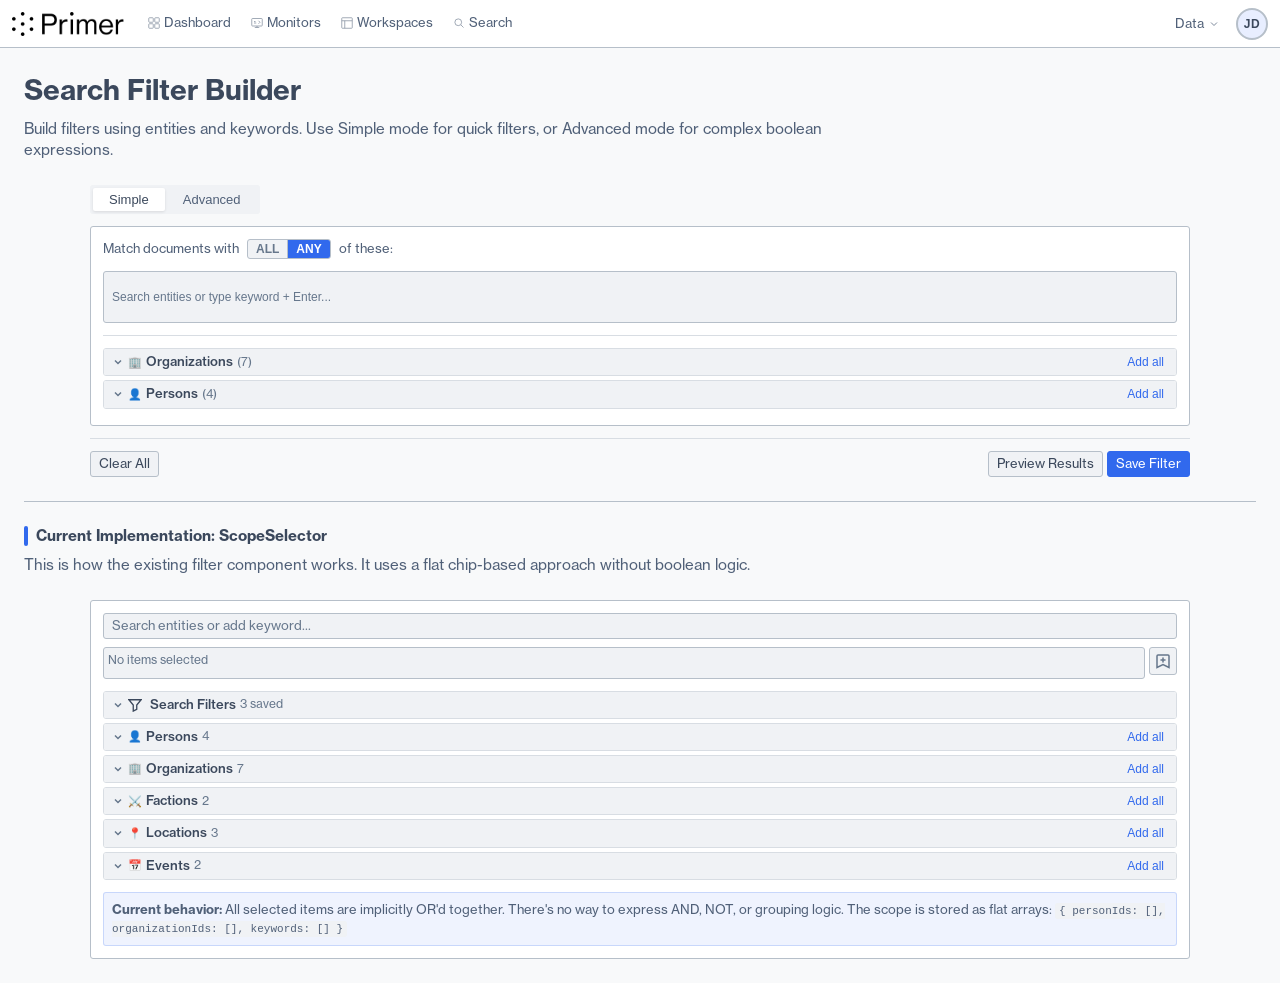
==== commit 212952c7: "Filtering and tagging, prototype boolean builder" ====
--- a/boolean-parser.html
+++ b/boolean-parser.html
@@ -3,7 +3,7 @@
 <head>
   <meta charset="UTF-8">
   <meta name="viewport" content="width=device-width, initial-scale=1.0">
-  <title>Primer - Boolean Parser</title>
+  <title>Primer - Search Filter Builder</title>
   
   <!-- CSS Reset & Variables -->
   <link rel="stylesheet" href="css/variables.css">
@@ -26,55 +26,551 @@
   <link rel="stylesheet" href="css/utilities.css">
 
   <style>
-    /* Parser-specific styles only */
-    .parser-layout {
+    .filter-builder {
+      max-width: 1100px;
+      margin: 0 auto;
+    }
+
+    /* Mode Tabs */
+    .mode-tabs {
+      display: flex;
+      gap: 2px;
+      margin-bottom: var(--space-lg);
+      background: var(--bg-tertiary);
+      padding: 3px;
+      border-radius: var(--border-radius);
+      width: fit-content;
+    }
+
+    .mode-tab {
+      padding: var(--space-sm) var(--space-xl);
+      background: transparent;
+      border: none;
+      border-radius: 2px;
+      font-size: var(--text-sm);
+      font-weight: 500;
+      color: var(--text-secondary);
+      cursor: pointer;
+      transition: all 0.15s ease;
+    }
+
+    .mode-tab:hover {
+      color: var(--text-primary);
+    }
+
+    .mode-tab.active {
+      background: var(--bg-secondary);
+      color: var(--text-primary);
+      box-shadow: 0 1px 3px rgba(0,0,0,0.1);
+    }
+
+    .mode-panel {
+      display: none;
+    }
+
+    .mode-panel.active {
+      display: block;
+    }
+
+    /* Simple Mode */
+    .simple-mode-content {
+      background: var(--bg-secondary);
+      border: 1px solid var(--border-color);
+      border-radius: var(--border-radius);
+      padding: var(--space-lg);
+    }
+
+    .simple-operator-row {
+      display: flex;
+      align-items: center;
+      gap: var(--space-md);
+      margin-bottom: var(--space-lg);
+    }
+
+    .simple-operator-label {
+      font-size: var(--text-sm);
+      color: var(--text-secondary);
+    }
+
+    .operator-toggle {
+      display: flex;
+      background: var(--bg-tertiary);
+      border: 1px solid var(--border-color);
+      border-radius: var(--border-radius);
+      overflow: hidden;
+    }
+
+    .operator-toggle-btn {
+      padding: var(--space-xs) var(--space-md);
+      background: transparent;
+      border: none;
+      font-size: var(--text-xs);
+      font-weight: 600;
+      color: var(--text-muted);
+      cursor: pointer;
+      transition: all 0.15s ease;
+    }
+
+    .operator-toggle-btn:not(:last-child) {
+      border-right: 1px solid var(--border-color);
+    }
+
+    .operator-toggle-btn.active {
+      background: var(--accent-primary);
+      color: white;
+    }
+
+    .operator-toggle-btn:hover:not(.active) {
+      background: var(--bg-hover);
+      color: var(--text-primary);
+    }
+
+    .simple-chips-area {
+      display: flex;
+      flex-wrap: wrap;
+      gap: var(--space-sm);
+      padding: var(--space-md);
+      background: var(--bg-tertiary);
+      border: 1px solid var(--border-color);
+      border-radius: var(--border-radius);
+      min-height: 52px;
+      margin-bottom: var(--space-lg);
+    }
+
+    .filter-chip {
+      display: inline-flex;
+      align-items: center;
+      gap: var(--space-sm);
+      padding: var(--space-xs) var(--space-sm);
+      background: var(--bg-secondary);
+      border: 1px solid var(--border-subtle);
+      border-radius: var(--border-radius);
+      font-size: var(--text-xs);
+    }
+
+    .filter-chip-icon {
+      font-size: 11px;
+    }
+
+    .filter-chip .remove {
+      cursor: pointer;
+      opacity: 0.5;
+      font-size: 14px;
+      line-height: 1;
+      margin-left: var(--space-xs);
+    }
+
+    .filter-chip .remove:hover {
+      opacity: 1;
+    }
+
+    .simple-add-input {
+      flex: 1;
+      min-width: 180px;
+      background: transparent;
+      border: none;
+      font-size: var(--text-xs);
+      color: var(--text-primary);
+      outline: none;
+    }
+
+    .simple-add-input::placeholder {
+      color: var(--text-muted);
+    }
+
+    /* Entity Accordions */
+    .entity-accordions {
+      border-top: 1px solid var(--border-subtle);
+      padding-top: var(--space-lg);
+    }
+
+    .entity-accordion {
+      border: 1px solid var(--border-subtle);
+      border-radius: var(--border-radius);
+      margin-bottom: var(--space-sm);
+      overflow: hidden;
+    }
+
+    .entity-accordion-header {
+      display: flex;
+      align-items: center;
+      justify-content: space-between;
+      padding: var(--space-sm) var(--space-md);
+      background: var(--bg-tertiary);
+      cursor: pointer;
+      user-select: none;
+    }
+
+    .entity-accordion-header:hover {
+      background: var(--bg-hover);
+    }
+
+    .entity-accordion-left {
+      display: flex;
+      align-items: center;
+      gap: var(--space-sm);
+    }
+
+    .entity-accordion-chevron {
+      transition: transform 0.15s ease;
+      color: var(--text-muted);
+    }
+
+    .entity-accordion.expanded .entity-accordion-chevron {
+      transform: rotate(180deg);
+    }
+
+    .entity-accordion-label {
+      font-size: var(--text-sm);
+      font-weight: 500;
+    }
+
+    .entity-accordion-count {
+      font-size: var(--text-xs);
+      color: var(--text-muted);
+    }
+
+    .entity-accordion-add-all {
+      font-size: var(--text-xs);
+      color: var(--accent-primary);
+      background: none;
+      border: none;
+      cursor: pointer;
+      padding: var(--space-xs) var(--space-sm);
+      border-radius: var(--border-radius);
+    }
+
+    .entity-accordion-add-all:hover {
+      background: var(--accent-muted);
+    }
+
+    .entity-accordion-body {
+      display: none;
+      padding: var(--space-sm);
+      background: var(--bg-secondary);
+      border-top: 1px solid var(--border-subtle);
+      max-height: 180px;
+      overflow-y: auto;
+    }
+
+    .entity-accordion.expanded .entity-accordion-body {
+      display: block;
+    }
+
+    .entity-accordion-item {
+      display: flex;
+      align-items: center;
+      gap: var(--space-sm);
+      padding: var(--space-xs) var(--space-sm);
+      border-radius: var(--border-radius);
+      cursor: pointer;
+      font-size: var(--text-xs);
+      color: var(--text-secondary);
+    }
+
+    .entity-accordion-item:hover {
+      background: var(--bg-hover);
+      color: var(--text-primary);
+    }
+
+    .entity-accordion-item-add {
+      color: var(--accent-primary);
+      font-weight: 600;
+    }
+
+    /* Advanced Mode */
+    .advanced-layout {
       display: grid;
       grid-template-columns: 1fr 1fr;
-      gap: var(--space-2xl);
-      min-height: 400px;
+      gap: var(--space-lg);
     }
 
     @media (max-width: 900px) {
-      .parser-layout {
+      .advanced-layout {
         grid-template-columns: 1fr;
       }
     }
 
-    .parser-column {
+    .advanced-panel {
+      background: var(--bg-secondary);
+      border: 1px solid var(--border-color);
+      border-radius: var(--border-radius);
       display: flex;
       flex-direction: column;
-      gap: var(--space-md);
-    }
-
-    .boolean-input {
+    }
+
+    .advanced-panel-header {
+      padding: var(--space-sm) var(--space-md);
+      border-bottom: 1px solid var(--border-subtle);
+      font-size: 11px;
+      font-weight: 600;
+      text-transform: uppercase;
+      letter-spacing: 0.5px;
+      color: var(--text-muted);
+    }
+
+    .advanced-panel-body {
       flex: 1;
-      min-height: 300px;
-      padding: var(--space-lg);
+      padding: var(--space-md);
+      min-height: 280px;
+      position: relative;
+    }
+
+    /* Contenteditable Editor */
+    .rich-editor {
+      width: 100%;
+      min-height: 200px;
+      padding: var(--space-md);
       font-family: var(--font-mono);
       font-size: var(--text-sm);
-      line-height: 1.6;
+      line-height: 1.8;
       background: var(--bg-tertiary);
       border: 1px solid var(--border-color);
       border-radius: var(--border-radius);
       color: var(--text-primary);
-      resize: none;
-    }
-
-    .boolean-input:focus {
       outline: none;
+      white-space: pre-wrap;
+      word-wrap: break-word;
+    }
+
+    .rich-editor:focus {
       border-color: var(--accent-primary);
     }
 
-    .output-panel {
-      flex: 1;
-      min-height: 300px;
-      overflow: auto;
-    }
-
-    .hierarchy-tree {
+    .rich-editor:empty::before {
+      content: attr(data-placeholder);
+      color: var(--text-muted);
+      pointer-events: none;
+    }
+
+    /* Entity Chip (inline, non-editable) */
+    .entity-chip {
+      display: inline-flex;
+      align-items: center;
+      gap: 4px;
+      padding: 2px 8px;
+      margin: 0 2px;
+      background: var(--bg-secondary);
+      border: 1px solid var(--border-color);
+      border-radius: var(--border-radius);
+      font-family: var(--font-sans);
+      font-size: var(--text-xs);
+      font-weight: 500;
+      color: var(--text-primary);
+      cursor: pointer;
+      user-select: none;
+      vertical-align: middle;
+    }
+
+    .entity-chip:hover {
+      border-color: var(--accent-primary);
+      background: var(--accent-muted);
+    }
+
+    /* Error Marker */
+    .error-marker {
+      display: inline-flex;
+      align-items: center;
+      justify-content: center;
+      width: 8px;
+      height: 16px;
+      margin: 0 1px;
+      color: var(--accent-danger);
+      font-weight: bold;
+      font-size: 14px;
+      animation: error-pulse 1s ease-in-out infinite;
+      vertical-align: middle;
+    }
+
+    .error-marker::after {
+      content: '▼';
+      font-size: 10px;
+    }
+
+    @keyframes error-pulse {
+      0%, 100% { opacity: 1; }
+      50% { opacity: 0.5; }
+    }
+
+    .error-context {
+      background: rgba(220, 38, 38, 0.1);
+      border-bottom: 2px wavy var(--accent-danger);
+      padding: 0 2px;
+      margin: 0 -2px;
+    }
+
+    .entity-chip svg {
+      width: 12px;
+      height: 12px;
+      flex-shrink: 0;
+    }
+
+    .entity-chip.org {
+      border-color: rgba(49, 105, 237, 0.3);
+      background: rgba(49, 105, 237, 0.08);
+    }
+
+    .entity-chip.org:hover {
+      background: rgba(49, 105, 237, 0.15);
+    }
+
+    .entity-chip.person {
+      border-color: rgba(168, 85, 247, 0.3);
+      background: rgba(168, 85, 247, 0.08);
+    }
+
+    .entity-chip.person:hover {
+      background: rgba(168, 85, 247, 0.15);
+    }
+
+    /* Operator styling in editor */
+    .op-and, .op-or, .op-not {
+      font-weight: 700;
+      padding: 0 2px;
+    }
+
+    .op-and { color: var(--accent-success); }
+    .op-or { color: var(--accent-primary); }
+    .op-not { color: var(--accent-danger); }
+
+    /* Parentheses styling */
+    .paren {
+      font-weight: 700;
+      color: var(--accent-primary);
+      font-size: 1.1em;
+    }
+
+    /* Popups */
+    .editor-popup {
+      position: absolute;
+      background: var(--bg-secondary);
+      border: 1px solid var(--border-color);
+      border-radius: var(--border-radius);
+      box-shadow: var(--shadow-lg);
+      z-index: 1000;
+      display: none;
+    }
+
+    .editor-popup.visible {
+      display: block;
+    }
+
+    /* Entity Typeahead Popup */
+    .typeahead-popup {
+      max-height: 240px;
+      width: 240px;
+      overflow-y: auto;
+    }
+
+    .typeahead-header {
+      padding: var(--space-xs) var(--space-sm);
+      background: var(--bg-tertiary);
+      border-bottom: 1px solid var(--border-subtle);
+      font-size: 10px;
+      color: var(--text-muted);
+    }
+
+    .typeahead-header strong {
+      color: var(--text-primary);
+    }
+
+    .typeahead-section {
+      padding: var(--space-xs) 0;
+      border-bottom: 1px solid var(--border-subtle);
+    }
+
+    .typeahead-section:last-child {
+      border-bottom: none;
+    }
+
+    .typeahead-section-label {
+      padding: var(--space-xs) var(--space-sm);
+      font-size: 10px;
+      font-weight: 600;
+      text-transform: uppercase;
+      letter-spacing: 0.5px;
+      color: var(--text-muted);
+    }
+
+    .typeahead-item {
+      display: flex;
+      align-items: center;
+      gap: var(--space-sm);
+      padding: 6px var(--space-sm);
+      cursor: pointer;
+      font-size: var(--text-xs);
+    }
+
+    .typeahead-item:hover,
+    .typeahead-item.selected {
+      background: var(--bg-hover);
+    }
+
+    .typeahead-item svg {
+      width: 14px;
+      height: 14px;
+      flex-shrink: 0;
+    }
+
+
+    /* Editor Hints */
+    .editor-hints {
+      display: flex;
+      gap: var(--space-lg);
+      padding: var(--space-sm) var(--space-md);
+      font-size: var(--text-xs);
+      color: var(--text-muted);
+      border-top: 1px solid var(--border-subtle);
+      background: var(--bg-tertiary);
+    }
+
+    .editor-hint {
+      display: flex;
+      align-items: center;
+      gap: var(--space-xs);
+    }
+
+    .hint-key {
+      padding: 2px 6px;
+      background: var(--bg-secondary);
+      border: 1px solid var(--border-subtle);
+      border-radius: 3px;
+      font-family: var(--font-mono);
+      font-size: 10px;
+      font-weight: 600;
+    }
+
+    /* Status */
+    .editor-status {
+      display: flex;
+      align-items: center;
+      gap: var(--space-sm);
+      padding: var(--space-sm) var(--space-md);
+      border-top: 1px solid var(--border-subtle);
+      font-size: var(--text-xs);
+    }
+
+    .editor-status.valid { color: var(--accent-success); }
+    .editor-status.error { color: var(--accent-danger); }
+
+    /* Parsed Tree */
+    .parsed-tree {
       font-family: var(--font-mono);
       font-size: var(--text-xs);
       line-height: 1.8;
+      padding: var(--space-sm);
+      background: var(--bg-tertiary);
+      border-radius: var(--border-radius);
+      min-height: 200px;
+      max-height: 400px;
+      overflow: auto;
+    }
+
+    .tree-empty {
+      color: var(--text-muted);
+      font-family: var(--font-sans);
+      text-align: center;
+      padding: var(--space-2xl);
     }
 
     .tree-node {
@@ -120,38 +616,48 @@
       padding: 2px 6px;
       border-radius: 3px;
       font-weight: 600;
-      font-size: 11px;
+      font-size: 10px;
       text-transform: uppercase;
       margin-bottom: var(--space-xs);
     }
 
-    .operator-and {
-      background: rgba(22, 163, 74, 0.15);
-      color: var(--accent-success);
-    }
-
-    .operator-or {
-      background: rgba(49, 105, 237, 0.15);
-      color: var(--accent-primary);
-    }
-
-    .operator-not {
-      background: rgba(220, 38, 38, 0.15);
-      color: var(--accent-danger);
-    }
+    .operator-and { background: rgba(22, 163, 74, 0.15); color: var(--accent-success); }
+    .operator-or { background: rgba(49, 105, 237, 0.15); color: var(--accent-primary); }
+    .operator-not { background: rgba(220, 38, 38, 0.15); color: var(--accent-danger); }
 
     .node-term {
-      display: inline-block;
-      padding: var(--space-xs) var(--space-md);
-      background: var(--bg-tertiary);
+      display: inline-flex;
+      align-items: center;
+      gap: var(--space-xs);
+      padding: var(--space-xs) var(--space-sm);
+      background: var(--bg-secondary);
+      border: 1px solid var(--border-subtle);
       border-radius: var(--border-radius);
       font-size: var(--text-xs);
     }
 
-    .example-list {
+    /* Footer Actions */
+    .filter-actions {
       display: flex;
-      flex-wrap: wrap;
-      gap: var(--space-md);
+      justify-content: space-between;
+      align-items: center;
+      margin-top: var(--space-lg);
+      padding-top: var(--space-lg);
+      border-top: 1px solid var(--border-subtle);
+    }
+
+    .filter-actions-left {
+      display: flex;
+      gap: var(--space-sm);
+    }
+
+    .filter-actions-right {
+      display: flex;
+      gap: var(--space-sm);
+    }
+
+    .advanced-accordions {
+      margin-top: var(--space-lg);
     }
   </style>
 </head>
@@ -278,7 +784,7 @@
             <svg class="nav-icon" viewBox="0 0 16 16" fill="none" stroke="var(--text-secondary)" stroke-width="1">
               <path d="M3 3h10v2H3zM3 7h6v2H3zM9 7h4v2H9zM3 11h10v2H3z"/>
             </svg>
-            <span>Boolean Parser</span>
+            <span>Filter Builder</span>
           </a>
           <div class="avatar-menu-divider"></div>
           <a href="index.html" class="nav-link" title="Settings available in main app">
@@ -295,54 +801,755 @@
 
   <main class="doc-main">
     <div class="page-intro">
-      <h1 class="page-title">Boolean Expression Parser</h1>
-      <p class="page-description">Paste a boolean expression to visualize its hierarchical structure. Supports AND, OR, NOT operators and parentheses for grouping.</p>
+      <h1 class="page-title">Search Filter Builder</h1>
+      <p class="page-description">Build filters using entities and keywords. Use Simple mode for quick filters, or Advanced mode for complex boolean expressions.</p>
     </div>
 
-    <div class="parser-layout">
-      <div class="parser-column">
-        <h3 class="section-title">Boolean Expression</h3>
-        <textarea 
-          class="boolean-input" 
-          id="booleanInput" 
-          placeholder="Enter a boolean expression...
-
-Examples:
-(apple AND orange) OR (banana AND NOT grape)
-(A OR B) AND (C OR D) AND NOT E"></textarea>
-        <div class="flex gap-md">
-          <button class="btn btn-primary" id="parseBtn">Parse Expression</button>
-          <button class="btn" id="clearBtn">Clear</button>
-        </div>
+    <div class="filter-builder">
+      <!-- Mode Tabs -->
+      <div class="mode-tabs">
+        <button class="mode-tab active" data-mode="simple">Simple</button>
+        <button class="mode-tab" data-mode="advanced">Advanced</button>
       </div>
 
-      <div class="parser-column">
-        <h3 class="section-title">Parsed Hierarchy</h3>
-        <div class="demo-container output-panel" id="outputContainer">
-          <div class="loading-state">
-            <svg width="48" height="48" viewBox="0 0 24 24" fill="none" stroke="currentColor" stroke-width="1.5">
-              <path d="M3 3h7v7H3zM14 3h7v7h-7zM3 14h7v7H3zM14 17h7M17.5 14v7"/>
-            </svg>
-            <p class="text-muted mt-md">Enter a boolean expression and click "Parse Expression"</p>
+      <!-- Simple Mode -->
+      <div class="mode-panel active" id="simple-mode">
+        <div class="simple-mode-content">
+          <div class="simple-operator-row">
+            <span class="simple-operator-label">Match documents with</span>
+            <div class="operator-toggle" id="simple-operator">
+              <button class="operator-toggle-btn" data-op="AND">ALL</button>
+              <button class="operator-toggle-btn active" data-op="OR">ANY</button>
+            </div>
+            <span class="simple-operator-label">of these:</span>
+          </div>
+
+          <div class="simple-chips-area" id="simple-chips">
+            <input type="text" class="simple-add-input" placeholder="Search entities or type keyword + Enter..." id="simple-input">
+          </div>
+
+          <!-- Entity Accordions -->
+          <div class="entity-accordions" id="simple-accordions">
+            <div class="entity-accordion" data-type="organizations">
+              <div class="entity-accordion-header">
+                <div class="entity-accordion-left">
+                  <svg class="entity-accordion-chevron" width="12" height="12" viewBox="0 0 16 16" fill="none" stroke="currentColor" stroke-width="2"><path d="M4 6l4 4 4-4"/></svg>
+                  <span class="filter-chip-icon">🏢</span>
+                  <span class="entity-accordion-label">Organizations</span>
+                  <span class="entity-accordion-count">(7)</span>
+                </div>
+                <button class="entity-accordion-add-all">Add all</button>
+              </div>
+              <div class="entity-accordion-body">
+                <div class="entity-accordion-item" data-name="SMIC" data-type="org"><span class="entity-accordion-item-add">+</span> SMIC</div>
+                <div class="entity-accordion-item" data-name="Huawei" data-type="org"><span class="entity-accordion-item-add">+</span> Huawei</div>
+                <div class="entity-accordion-item" data-name="TSMC" data-type="org"><span class="entity-accordion-item-add">+</span> TSMC</div>
+                <div class="entity-accordion-item" data-name="Intel" data-type="org"><span class="entity-accordion-item-add">+</span> Intel</div>
+                <div class="entity-accordion-item" data-name="NVIDIA" data-type="org"><span class="entity-accordion-item-add">+</span> NVIDIA</div>
+                <div class="entity-accordion-item" data-name="ASML" data-type="org"><span class="entity-accordion-item-add">+</span> ASML</div>
+                <div class="entity-accordion-item" data-name="Samsung" data-type="org"><span class="entity-accordion-item-add">+</span> Samsung</div>
+              </div>
+            </div>
+            <div class="entity-accordion" data-type="persons">
+              <div class="entity-accordion-header">
+                <div class="entity-accordion-left">
+                  <svg class="entity-accordion-chevron" width="12" height="12" viewBox="0 0 16 16" fill="none" stroke="currentColor" stroke-width="2"><path d="M4 6l4 4 4-4"/></svg>
+                  <span class="filter-chip-icon">👤</span>
+                  <span class="entity-accordion-label">Persons</span>
+                  <span class="entity-accordion-count">(4)</span>
+                </div>
+                <button class="entity-accordion-add-all">Add all</button>
+              </div>
+              <div class="entity-accordion-body">
+                <div class="entity-accordion-item" data-name="Jensen Huang" data-type="person"><span class="entity-accordion-item-add">+</span> Jensen Huang</div>
+                <div class="entity-accordion-item" data-name="Ren Zhengfei" data-type="person"><span class="entity-accordion-item-add">+</span> Ren Zhengfei</div>
+                <div class="entity-accordion-item" data-name="Morris Chang" data-type="person"><span class="entity-accordion-item-add">+</span> Morris Chang</div>
+                <div class="entity-accordion-item" data-name="Pat Gelsinger" data-type="person"><span class="entity-accordion-item-add">+</span> Pat Gelsinger</div>
+              </div>
+            </div>
           </div>
         </div>
       </div>
+
+      <!-- Advanced Mode -->
+      <div class="mode-panel" id="advanced-mode">
+        <div class="advanced-layout">
+          <!-- Rich Editor Panel -->
+          <div class="advanced-panel">
+            <div class="advanced-panel-header">Boolean Expression</div>
+            <div class="advanced-panel-body">
+              <div class="rich-editor" 
+                   id="rich-editor" 
+                   contenteditable="true"
+                   data-placeholder="Type @ to insert entity, ( to start group..."></div>
+              
+              <!-- Typeahead Popup -->
+              <div class="editor-popup typeahead-popup" id="typeahead-popup"></div>
+              
+            </div>
+            <div class="editor-hints">
+              <span class="editor-hint"><span class="hint-key">@</span> insert entity</span>
+              <span class="editor-hint"><span class="hint-key">(</span> start group</span>
+              <span class="editor-hint"><span class="hint-key">Enter</span> select</span>
+              <span class="editor-hint"><span class="hint-key">Esc</span> dismiss</span>
+            </div>
+            <div class="editor-status valid" id="editor-status">
+              <span>✓</span>
+              <span>Ready — type @ to insert an entity</span>
+            </div>
+          </div>
+
+          <!-- Parsed Structure Panel -->
+          <div class="advanced-panel">
+            <div class="advanced-panel-header">Parsed Structure</div>
+            <div class="advanced-panel-body">
+              <div class="parsed-tree" id="parsed-tree">
+                <div class="tree-empty">Start building to see expression structure</div>
+              </div>
+            </div>
+          </div>
+        </div>
+
+        <!-- Entity Accordions for Advanced Mode -->
+        <div class="advanced-accordions">
+          <div class="simple-mode-content" style="margin-top: var(--space-lg);">
+            <p class="text-sm text-muted" style="margin-bottom: var(--space-md);">Click an entity to insert at cursor:</p>
+            <div class="entity-accordions" id="advanced-accordions">
+              <div class="entity-accordion" data-type="organizations">
+                <div class="entity-accordion-header">
+                  <div class="entity-accordion-left">
+                    <svg class="entity-accordion-chevron" width="12" height="12" viewBox="0 0 16 16" fill="none" stroke="currentColor" stroke-width="2"><path d="M4 6l4 4 4-4"/></svg>
+                    <span class="filter-chip-icon">🏢</span>
+                    <span class="entity-accordion-label">Organizations</span>
+                  </div>
+                </div>
+                <div class="entity-accordion-body">
+                  <div class="entity-accordion-item" data-name="SMIC" data-type="org"><span class="entity-accordion-item-add">+</span> SMIC</div>
+                  <div class="entity-accordion-item" data-name="Huawei" data-type="org"><span class="entity-accordion-item-add">+</span> Huawei</div>
+                  <div class="entity-accordion-item" data-name="TSMC" data-type="org"><span class="entity-accordion-item-add">+</span> TSMC</div>
+                  <div class="entity-accordion-item" data-name="Intel" data-type="org"><span class="entity-accordion-item-add">+</span> Intel</div>
+                  <div class="entity-accordion-item" data-name="NVIDIA" data-type="org"><span class="entity-accordion-item-add">+</span> NVIDIA</div>
+                  <div class="entity-accordion-item" data-name="ASML" data-type="org"><span class="entity-accordion-item-add">+</span> ASML</div>
+                </div>
+              </div>
+              <div class="entity-accordion" data-type="persons">
+                <div class="entity-accordion-header">
+                  <div class="entity-accordion-left">
+                    <svg class="entity-accordion-chevron" width="12" height="12" viewBox="0 0 16 16" fill="none" stroke="currentColor" stroke-width="2"><path d="M4 6l4 4 4-4"/></svg>
+                    <span class="filter-chip-icon">👤</span>
+                    <span class="entity-accordion-label">Persons</span>
+                  </div>
+                </div>
+                <div class="entity-accordion-body">
+                  <div class="entity-accordion-item" data-name="Jensen Huang" data-type="person"><span class="entity-accordion-item-add">+</span> Jensen Huang</div>
+                  <div class="entity-accordion-item" data-name="Ren Zhengfei" data-type="person"><span class="entity-accordion-item-add">+</span> Ren Zhengfei</div>
+                  <div class="entity-accordion-item" data-name="Morris Chang" data-type="person"><span class="entity-accordion-item-add">+</span> Morris Chang</div>
+                </div>
+              </div>
+            </div>
+          </div>
+        </div>
+      </div>
+
+      <!-- Footer Actions -->
+      <div class="filter-actions">
+        <div class="filter-actions-left">
+          <button class="btn" id="clear-btn">Clear All</button>
+        </div>
+        <div class="filter-actions-right">
+          <button class="btn">Preview Results</button>
+          <button class="btn btn-primary">Save Filter</button>
+        </div>
+      </div>
     </div>
 
-    <div class="component-section mt-6">
-      <h3 class="section-title">Example Expressions</h3>
-      <div class="example-list">
-        <button class="nav-pill example-chip">(A AND B) OR C</button>
-        <button class="nav-pill example-chip">(apple OR orange) AND NOT banana</button>
-        <button class="nav-pill example-chip">((A AND B) OR (C AND D)) AND NOT E</button>
-        <button class="nav-pill example-chip">"exact phrase" AND keyword</button>
-        <button class="nav-pill example-chip">(cat OR dog) AND (food OR treats) AND NOT "pet store"</button>
+    <!-- Divider -->
+    <hr style="margin: var(--space-2xl) 0; border: none; border-top: 1px solid var(--border-color);">
+
+    <!-- Current Implementation: ScopeSelector -->
+    <div class="page-intro">
+      <h2 class="section-title">Current Implementation: ScopeSelector</h2>
+      <p class="page-description">This is how the existing filter component works. It uses a flat chip-based approach without boolean logic.</p>
+    </div>
+
+    <div class="filter-builder">
+      <div class="simple-mode-content" id="scope-selector-demo">
+        <!-- Scope Selector Mock -->
+        <div class="scope-selector">
+          <!-- Search Input -->
+          <div class="scope-search-wrapper" style="margin-bottom: var(--space-md);">
+            <input 
+              type="text" 
+              class="form-input scope-search-input" 
+              id="scope-demo-search"
+              placeholder="Search entities or add keyword..."
+            />
+          </div>
+          
+          <!-- Selected Items (chips) -->
+          <div class="scope-chips-container" style="display: flex; align-items: flex-start; gap: var(--space-sm); margin-bottom: var(--space-lg);">
+            <div class="scope-chips" id="scope-demo-chips" style="display: flex; flex-wrap: wrap; gap: var(--space-xs); flex: 1; min-height: 32px; padding: var(--space-sm); background: var(--bg-tertiary); border-radius: var(--border-radius); border: 1px solid var(--border-color);">
+              <span class="scope-chips-empty" style="color: var(--text-muted); font-size: var(--text-xs);">No items selected</span>
+            </div>
+            <button 
+              class="btn-icon scope-save-filter-btn" 
+              title="Save as search filter"
+              disabled
+              style="padding: var(--space-xs); background: var(--bg-tertiary); border: 1px solid var(--border-color); border-radius: var(--border-radius); cursor: pointer;"
+            >
+              <svg viewBox="0 0 16 16" width="16" height="16" fill="none" stroke="currentColor" stroke-width="1.5">
+                <path d="M3 2a1 1 0 00-1 1v11.5l6-3 6 3V3a1 1 0 00-1-1H3z"/>
+                <path d="M8 5v4M6 7h4" stroke-linecap="round"/>
+              </svg>
+            </button>
+          </div>
+          
+          <!-- Entity List with Accordions -->
+          <div class="scope-entity-list">
+            <!-- Search Filters Accordion -->
+            <div class="entity-accordion" data-type="searchFilters">
+              <div class="entity-accordion-header">
+                <div class="entity-accordion-left">
+                  <svg class="entity-accordion-chevron" width="12" height="12" viewBox="0 0 16 16" fill="none" stroke="currentColor" stroke-width="2"><path d="M4 6l4 4 4-4"/></svg>
+                  <svg viewBox="0 0 16 16" width="14" height="14" fill="none" stroke="currentColor" stroke-width="1.5" style="margin-right: 4px;">
+                    <path d="M1 2h14l-5 6v5l-4 2V8L1 2z"/>
+                  </svg>
+                  <span class="entity-accordion-label">Search Filters</span>
+                  <span class="entity-accordion-count">3 saved</span>
+                </div>
+              </div>
+              <div class="entity-accordion-body">
+                <div class="entity-accordion-item scope-filter-item" data-filter="china-leaders">
+                  <svg viewBox="0 0 16 16" width="14" height="14" fill="none" stroke="currentColor" stroke-width="1.5">
+                    <path d="M1 2h14l-5 6v5l-4 2V8L1 2z"/>
+                  </svg>
+                  <span>China Tech Leaders</span>
+                  <span class="text-muted" style="margin-left: auto; font-size: 10px;">5 items</span>
+                  <span style="color: var(--accent-primary); font-weight: 500; margin-left: var(--space-sm);">Add</span>
+                </div>
+                <div class="entity-accordion-item scope-filter-item" data-filter="export-keywords">
+                  <svg viewBox="0 0 16 16" width="14" height="14" fill="none" stroke="currentColor" stroke-width="1.5">
+                    <path d="M1 2h14l-5 6v5l-4 2V8L1 2z"/>
+                  </svg>
+                  <span>Export Control Keywords</span>
+                  <span class="text-muted" style="margin-left: auto; font-size: 10px;">12 items</span>
+                  <span style="color: var(--accent-primary); font-weight: 500; margin-left: var(--space-sm);">Add</span>
+                </div>
+                <div class="entity-accordion-item scope-filter-item" data-filter="semicond-cos">
+                  <svg viewBox="0 0 16 16" width="14" height="14" fill="none" stroke="currentColor" stroke-width="1.5">
+                    <path d="M1 2h14l-5 6v5l-4 2V8L1 2z"/>
+                  </svg>
+                  <span>Semiconductor Companies</span>
+                  <span class="text-muted" style="margin-left: auto; font-size: 10px;">8 items</span>
+                  <span style="color: var(--accent-primary); font-weight: 500; margin-left: var(--space-sm);">Add</span>
+                </div>
+              </div>
+            </div>
+
+            <!-- Persons Accordion -->
+            <div class="entity-accordion" data-type="persons">
+              <div class="entity-accordion-header">
+                <div class="entity-accordion-left">
+                  <svg class="entity-accordion-chevron" width="12" height="12" viewBox="0 0 16 16" fill="none" stroke="currentColor" stroke-width="2"><path d="M4 6l4 4 4-4"/></svg>
+                  <span class="filter-chip-icon">👤</span>
+                  <span class="entity-accordion-label">Persons</span>
+                  <span class="entity-accordion-count">4</span>
+                </div>
+                <button class="entity-accordion-add-all">Add all</button>
+              </div>
+              <div class="entity-accordion-body">
+                <div class="entity-accordion-item" data-name="Jensen Huang" data-type="person"><span class="entity-accordion-item-add">+</span> Jensen Huang</div>
+                <div class="entity-accordion-item" data-name="Ren Zhengfei" data-type="person"><span class="entity-accordion-item-add">+</span> Ren Zhengfei</div>
+                <div class="entity-accordion-item" data-name="Morris Chang" data-type="person"><span class="entity-accordion-item-add">+</span> Morris Chang</div>
+                <div class="entity-accordion-item" data-name="Pat Gelsinger" data-type="person"><span class="entity-accordion-item-add">+</span> Pat Gelsinger</div>
+              </div>
+            </div>
+
+            <!-- Organizations Accordion -->
+            <div class="entity-accordion" data-type="organizations">
+              <div class="entity-accordion-header">
+                <div class="entity-accordion-left">
+                  <svg class="entity-accordion-chevron" width="12" height="12" viewBox="0 0 16 16" fill="none" stroke="currentColor" stroke-width="2"><path d="M4 6l4 4 4-4"/></svg>
+                  <span class="filter-chip-icon">🏢</span>
+                  <span class="entity-accordion-label">Organizations</span>
+                  <span class="entity-accordion-count">7</span>
+                </div>
+                <button class="entity-accordion-add-all">Add all</button>
+              </div>
+              <div class="entity-accordion-body">
+                <div class="entity-accordion-item" data-name="SMIC" data-type="org"><span class="entity-accordion-item-add">+</span> SMIC</div>
+                <div class="entity-accordion-item" data-name="Huawei" data-type="org"><span class="entity-accordion-item-add">+</span> Huawei</div>
+                <div class="entity-accordion-item" data-name="TSMC" data-type="org"><span class="entity-accordion-item-add">+</span> TSMC</div>
+                <div class="entity-accordion-item" data-name="Intel" data-type="org"><span class="entity-accordion-item-add">+</span> Intel</div>
+                <div class="entity-accordion-item" data-name="NVIDIA" data-type="org"><span class="entity-accordion-item-add">+</span> NVIDIA</div>
+                <div class="entity-accordion-item" data-name="ASML" data-type="org"><span class="entity-accordion-item-add">+</span> ASML</div>
+                <div class="entity-accordion-item" data-name="Samsung" data-type="org"><span class="entity-accordion-item-add">+</span> Samsung</div>
+              </div>
+            </div>
+
+            <!-- Factions Accordion -->
+            <div class="entity-accordion" data-type="factions">
+              <div class="entity-accordion-header">
+                <div class="entity-accordion-left">
+                  <svg class="entity-accordion-chevron" width="12" height="12" viewBox="0 0 16 16" fill="none" stroke="currentColor" stroke-width="2"><path d="M4 6l4 4 4-4"/></svg>
+                  <span class="filter-chip-icon">⚔️</span>
+                  <span class="entity-accordion-label">Factions</span>
+                  <span class="entity-accordion-count">2</span>
+                </div>
+                <button class="entity-accordion-add-all">Add all</button>
+              </div>
+              <div class="entity-accordion-body">
+                <div class="entity-accordion-item" data-name="US Tech Alliance" data-type="faction"><span class="entity-accordion-item-add">+</span> US Tech Alliance</div>
+                <div class="entity-accordion-item" data-name="China Semiconductor Coalition" data-type="faction"><span class="entity-accordion-item-add">+</span> China Semiconductor Coalition</div>
+              </div>
+            </div>
+
+            <!-- Locations Accordion -->
+            <div class="entity-accordion" data-type="locations">
+              <div class="entity-accordion-header">
+                <div class="entity-accordion-left">
+                  <svg class="entity-accordion-chevron" width="12" height="12" viewBox="0 0 16 16" fill="none" stroke="currentColor" stroke-width="2"><path d="M4 6l4 4 4-4"/></svg>
+                  <span class="filter-chip-icon">📍</span>
+                  <span class="entity-accordion-label">Locations</span>
+                  <span class="entity-accordion-count">3</span>
+                </div>
+                <button class="entity-accordion-add-all">Add all</button>
+              </div>
+              <div class="entity-accordion-body">
+                <div class="entity-accordion-item" data-name="Shenzhen" data-type="location"><span class="entity-accordion-item-add">+</span> Shenzhen, China</div>
+                <div class="entity-accordion-item" data-name="Taiwan" data-type="location"><span class="entity-accordion-item-add">+</span> Taiwan</div>
+                <div class="entity-accordion-item" data-name="Silicon Valley" data-type="location"><span class="entity-accordion-item-add">+</span> Silicon Valley, USA</div>
+              </div>
+            </div>
+
+            <!-- Events Accordion -->
+            <div class="entity-accordion" data-type="events">
+              <div class="entity-accordion-header">
+                <div class="entity-accordion-left">
+                  <svg class="entity-accordion-chevron" width="12" height="12" viewBox="0 0 16 16" fill="none" stroke="currentColor" stroke-width="2"><path d="M4 6l4 4 4-4"/></svg>
+                  <span class="filter-chip-icon">📅</span>
+                  <span class="entity-accordion-label">Events</span>
+                  <span class="entity-accordion-count">2</span>
+                </div>
+                <button class="entity-accordion-add-all">Add all</button>
+              </div>
+              <div class="entity-accordion-body">
+                <div class="entity-accordion-item" data-name="October 2023 Export Controls" data-type="event"><span class="entity-accordion-item-add">+</span> October 2023 Export Controls</div>
+                <div class="entity-accordion-item" data-name="CHIPS Act Signing" data-type="event"><span class="entity-accordion-item-add">+</span> CHIPS Act Signing</div>
+              </div>
+            </div>
+          </div>
+        </div>
+
+        <!-- Notes about current implementation -->
+        <div style="margin-top: var(--space-lg); padding: var(--space-md); background: rgba(49, 105, 237, 0.08); border-radius: var(--border-radius); border: 1px solid rgba(49, 105, 237, 0.2);">
+          <p style="font-size: var(--text-sm); color: var(--text-secondary); margin: 0;">
+            <strong>Current behavior:</strong> All selected items are implicitly OR'd together. There's no way to express AND, NOT, or grouping logic. 
+            The scope is stored as flat arrays: <code style="font-size: 11px; background: var(--bg-tertiary); padding: 2px 4px; border-radius: 3px;">{ personIds: [], organizationIds: [], keywords: [] }</code>
+          </p>
+        </div>
       </div>
     </div>
   </main>
 
   <script>
-    // Boolean Expression Parser
+    // ==========================================
+    // SVG Icons for Entities
+    // ==========================================
+    const entityIcons = {
+      org: `<svg viewBox="0 0 16 16" fill="none" stroke="currentColor" stroke-width="1.5">
+        <rect x="2" y="3" width="12" height="11" rx="1"/>
+        <path d="M5 7h6M5 10h4"/>
+        <path d="M2 6h12"/>
+      </svg>`,
+      person: `<svg viewBox="0 0 16 16" fill="none" stroke="currentColor" stroke-width="1.5">
+        <circle cx="8" cy="5" r="2.5"/>
+        <path d="M3 14c0-2.5 2-4.5 5-4.5s5 2 5 4.5"/>
+      </svg>`
+    };
+
+    // ==========================================
+    // Mock Entities
+    // ==========================================
+    const mockEntities = [
+      { name: 'SMIC', type: 'org' },
+      { name: 'Huawei', type: 'org' },
+      { name: 'TSMC', type: 'org' },
+      { name: 'Intel', type: 'org' },
+      { name: 'NVIDIA', type: 'org' },
+      { name: 'ASML', type: 'org' },
+      { name: 'Samsung', type: 'org' },
+      { name: 'Jensen Huang', type: 'person' },
+      { name: 'Ren Zhengfei', type: 'person' },
+      { name: 'Morris Chang', type: 'person' },
+      { name: 'Pat Gelsinger', type: 'person' },
+    ];
+
+    const typeLabels = { org: 'Organizations', person: 'Persons' };
+
+    // ==========================================
+    // State
+    // ==========================================
+    const state = {
+      mode: 'simple',
+      operator: 'OR',
+      chips: [],
+      typeahead: {
+        visible: false,
+        query: '',
+        items: [],
+        selectedIndex: 0,
+        triggerNode: null,
+        searchStart: 0
+      },
+      parenDepth: 0
+    };
+
+    // ==========================================
+    // Simple Mode Functions
+    // ==========================================
+    function addChip(name, type) {
+      if (state.chips.some(c => c.name === name && c.type === type)) return;
+      state.chips.push({ name, type });
+      renderChips();
+    }
+
+    function removeChip(name) {
+      state.chips = state.chips.filter(c => c.name !== name);
+      renderChips();
+    }
+
+    function renderChips() {
+      const container = document.getElementById('simple-chips');
+      const input = document.getElementById('simple-input');
+      container.querySelectorAll('.filter-chip').forEach(c => c.remove());
+      
+      state.chips.forEach(chip => {
+        const el = document.createElement('span');
+        el.className = 'filter-chip';
+        el.dataset.type = chip.type;
+        el.dataset.name = chip.name;
+        const icon = chip.type === 'org' ? '🏢' : '👤';
+        el.innerHTML = `<span class="filter-chip-icon">${icon}</span>${escapeHtml(chip.name)}<span class="remove">×</span>`;
+        container.insertBefore(el, input);
+      });
+    }
+
+    // ==========================================
+    // Rich Editor Functions
+    // ==========================================
+    function createEntityChip(name, type) {
+      const chip = document.createElement('span');
+      chip.className = `entity-chip ${type}`;
+      chip.contentEditable = 'false';
+      chip.dataset.entityType = type;
+      chip.dataset.entityName = name;
+      chip.innerHTML = `${entityIcons[type]}<span>${escapeHtml(name)}</span>`;
+      return chip;
+    }
+
+    function insertEntityAtCursor(name, type) {
+      const editor = document.getElementById('rich-editor');
+      const selection = window.getSelection();
+      
+      if (!selection.rangeCount) {
+        editor.focus();
+        return;
+      }
+
+      // Remove the @query text if present
+      if (state.typeahead.query) {
+        const range = selection.getRangeAt(0);
+        
+        // Find and remove @query
+        const textNode = range.startContainer;
+        if (textNode.nodeType === Node.TEXT_NODE) {
+          const text = textNode.textContent;
+          const atPos = text.lastIndexOf('@', range.startOffset);
+          if (atPos !== -1) {
+            // Remove @query
+            textNode.textContent = text.slice(0, atPos) + text.slice(range.startOffset);
+            range.setStart(textNode, atPos);
+            range.collapse(true);
+          }
+        }
+      }
+
+      // Create and insert the chip
+      const chip = createEntityChip(name, type);
+      const range = selection.getRangeAt(0);
+      range.insertNode(chip);
+      
+      // Add a space after and move cursor there
+      const space = document.createTextNode('\u00A0');
+      chip.after(space);
+      range.setStartAfter(space);
+      range.collapse(true);
+      selection.removeAllRanges();
+      selection.addRange(range);
+
+      hideTypeahead();
+      updateParseTree();
+    }
+
+    function insertOperator(op) {
+      const editor = document.getElementById('rich-editor');
+      const selection = window.getSelection();
+      
+      if (!selection.rangeCount) {
+        editor.focus();
+        return;
+      }
+
+      const range = selection.getRangeAt(0);
+      const text = document.createTextNode(` ${op} `);
+      range.insertNode(text);
+      range.setStartAfter(text);
+      range.collapse(true);
+      selection.removeAllRanges();
+      selection.addRange(range);
+
+      editor.focus();
+      updateParseTree();
+    }
+
+    function insertParen(paren) {
+      const editor = document.getElementById('rich-editor');
+      const selection = window.getSelection();
+      
+      if (!selection.rangeCount) {
+        editor.focus();
+        return;
+      }
+
+      const range = selection.getRangeAt(0);
+      const text = document.createTextNode(paren === '(' ? '( ' : ' )');
+      range.insertNode(text);
+      range.setStartAfter(text);
+      range.collapse(true);
+      selection.removeAllRanges();
+      selection.addRange(range);
+
+      if (paren === '(') {
+        state.parenDepth++;
+      } else {
+        state.parenDepth = Math.max(0, state.parenDepth - 1);
+      }
+
+      editor.focus();
+      updateParseTree();
+    }
+
+    // ==========================================
+    // Typeahead Functions
+    // ==========================================
+    function showTypeahead(query) {
+      const popup = document.getElementById('typeahead-popup');
+      state.typeahead.query = query;
+      
+      // Filter entities
+      const filtered = mockEntities.filter(e => 
+        e.name.toLowerCase().includes(query.toLowerCase())
+      );
+      
+      if (filtered.length === 0) {
+        hideTypeahead();
+        return;
+      }
+
+      state.typeahead.items = filtered;
+      state.typeahead.selectedIndex = 0;
+      state.typeahead.visible = true;
+
+      // Group by type
+      const grouped = {};
+      filtered.forEach(e => {
+        if (!grouped[e.type]) grouped[e.type] = [];
+        grouped[e.type].push(e);
+      });
+
+      // Render
+      let html = `<div class="typeahead-header">Matching: <strong>${escapeHtml(query)}</strong></div>`;
+      let itemIndex = 0;
+
+      for (const [type, items] of Object.entries(grouped)) {
+        html += `<div class="typeahead-section">
+          <div class="typeahead-section-label">${typeLabels[type] || type}</div>
+          ${items.map(e => {
+            const selected = itemIndex === state.typeahead.selectedIndex ? 'selected' : '';
+            const idx = itemIndex;
+            itemIndex++;
+            return `<div class="typeahead-item ${selected}" data-index="${idx}" data-name="${escapeHtml(e.name)}" data-type="${e.type}">
+              ${entityIcons[e.type]} ${escapeHtml(e.name)}
+            </div>`;
+          }).join('')}
+        </div>`;
+      }
+
+      popup.innerHTML = html;
+      
+      // Position near cursor (simple: below editor top-left area)
+      const editor = document.getElementById('rich-editor');
+      const rect = editor.getBoundingClientRect();
+      const selection = window.getSelection();
+      
+      if (selection.rangeCount) {
+        const range = selection.getRangeAt(0);
+        const cursorRect = range.getBoundingClientRect();
+        
+        // Position relative to editor container
+        const editorParent = editor.parentElement;
+        const parentRect = editorParent.getBoundingClientRect();
+        
+        popup.style.left = `${Math.max(0, cursorRect.left - parentRect.left)}px`;
+        popup.style.top = `${cursorRect.bottom - parentRect.top + 4}px`;
+      }
+      
+      popup.classList.add('visible');
+
+      // Attach click handlers
+      popup.querySelectorAll('.typeahead-item').forEach(item => {
+        item.addEventListener('mousedown', (e) => {
+          e.preventDefault(); // Prevent blur
+          insertEntityAtCursor(item.dataset.name, item.dataset.type);
+        });
+      });
+    }
+
+    function hideTypeahead() {
+      const popup = document.getElementById('typeahead-popup');
+      popup.classList.remove('visible');
+      state.typeahead.visible = false;
+      state.typeahead.query = '';
+      state.typeahead.items = [];
+    }
+
+    function updateTypeaheadSelection() {
+      const items = document.querySelectorAll('#typeahead-popup .typeahead-item');
+      items.forEach((item, i) => {
+        item.classList.toggle('selected', i === state.typeahead.selectedIndex);
+      });
+    }
+
+
+    // ==========================================
+    // Parse Tree
+    // ==========================================
+    function getEditorContent() {
+      const editor = document.getElementById('rich-editor');
+      let result = '';
+      const positionMap = []; // Maps string positions to {node, offset}
+      
+      function traverse(node) {
+        if (node.nodeType === Node.TEXT_NODE) {
+          const text = node.textContent;
+          for (let i = 0; i < text.length; i++) {
+            positionMap.push({ node, offset: i });
+          }
+          result += text;
+        } else if (node.classList && node.classList.contains('entity-chip')) {
+          // Entity chip - use quoted name for parsing
+          const name = node.dataset.entityName;
+          const quoted = `"${name}"`;
+          // Map all positions in quoted string to the chip node
+          for (let i = 0; i < quoted.length; i++) {
+            positionMap.push({ node, offset: i, isChip: true });
+          }
+          result += quoted;
+        } else if (!node.classList || !node.classList.contains('error-marker')) {
+          // Skip error markers, traverse other nodes
+          node.childNodes.forEach(traverse);
+        }
+      }
+      
+      traverse(editor);
+      
+      // Trim and adjust position map
+      const trimmedResult = result.replace(/\u00A0/g, ' ').trim();
+      const startTrim = result.replace(/\u00A0/g, ' ').length - result.replace(/\u00A0/g, ' ').trimStart().length;
+      
+      return {
+        text: trimmedResult,
+        positionMap: positionMap.slice(startTrim)
+      };
+    }
+
+    function clearErrorMarkers() {
+      const editor = document.getElementById('rich-editor');
+      editor.querySelectorAll('.error-marker').forEach(marker => marker.remove());
+    }
+
+    function insertErrorMarker(positionMap, errorPos) {
+      if (!positionMap || positionMap.length === 0) return;
+      
+      // Find the position in the map (clamp to valid range)
+      const mapIndex = Math.min(errorPos, positionMap.length - 1);
+      const posInfo = positionMap[mapIndex];
+      
+      if (!posInfo) return;
+      
+      // Create the error marker
+      const marker = document.createElement('span');
+      marker.className = 'error-marker';
+      marker.title = 'Error here';
+      
+      if (posInfo.isChip) {
+        // Insert after the chip
+        posInfo.node.after(marker);
+      } else if (posInfo.node.nodeType === Node.TEXT_NODE) {
+        // Split the text node and insert marker
+        const textNode = posInfo.node;
+        const offset = posInfo.offset;
+        
+        if (offset < textNode.textContent.length) {
+          // Split at the error position
+          const afterText = textNode.splitText(offset);
+          textNode.after(marker);
+        } else {
+          // Insert at end
+          textNode.after(marker);
+        }
+      }
+    }
+
+    function updateParseTree() {
+      const editor = document.getElementById('rich-editor');
+      const treeContainer = document.getElementById('parsed-tree');
+      const status = document.getElementById('editor-status');
+      
+      // Clear existing error markers
+      clearErrorMarkers();
+      
+      const { text: content, positionMap } = getEditorContent();
+      
+      if (!content) {
+        treeContainer.innerHTML = '<div class="tree-empty">Start building to see expression structure</div>';
+        status.className = 'editor-status valid';
+        status.innerHTML = '<span>✓</span><span>Ready — type @ to insert an entity</span>';
+        return;
+      }
+
+      try {
+        const parser = new BooleanParser(content);
+        const ast = parser.parse();
+        treeContainer.innerHTML = renderTree(ast);
+        status.className = 'editor-status valid';
+        status.innerHTML = '<span>✓</span><span>Valid expression</span>';
+      } catch (error) {
+        treeContainer.innerHTML = `<div class="tree-empty" style="color: var(--accent-danger);">${escapeHtml(error.message)}</div>`;
+        status.className = 'editor-status error';
+        status.innerHTML = `<span>✗</span><span>Syntax error at position ${error.position || '?'}</span>`;
+        
+        // Insert error marker at the error position
+        if (typeof error.position === 'number') {
+          insertErrorMarker(positionMap, error.position);
+        }
+      }
+    }
+
+    // ==========================================
+    // Boolean Parser
+    // ==========================================
     class BooleanParser {
       constructor(input) {
         this.input = input.trim();
@@ -350,15 +1557,19 @@
       }
 
       parse() {
-        if (!this.input) {
-          throw new Error('Empty expression');
-        }
+        if (!this.input) return null;
         const result = this.parseOr();
         this.skipWhitespace();
         if (this.pos < this.input.length) {
-          throw new Error(`Unexpected character at position ${this.pos}: "${this.input[this.pos]}"`);
+          throw this.createError(`Unexpected: "${this.input[this.pos]}"`);
         }
         return result;
+      }
+
+      createError(message) {
+        const error = new Error(message);
+        error.position = this.pos;
+        return error;
       }
 
       skipWhitespace() {
@@ -369,121 +1580,85 @@
 
       parseOr() {
         let left = this.parseAnd();
-        
         while (true) {
           this.skipWhitespace();
           if (this.matchKeyword('OR')) {
             const right = this.parseAnd();
-            if (left.type === 'OR') {
-              left.children.push(right);
-            } else {
-              left = { type: 'OR', children: [left, right] };
-            }
-          } else {
-            break;
-          }
-        }
-        
+            left = left.type === 'OR' 
+              ? { type: 'OR', children: [...left.children, right] }
+              : { type: 'OR', children: [left, right] };
+          } else break;
+        }
         return left;
       }
 
       parseAnd() {
         let left = this.parseNot();
-        
         while (true) {
           this.skipWhitespace();
           if (this.matchKeyword('AND')) {
             const right = this.parseNot();
-            if (left.type === 'AND') {
-              left.children.push(right);
-            } else {
-              left = { type: 'AND', children: [left, right] };
-            }
-          } else {
-            break;
-          }
-        }
-        
+            left = left.type === 'AND'
+              ? { type: 'AND', children: [...left.children, right] }
+              : { type: 'AND', children: [left, right] };
+          } else break;
+        }
         return left;
       }
 
       parseNot() {
         this.skipWhitespace();
         if (this.matchKeyword('NOT')) {
-          const operand = this.parseNot();
-          return { type: 'NOT', child: operand };
+          return { type: 'NOT', child: this.parseNot() };
         }
         return this.parsePrimary();
       }
 
       parsePrimary() {
         this.skipWhitespace();
-        
         if (this.pos >= this.input.length) {
-          throw this.createError('Unexpected end of expression');
-        }
-
-        // Check for unexpected closing paren (common error)
+          throw this.createError('Unexpected end');
+        }
         if (this.input[this.pos] === ')') {
-          throw this.createError('Unexpected closing parenthesis - check for empty OR/AND clauses');
-        }
-
+          throw this.createError('Unexpected )');
+        }
         if (this.input[this.pos] === '(') {
           this.pos++;
           const result = this.parseOr();
           this.skipWhitespace();
           if (this.pos >= this.input.length || this.input[this.pos] !== ')') {
-            throw this.createError('Missing closing parenthesis');
+            throw this.createError('Missing )');
           }
           this.pos++;
           return result;
         }
-
-        if (this.input[this.pos] === '"' || this.input[this.pos] === "'") {
-          const quote = this.input[this.pos];
+        if (this.input[this.pos] === '"') {
           this.pos++;
           let term = '';
-          while (this.pos < this.input.length && this.input[this.pos] !== quote) {
-            term += this.input[this.pos];
-            this.pos++;
+          while (this.pos < this.input.length && this.input[this.pos] !== '"') {
+            term += this.input[this.pos++];
           }
           if (this.pos >= this.input.length) {
-            throw this.createError('Unterminated quoted string');
+            throw this.createError('Unterminated quote');
           }
           this.pos++;
-          return { type: 'TERM', value: `"${term}"` };
-        }
-
+          return { type: 'TERM', value: term, isQuoted: true };
+        }
         let term = '';
         while (this.pos < this.input.length) {
           const char = this.input[this.pos];
-          if (/[\s()]/.test(char)) break;
-          
+          if (/[\s()"]/.test(char)) break;
           const remaining = this.input.slice(this.pos).toUpperCase();
-          // Check for operators with or without leading space (handle "word"AND case)
-          if (remaining.startsWith('AND') || remaining.startsWith('OR') || remaining.startsWith('NOT')) {
-            // Only break if it's a standalone operator (followed by space, paren, quote, or end)
-            const afterKeyword = remaining.startsWith('AND') ? remaining.slice(3) : 
-                                 remaining.startsWith('NOT') ? remaining.slice(3) : remaining.slice(2);
-            if (!afterKeyword || /^[\s("']/.test(afterKeyword)) {
-              break;
-            }
-          }
-          
+          if (['AND ', 'OR ', 'NOT '].some(op => remaining.startsWith(op))) break;
           term += char;
           this.pos++;
         }
-
-        if (!term) {
-          throw this.createError('Expected term');
-        }
-
+        if (!term) throw this.createError('Expected term');
         return { type: 'TERM', value: term };
       }
 
       matchKeyword(keyword) {
         const remaining = this.input.slice(this.pos);
-        // Match keyword followed by whitespace, open paren, or quote
         const regex = new RegExp(`^${keyword}(?:[\\s("']|$)`, 'i');
         if (regex.test(remaining)) {
           this.pos += keyword.length;
@@ -491,46 +1666,33 @@
         }
         return false;
       }
-
-      createError(message) {
-        const contextStart = Math.max(0, this.pos - 30);
-        const contextEnd = Math.min(this.input.length, this.pos + 30);
-        const before = this.input.slice(contextStart, this.pos);
-        const after = this.input.slice(this.pos, contextEnd);
-        const pointer = '▶';
-        
-        const contextMsg = `\n\nAt position ${this.pos}:\n...${before}${pointer}${after}...`;
-        return new Error(message + contextMsg);
-      }
     }
 
     function renderTree(node, isRoot = true) {
+      if (!node) return '';
       const rootClass = isRoot ? 'tree-root' : '';
       
       if (node.type === 'TERM') {
-        return `<div class="tree-node ${rootClass}"><span class="node-term">${escapeHtml(node.value)}</span></div>`;
-      }
-
+        return `<div class="tree-node ${rootClass}">
+          <span class="node-term">${escapeHtml(node.value)}</span>
+        </div>`;
+      }
+      
       if (node.type === 'NOT') {
-        return `
-          <div class="tree-node ${rootClass}">
-            <span class="operator-badge operator-not">NOT</span>
-            ${renderTree(node.child, false)}
-          </div>
-        `;
-      }
-
+        return `<div class="tree-node ${rootClass}">
+          <span class="operator-badge operator-not">NOT</span>
+          ${renderTree(node.child, false)}
+        </div>`;
+      }
+      
       if (node.type === 'AND' || node.type === 'OR') {
-        const operatorClass = node.type === 'AND' ? 'operator-and' : 'operator-or';
-        const children = node.children.map(child => renderTree(child, false)).join('');
-        return `
-          <div class="tree-node ${rootClass}">
-            <span class="operator-badge ${operatorClass}">${node.type}</span>
-            ${children}
-          </div>
-        `;
-      }
-
+        const opClass = node.type === 'AND' ? 'operator-and' : 'operator-or';
+        const children = node.children.map(c => renderTree(c, false)).join('');
+        return `<div class="tree-node ${rootClass}">
+          <span class="operator-badge ${opClass}">${node.type}</span>
+          ${children}
+        </div>`;
+      }
       return '';
     }
 
@@ -540,89 +1702,282 @@
       return div.innerHTML;
     }
 
-    const booleanInput = document.getElementById('booleanInput');
-    const outputContainer = document.getElementById('outputContainer');
-    const parseBtn = document.getElementById('parseBtn');
-    const clearBtn = document.getElementById('clearBtn');
-    const exampleChips = document.querySelectorAll('.example-chip');
-
-    function parseAndRender() {
-      const input = booleanInput.value.trim();
-      
-      if (!input) {
-        outputContainer.innerHTML = `
-          <div class="loading-state">
-            <svg width="48" height="48" viewBox="0 0 24 24" fill="none" stroke="currentColor" stroke-width="1.5">
-              <path d="M3 3h7v7H3zM14 3h7v7h-7zM3 14h7v7H3zM14 17h7M17.5 14v7"/>
-            </svg>
-            <p class="text-muted mt-md">Enter a boolean expression and click "Parse Expression"</p>
-          </div>
-        `;
+    // ==========================================
+    // Mode Switching
+    // ==========================================
+    function switchMode(mode) {
+      state.mode = mode;
+      document.querySelectorAll('.mode-tab').forEach(t => t.classList.toggle('active', t.dataset.mode === mode));
+      document.querySelectorAll('.mode-panel').forEach(p => p.classList.toggle('active', p.id === `${mode}-mode`));
+      
+      if (mode === 'advanced') {
+        document.getElementById('rich-editor').focus();
+      }
+    }
+
+    // ==========================================
+    // Event Listeners
+    // ==========================================
+    
+    // Mode tabs
+    document.querySelectorAll('.mode-tab').forEach(tab => {
+      tab.addEventListener('click', () => switchMode(tab.dataset.mode));
+    });
+
+    // Simple mode
+    document.getElementById('simple-operator')?.addEventListener('click', (e) => {
+      const btn = e.target.closest('.operator-toggle-btn');
+      if (btn) {
+        state.operator = btn.dataset.op;
+        document.querySelectorAll('#simple-operator .operator-toggle-btn').forEach(b => b.classList.remove('active'));
+        btn.classList.add('active');
+      }
+    });
+
+    document.getElementById('simple-chips')?.addEventListener('click', (e) => {
+      if (e.target.classList.contains('remove')) {
+        const chip = e.target.closest('.filter-chip');
+        if (chip) removeChip(chip.dataset.name);
+      }
+    });
+
+    document.getElementById('simple-input')?.addEventListener('keydown', (e) => {
+      if (e.key === 'Enter' && e.target.value.trim()) {
+        e.preventDefault();
+        addChip(e.target.value.trim(), 'keyword');
+        e.target.value = '';
+      }
+    });
+
+    // Rich Editor
+    const richEditor = document.getElementById('rich-editor');
+
+    richEditor?.addEventListener('input', (e) => {
+      updateParseTree();
+      
+      // Check for @ trigger
+      const selection = window.getSelection();
+      if (!selection.rangeCount) return;
+      
+      const range = selection.getRangeAt(0);
+      const textNode = range.startContainer;
+      
+      if (textNode.nodeType === Node.TEXT_NODE) {
+        const text = textNode.textContent;
+        const cursorPos = range.startOffset;
+        
+        // Find @ before cursor
+        const beforeCursor = text.slice(0, cursorPos);
+        const atIndex = beforeCursor.lastIndexOf('@');
+        
+        if (atIndex !== -1) {
+          const query = beforeCursor.slice(atIndex + 1);
+          if (query.length >= 0 && !query.includes(' ')) {
+            showTypeahead(query);
+            return;
+          }
+        }
+      }
+      
+      hideTypeahead();
+    });
+
+    richEditor?.addEventListener('keydown', (e) => {
+      // Handle @ key
+      if (e.key === '@') {
+        // Will be handled by input event
         return;
       }
 
-      try {
-        const parser = new BooleanParser(input);
-        const ast = parser.parse();
-        outputContainer.innerHTML = `<div class="hierarchy-tree">${renderTree(ast)}</div>`;
-      } catch (error) {
-        const msgParts = error.message.split('\n\nAt position');
-        let html = `<div class="toast error" style="max-width:100%;white-space:pre-wrap;font-family:var(--font-mono);font-size:var(--text-xs);line-height:1.6;">`;
-        html += `<strong>${escapeHtml(msgParts[0])}</strong>`;
-        if (msgParts[1]) {
-          html += `<br><br>At position${escapeHtml(msgParts[1]).replace('▶', '<mark style="background:var(--accent-danger);color:white;padding:0 2px;">▶</mark>')}`;
-        }
-        html += `</div>`;
-        outputContainer.innerHTML = html;
-      }
-    }
-
-    parseBtn.addEventListener('click', parseAndRender);
-
-    clearBtn.addEventListener('click', () => {
-      booleanInput.value = '';
-      outputContainer.innerHTML = `
-        <div class="loading-state">
-          <svg width="48" height="48" viewBox="0 0 24 24" fill="none" stroke="currentColor" stroke-width="1.5">
-            <path d="M3 3h7v7H3zM14 3h7v7h-7zM3 14h7v7H3zM14 17h7M17.5 14v7"/>
-          </svg>
-          <p class="text-muted mt-md">Enter a boolean expression and click "Parse Expression"</p>
-        </div>
-      `;
+      // Handle ( key
+      if (e.key === '(' && !state.typeahead.visible) {
+        e.preventDefault();
+        insertParen('(');
+        return;
+      }
+
+      // Handle typeahead navigation
+      if (state.typeahead.visible) {
+        if (e.key === 'Tab' || e.key === 'Enter') {
+          e.preventDefault();
+          const selected = state.typeahead.items[state.typeahead.selectedIndex];
+          if (selected) {
+            insertEntityAtCursor(selected.name, selected.type);
+          }
+          return;
+        }
+        if (e.key === 'ArrowDown') {
+          e.preventDefault();
+          state.typeahead.selectedIndex = Math.min(
+            state.typeahead.selectedIndex + 1,
+            state.typeahead.items.length - 1
+          );
+          updateTypeaheadSelection();
+          return;
+        }
+        if (e.key === 'ArrowUp') {
+          e.preventDefault();
+          state.typeahead.selectedIndex = Math.max(
+            state.typeahead.selectedIndex - 1,
+            0
+          );
+          updateTypeaheadSelection();
+          return;
+        }
+        if (e.key === 'Escape') {
+          e.preventDefault();
+          hideTypeahead();
+          return;
+        }
+      }
+
     });
 
-    booleanInput.addEventListener('keydown', (e) => {
-      if (e.key === 'Enter' && !e.shiftKey) {
-        e.preventDefault();
-        parseAndRender();
-      }
+    richEditor?.addEventListener('blur', () => {
+      // Delay to allow popup clicks
+      setTimeout(() => {
+        hideTypeahead();
+      }, 150);
     });
 
-    exampleChips.forEach(chip => {
-      chip.addEventListener('click', () => {
-        booleanInput.value = chip.textContent;
-        parseAndRender();
+    // Accordion toggles
+    document.querySelectorAll('.entity-accordion-header').forEach(header => {
+      header.addEventListener('click', (e) => {
+        if (e.target.closest('.entity-accordion-add-all')) return;
+        header.closest('.entity-accordion').classList.toggle('expanded');
       });
     });
 
-    const dropdowns = document.querySelectorAll('.nav-dropdown');
-    
-    dropdowns.forEach((dropdown) => {
+    // Accordion item clicks (for advanced mode)
+    document.querySelectorAll('#advanced-accordions .entity-accordion-item').forEach(item => {
+      item.addEventListener('click', () => {
+        const name = item.dataset.name;
+        const type = item.dataset.type;
+        if (name && type) {
+          document.getElementById('rich-editor').focus();
+          setTimeout(() => insertEntityAtCursor(name, type), 50);
+        }
+      });
+    });
+
+    // Simple mode accordion items
+    document.querySelectorAll('#simple-accordions .entity-accordion-item').forEach(item => {
+      item.addEventListener('click', () => {
+        const name = item.dataset.name;
+        const type = item.dataset.type;
+        if (name && type) {
+          addChip(name, type);
+        }
+      });
+    });
+
+    // Clear button
+    document.getElementById('clear-btn')?.addEventListener('click', () => {
+      if (state.mode === 'simple') {
+        state.chips = [];
+        renderChips();
+      } else {
+        document.getElementById('rich-editor').innerHTML = '';
+        state.parenDepth = 0;
+        updateParseTree();
+      }
+    });
+
+    // Dropdown functionality
+    document.querySelectorAll('.nav-dropdown').forEach(dropdown => {
       const trigger = dropdown.querySelector('.nav-dropdown-trigger, .avatar-trigger');
-      
-      if (trigger) {
-        trigger.addEventListener('click', (e) => {
-          e.stopPropagation();
-          dropdowns.forEach(d => {
-            if (d !== dropdown) d.classList.remove('open');
-          });
-          dropdown.classList.toggle('open');
+      trigger?.addEventListener('click', (e) => {
+        e.stopPropagation();
+        document.querySelectorAll('.nav-dropdown').forEach(d => {
+          if (d !== dropdown) d.classList.remove('open');
         });
-      }
+        dropdown.classList.toggle('open');
+      });
     });
-
     document.addEventListener('click', () => {
-      dropdowns.forEach(d => d.classList.remove('open'));
+      document.querySelectorAll('.nav-dropdown').forEach(d => d.classList.remove('open'));
+    });
+
+    // Initialize
+    renderChips();
+
+    // ==========================================
+    // ScopeSelector Demo Interactivity
+    // ==========================================
+    const scopeDemoState = {
+      chips: []
+    };
+
+    function renderScopeDemoChips() {
+      const container = document.getElementById('scope-demo-chips');
+      if (!container) return;
+      
+      if (scopeDemoState.chips.length === 0) {
+        container.innerHTML = '<span class="scope-chips-empty" style="color: var(--text-muted); font-size: var(--text-xs);">No items selected</span>';
+      } else {
+        container.innerHTML = scopeDemoState.chips.map(chip => `
+          <span class="scope-chip" data-name="${escapeHtml(chip.name)}" style="display: inline-flex; align-items: center; gap: 4px; padding: 2px 8px; background: var(--bg-secondary); border: 1px solid var(--border-color); border-radius: var(--border-radius); font-size: var(--text-xs);">
+            ${escapeHtml(chip.name)}
+            <button class="chip-remove" style="background: none; border: none; cursor: pointer; font-size: 14px; line-height: 1; opacity: 0.5; padding: 0;">&times;</button>
+          </span>
+        `).join('');
+      }
+      
+      // Update save button state
+      const saveBtn = document.querySelector('#scope-selector-demo .scope-save-filter-btn');
+      if (saveBtn) {
+        saveBtn.disabled = scopeDemoState.chips.length === 0;
+      }
+    }
+
+    function addScopeDemoChip(name, type) {
+      if (scopeDemoState.chips.some(c => c.name === name)) return;
+      scopeDemoState.chips.push({ name, type });
+      renderScopeDemoChips();
+    }
+
+    function removeScopeDemoChip(name) {
+      scopeDemoState.chips = scopeDemoState.chips.filter(c => c.name !== name);
+      renderScopeDemoChips();
+    }
+
+    // Scope demo accordion toggles
+    document.querySelectorAll('#scope-selector-demo .entity-accordion-header').forEach(header => {
+      header.addEventListener('click', (e) => {
+        if (e.target.closest('.entity-accordion-add-all')) return;
+        header.closest('.entity-accordion').classList.toggle('expanded');
+      });
+    });
+
+    // Scope demo entity item clicks
+    document.querySelectorAll('#scope-selector-demo .entity-accordion-item').forEach(item => {
+      item.addEventListener('click', () => {
+        const name = item.dataset.name;
+        const type = item.dataset.type;
+        if (name) {
+          addScopeDemoChip(name, type || 'entity');
+        }
+      });
+    });
+
+    // Scope demo chip removal
+    document.getElementById('scope-demo-chips')?.addEventListener('click', (e) => {
+      const removeBtn = e.target.closest('.chip-remove');
+      if (removeBtn) {
+        const chip = removeBtn.closest('.scope-chip');
+        if (chip) {
+          removeScopeDemoChip(chip.dataset.name);
+        }
+      }
+    });
+
+    // Scope demo search/keyword input
+    document.getElementById('scope-demo-search')?.addEventListener('keydown', (e) => {
+      if (e.key === 'Enter' && e.target.value.trim()) {
+        e.preventDefault();
+        addScopeDemoChip(`"${e.target.value.trim()}"`, 'keyword');
+        e.target.value = '';
+      }
     });
   </script>
 </body>
--- a/css/variables.css
+++ b/css/variables.css
@@ -59,7 +59,38 @@
   /* Layout */
   --navbar-height: 48px;
   --header-height: 32px;
-  --border-radius: 3px;
+  
+  /* Border radius scale */
+  --radius-xs: 2px;
+  --radius-sm: 3px;
+  --radius-md: 4px;
+  --radius-lg: 6px;
+  --radius-xl: 8px;
+  --radius-2xl: 10px;
+  --radius-full: 9999px;
+  --border-radius: var(--radius-sm);  /* Default/legacy alias */
+  
+  /* Neutral gray for sliders/controls */
+  --color-neutral: #9ca3af;
+  
+  /* Common UI colors */
+  --color-white: #ffffff;
+  --color-black: #000000;
+  
+  /* Badge/tag colors (semantic) */
+  --badge-green: #22c55e;
+  --badge-purple: #7c3aed;
+  --badge-blue: #3b82f6;
+  --badge-red: #ef4444;
+  --badge-orange: #f97316;
+  --badge-amber: #f59e0b;
+  --badge-teal: #10b981;
+  
+  /* Workflow status colors */
+  --status-new-color: #64b4ff;
+  --status-in-progress-color: #ffb464;
+  --status-investigating-color: #b464ff;
+  --status-resolved-color: #64c896;
 }
 
 /* Dark mode palette */
@@ -95,4 +126,22 @@
   --status-medium: #D29922;
   --status-low: #3FB950;
   --status-neutral: #8B949E;
+  
+  /* Neutral gray for sliders/controls (adjusted for dark mode) */
+  --color-neutral: #6b7280;
+  
+  /* Badge/tag colors (adjusted for dark mode) */
+  --badge-green: #4ade80;
+  --badge-purple: #a78bfa;
+  --badge-blue: #60a5fa;
+  --badge-red: #f87171;
+  --badge-orange: #fb923c;
+  --badge-amber: #fbbf24;
+  --badge-teal: #34d399;
+  
+  /* Workflow status colors (same in dark mode - already vibrant) */
+  --status-new-color: #64b4ff;
+  --status-in-progress-color: #ffb464;
+  --status-investigating-color: #b464ff;
+  --status-resolved-color: #64c896;
 }
--- a/css/layout.css
+++ b/css/layout.css
@@ -151,6 +151,15 @@
   margin-bottom: 0;
 }
 
+/* Tags in page header */
+.page-header-tags {
+  margin-top: var(--space-sm);
+}
+
+.page-header.scrolled .page-header-tags {
+  display: none;
+}
+
 .page-header h1 {
   font-size: var(--text-lg);
   font-weight: 600;
--- a/css/cards.css
+++ b/css/cards.css
@@ -26,19 +26,19 @@
 }
 
 .status-card.status-new {
-  border-left-color: #64b4ff;
+  border-left-color: var(--status-new-color);
 }
 
 .status-card.status-in-progress {
-  border-left-color: #ffb464;
+  border-left-color: var(--status-in-progress-color);
 }
 
 .status-card.status-investigating {
-  border-left-color: #b464ff;
+  border-left-color: var(--status-investigating-color);
 }
 
 .status-card.status-resolved {
-  border-left-color: #64c896;
+  border-left-color: var(--status-resolved-color);
 }
 
 .status-card.clickable {
@@ -58,19 +58,19 @@
 }
 
 .status-card.active.status-new {
-  box-shadow: 0 0 0 2px #64b4ff;
+  box-shadow: 0 0 0 2px var(--status-new-color);
 }
 
 .status-card.active.status-in-progress {
-  box-shadow: 0 0 0 2px #ffb464;
+  box-shadow: 0 0 0 2px var(--status-in-progress-color);
 }
 
 .status-card.active.status-investigating {
-  box-shadow: 0 0 0 2px #b464ff;
+  box-shadow: 0 0 0 2px var(--status-investigating-color);
 }
 
 .status-card.active.status-resolved {
-  box-shadow: 0 0 0 2px #64c896;
+  box-shadow: 0 0 0 2px var(--status-resolved-color);
 }
 
 /* Clear filter button */
@@ -105,19 +105,19 @@
 }
 
 .status-card.status-new .status-icon {
-  color: #64b4ff;
+  color: var(--status-new-color);
 }
 
 .status-card.status-in-progress .status-icon {
-  color: #ffb464;
+  color: var(--status-in-progress-color);
 }
 
 .status-card.status-investigating .status-icon {
-  color: #b464ff;
+  color: var(--status-investigating-color);
 }
 
 .status-card.status-resolved .status-icon {
-  color: #64c896;
+  color: var(--status-resolved-color);
 }
 
 .status-count {
--- a/css/forms.css
+++ b/css/forms.css
@@ -91,3 +91,142 @@
   font-size: 10px;
   font-family: var(--font-mono);
 }
+
+/* ============================================
+   Tag Filter Dropdown
+   ============================================ */
+
+.tag-filter-dropdown {
+  position: relative;
+}
+
+.tag-filter-btn {
+  display: flex;
+  align-items: center;
+  gap: var(--space-sm);
+  padding: var(--space-sm) var(--space-md);
+  background: var(--bg-secondary);
+  border: 1px solid var(--border-color);
+  border-radius: var(--border-radius);
+  color: var(--text-primary);
+  font-size: var(--text-sm);
+  font-family: var(--font-sans);
+  cursor: pointer;
+  min-width: 100px;
+  height: 32px;
+  transition: border-color 0.15s ease;
+}
+
+.tag-filter-btn:hover {
+  border-color: var(--border-default);
+}
+
+.tag-filter-btn:focus {
+  outline: none;
+  border-color: var(--accent-muted);
+}
+
+.tag-filter-dropdown.open .tag-filter-btn {
+  border-color: var(--accent-muted);
+}
+
+.tag-filter-label {
+  flex: 1;
+  text-align: left;
+}
+
+.tag-filter-chevron {
+  transition: transform 0.15s ease;
+  flex-shrink: 0;
+}
+
+.tag-filter-dropdown.open .tag-filter-chevron {
+  transform: rotate(180deg);
+}
+
+.tag-filter-menu {
+  position: absolute;
+  top: calc(100% + 4px);
+  left: 0;
+  min-width: 200px;
+  max-width: 280px;
+  background: var(--bg-primary);
+  border: 1px solid var(--border-color);
+  border-radius: var(--radius-md);
+  box-shadow: var(--shadow-lg);
+  z-index: 100;
+  display: none;
+}
+
+.tag-filter-dropdown.open .tag-filter-menu {
+  display: block;
+}
+
+.tag-filter-empty {
+  padding: var(--space-md);
+  font-size: var(--text-sm);
+  color: var(--text-muted);
+  text-align: center;
+}
+
+.tag-filter-options {
+  max-height: 240px;
+  overflow-y: auto;
+  padding: var(--space-xs) 0;
+}
+
+.tag-filter-option {
+  display: flex;
+  align-items: center;
+  gap: var(--space-sm);
+  padding: var(--space-sm) var(--space-md);
+  cursor: pointer;
+  transition: background 0.1s ease;
+}
+
+.tag-filter-option:hover {
+  background: var(--bg-hover);
+}
+
+.tag-filter-option input[type="checkbox"] {
+  width: 14px;
+  height: 14px;
+  margin: 0;
+  accent-color: var(--accent-primary);
+  cursor: pointer;
+}
+
+.tag-filter-color {
+  width: 10px;
+  height: 10px;
+  border-radius: 3px;
+  flex-shrink: 0;
+}
+
+.tag-filter-name {
+  font-size: var(--text-sm);
+  color: var(--text-primary);
+  flex: 1;
+  overflow: hidden;
+  text-overflow: ellipsis;
+  white-space: nowrap;
+}
+
+.tag-filter-footer {
+  padding: var(--space-sm) var(--space-md);
+  border-top: 1px solid var(--border-subtle);
+}
+
+.tag-filter-clear {
+  background: none;
+  border: none;
+  padding: 0;
+  font-size: var(--text-xs);
+  color: var(--text-secondary);
+  cursor: pointer;
+}
+
+.tag-filter-clear:hover {
+  color: var(--accent-primary);
+  text-decoration: underline;
+}
--- a/css/components.css
+++ b/css/components.css
@@ -534,7 +534,7 @@
   font-size: 10px;
   font-weight: 500;
   padding: 2px 6px;
-  border-radius: 3px;
+  border-radius: var(--radius-sm);
   text-transform: uppercase;
   letter-spacing: 0.3px;
   background: var(--bg-tertiary);
@@ -746,28 +746,28 @@
 }
 
 .classification-banner-u {
-  background: #22c55e;
-  color: #ffffff;
+  background: var(--badge-green);
+  color: var(--color-white);
 }
 
 .classification-banner-cui {
-  background: #7c3aed;
-  color: #ffffff;
+  background: var(--badge-purple);
+  color: var(--color-white);
 }
 
 .classification-banner-c {
-  background: #3b82f6;
-  color: #ffffff;
+  background: var(--badge-blue);
+  color: var(--color-white);
 }
 
 .classification-banner-s {
-  background: #ef4444;
-  color: #ffffff;
+  background: var(--badge-red);
+  color: var(--color-white);
 }
 
 .classification-banner-ts {
-  background: #f97316;
-  color: #ffffff;
+  background: var(--badge-orange);
+  color: var(--color-white);
 }
 
 /* Portion Marks - inline, no color coding */
@@ -786,33 +786,33 @@
   font-size: 9px;
   font-weight: 700;
   padding: 2px 6px;
-  border-radius: 3px;
+  border-radius: var(--radius-sm);
   letter-spacing: 0.5px;
 }
 
 .classification-badge-u {
-  background: #22c55e;
-  color: #ffffff;
+  background: var(--badge-green);
+  color: var(--color-white);
 }
 
 .classification-badge-cui {
-  background: #7c3aed;
-  color: #ffffff;
+  background: var(--badge-purple);
+  color: var(--color-white);
 }
 
 .classification-badge-c {
-  background: #3b82f6;
-  color: #ffffff;
+  background: var(--badge-blue);
+  color: var(--color-white);
 }
 
 .classification-badge-s {
-  background: #ef4444;
-  color: #ffffff;
+  background: var(--badge-red);
+  color: var(--color-white);
 }
 
 .classification-badge-ts {
-  background: #f97316;
-  color: #ffffff;
+  background: var(--badge-orange);
+  color: var(--color-white);
 }
 
 /* ============================================
@@ -1141,7 +1141,7 @@
   height: 16px;
   padding: 0 var(--space-sm);
   background: var(--accent-muted);
-  border-radius: 8px;
+  border-radius: var(--radius-xl);
   font-size: var(--text-xs);
   font-weight: 500;
   color: var(--text-primary);
@@ -1207,6 +1207,26 @@
 
 .entity-list-item:hover {
   background: var(--bg-hover);
+}
+
+/* Entity list link (makes entire row clickable) */
+.entity-list-link {
+  display: flex;
+  align-items: center;
+  gap: var(--space-md);
+  padding: var(--space-sm) var(--space-md);
+  text-decoration: none;
+  color: inherit;
+  width: 100%;
+}
+
+.entity-list-link:hover {
+  text-decoration: none;
+}
+
+/* When using link inside list item, remove item padding */
+.entity-list-item:has(.entity-list-link) {
+  padding: 0;
 }
 
 .entity-avatar {
@@ -1725,7 +1745,460 @@
   font-family: var(--font-mono);
   background: var(--bg-tertiary);
   border: 1px solid var(--border-color);
-  border-radius: 4px;
+  border-radius: var(--radius-md);
+}
+
+/* Search Controls Row */
+.search-controls-row {
+  display: flex;
+  align-items: center;
+  gap: var(--space-sm);
+  margin-top: var(--space-md);
+}
+
+.filters-toggle-btn {
+  display: inline-flex;
+  align-items: center;
+  gap: var(--space-sm);
+  padding: var(--space-sm) var(--space-md);
+  font-size: 13px;
+}
+
+.filters-toggle-btn .toggle-chevron {
+  transition: transform 0.2s ease;
+}
+
+.filters-toggle-btn.expanded .toggle-chevron {
+  transform: rotate(180deg);
+}
+
+.filters-badge {
+  display: inline-flex;
+  align-items: center;
+  justify-content: center;
+  min-width: 18px;
+  height: 18px;
+  padding: 0 5px;
+  background: var(--accent-primary);
+  color: white;
+  font-size: 11px;
+  font-weight: 600;
+  border-radius: 9px;
+}
+
+/* Repository Dropdown */
+.repo-dropdown-wrapper {
+  position: relative;
+}
+
+.repo-dropdown-btn {
+  display: inline-flex;
+  align-items: center;
+  gap: var(--space-sm);
+  padding: var(--space-sm) var(--space-md);
+  font-size: 13px;
+}
+
+.repo-dropdown-btn .dropdown-chevron {
+  transition: transform 0.2s ease;
+}
+
+.repo-dropdown-popover {
+  position: absolute;
+  top: 100%;
+  left: 0;
+  margin-top: 4px;
+  min-width: 240px;
+  background: var(--bg-primary);
+  border: 1px solid var(--border-color);
+  border-radius: var(--radius-md);
+  box-shadow: var(--shadow-lg);
+  z-index: 200;
+  display: none;
+}
+
+.repo-dropdown-popover.open {
+  display: block;
+}
+
+.repo-dropdown-header {
+  padding: var(--space-sm) var(--space-md);
+}
+
+.repo-dropdown-divider {
+  height: 1px;
+  background: var(--border-subtle);
+  margin: 0;
+}
+
+.repo-dropdown-list {
+  max-height: 240px;
+  overflow-y: auto;
+  padding: var(--space-xs) 0;
+}
+
+.repo-option {
+  display: flex;
+  align-items: center;
+  gap: var(--space-sm);
+  padding: var(--space-sm) var(--space-md);
+  cursor: pointer;
+  transition: background 0.1s ease;
+}
+
+.repo-option:hover {
+  background: var(--bg-hover);
+}
+
+.repo-option input[type="checkbox"] {
+  flex-shrink: 0;
+}
+
+.repo-option-name {
+  flex: 1;
+  font-size: 13px;
+  color: var(--text-primary);
+}
+
+.repo-option-code {
+  font-size: 11px;
+  color: var(--text-muted);
+  font-family: var(--font-mono);
+}
+
+.repo-select-all {
+  font-weight: 500;
+}
+
+.repo-select-all span {
+  font-size: 13px;
+}
+
+.repo-dropdown-empty {
+  padding: var(--space-md);
+  text-align: center;
+  color: var(--text-muted);
+  font-size: 13px;
+}
+
+/* Search Scope Section (Collapsible) */
+.search-scope-section {
+  max-height: 0;
+  overflow: hidden;
+  transition: max-height 0.3s ease, margin 0.3s ease, padding 0.3s ease, opacity 0.2s ease;
+  opacity: 0;
+  margin: 0;
+  padding: 0;
+  background: var(--bg-secondary);
+  border: 1px solid transparent;
+  border-radius: var(--radius-lg);
+}
+
+.search-scope-section.expanded {
+  max-height: 2000px;
+  opacity: 1;
+  margin: var(--space-md) 0;
+  padding: var(--space-md);
+  border-color: var(--border-subtle);
+}
+
+/* Selected Filters Display (when panel is collapsed) */
+.search-selected-filters {
+  margin: var(--space-md) 0;
+}
+
+.search-selected-filters.hidden {
+  display: none;
+}
+
+.selected-scope-chips {
+  display: flex;
+  flex-wrap: wrap;
+  gap: var(--space-xs);
+}
+
+.selected-scope-chips .scope-chip {
+  display: inline-flex;
+  align-items: center;
+  gap: 6px;
+  padding: 6px 10px;
+  background: var(--bg-tertiary);
+  border: 1px solid var(--border-color);
+  border-radius: var(--radius-md);
+  font-size: 12px;
+  color: var(--text-primary);
+}
+
+.selected-scope-chips .scope-chip svg {
+  flex-shrink: 0;
+  color: var(--text-secondary);
+}
+
+.selected-scope-chips .scope-chip-person svg { color: var(--accent-primary); }
+.selected-scope-chips .scope-chip-organization svg { color: #8b5cf6; }
+.selected-scope-chips .scope-chip-faction svg { color: #f59e0b; }
+.selected-scope-chips .scope-chip-location svg { color: #10b981; }
+.selected-scope-chips .scope-chip-event svg { color: #ec4899; }
+.selected-scope-chips .scope-chip-keyword svg { color: var(--text-muted); }
+
+.selected-scope-chips .chip-label {
+  max-width: 200px;
+  overflow: hidden;
+  text-overflow: ellipsis;
+  white-space: nowrap;
+}
+
+.selected-scope-chips .chip-remove {
+  display: flex;
+  align-items: center;
+  justify-content: center;
+  padding: 2px;
+  background: none;
+  border: none;
+  cursor: pointer;
+  color: var(--text-muted);
+  border-radius: var(--radius-sm);
+  margin-left: 2px;
+  transition: color 0.15s ease, background 0.15s ease;
+}
+
+.selected-scope-chips .chip-remove:hover {
+  color: var(--text-primary);
+  background: var(--bg-hover);
+}
+
+.search-options-row {
+  margin-top: var(--space-md);
+}
+
+.search-time-section {
+  margin-top: var(--space-md);
+}
+
+/* Search Action Row */
+.search-action-row {
+  display: flex;
+  align-items: center;
+  justify-content: space-between;
+  margin-top: var(--space-lg);
+  padding-top: var(--space-lg);
+  border-top: 1px solid var(--border-subtle);
+}
+
+.search-execute-btn {
+  display: inline-flex;
+  align-items: center;
+  gap: var(--space-sm);
+}
+
+.search-execute-btn.hidden {
+  display: none;
+}
+
+.search-action-row .search-match-count {
+  margin: 0;
+  min-width: auto;
+}
+
+.search-action-row .search-match-count.hidden {
+  display: none;
+}
+
+/* Search Filter Selector */
+.search-filter-row {
+  display: flex;
+  align-items: center;
+  gap: var(--space-sm);
+  margin-bottom: var(--space-md);
+}
+
+.search-filter-selector {
+  position: relative;
+  flex: 1;
+}
+
+.search-filter-trigger {
+  display: flex;
+  align-items: center;
+  gap: var(--space-sm);
+  width: 100%;
+  padding: var(--space-sm) var(--space-md);
+  background: var(--bg-secondary);
+  border: 1px solid var(--border-color);
+  border-radius: var(--radius-md);
+  cursor: pointer;
+  font-size: 13px;
+  text-align: left;
+  transition: border-color 0.15s ease;
+}
+
+.search-filter-trigger:hover {
+  border-color: var(--border-hover);
+}
+
+.filter-selected-name {
+  flex: 1;
+  color: var(--text-primary);
+  font-weight: 500;
+}
+
+.filter-placeholder {
+  flex: 1;
+  color: var(--text-muted);
+}
+
+.filter-dropdown-arrow {
+  color: var(--text-muted);
+  flex-shrink: 0;
+}
+
+.filter-clear-btn {
+  display: flex;
+  align-items: center;
+  justify-content: center;
+  padding: 2px;
+  background: none;
+  border: none;
+  cursor: pointer;
+  color: var(--text-muted);
+  border-radius: var(--radius-sm);
+  transition: color 0.15s ease, background 0.15s ease;
+}
+
+.filter-clear-btn:hover {
+  color: var(--text-primary);
+  background: var(--bg-hover);
+}
+
+.search-filter-dropdown {
+  position: absolute;
+  top: 100%;
+  left: 0;
+  right: 0;
+  margin-top: 4px;
+  background: var(--bg-primary);
+  border: 1px solid var(--border-color);
+  border-radius: var(--radius-md);
+  box-shadow: var(--shadow-lg);
+  z-index: 100;
+  max-height: 300px;
+  overflow-y: auto;
+  display: none;
+}
+
+.search-filter-dropdown.open {
+  display: block;
+}
+
+.filter-dropdown-option {
+  display: flex;
+  align-items: center;
+  justify-content: space-between;
+  padding: var(--space-sm) var(--space-md);
+  cursor: pointer;
+  transition: background 0.1s ease;
+}
+
+.filter-dropdown-option:hover {
+  background: var(--bg-hover);
+}
+
+.filter-dropdown-option.selected {
+  background: var(--bg-tertiary);
+}
+
+.filter-option-name {
+  font-size: 13px;
+  color: var(--text-primary);
+}
+
+.filter-option-count {
+  font-size: 11px;
+  color: var(--text-muted);
+}
+
+.filter-dropdown-empty {
+  padding: var(--space-md);
+  text-align: center;
+  color: var(--text-muted);
+  font-size: 13px;
+}
+
+/* Search Scope Chips */
+.search-scope-chips {
+  margin-bottom: var(--space-md);
+}
+
+.search-scope-chips .scope-chips {
+  display: flex;
+  flex-wrap: wrap;
+  gap: var(--space-xs);
+}
+
+.scope-filter-chip-wrapper {
+  position: relative;
+  display: inline-flex;
+}
+
+.scope-filter-chip {
+  display: inline-flex;
+  align-items: center;
+  gap: var(--space-xs);
+  padding: 4px 8px;
+  background: var(--bg-tertiary);
+  border: 1px solid var(--border-color);
+  border-radius: var(--radius-md);
+  font-size: 12px;
+  color: var(--text-primary);
+}
+
+.scope-filter-chip .chip-icon {
+  color: var(--accent-primary);
+  flex-shrink: 0;
+}
+
+.scope-filter-chip .chip-label {
+  font-weight: 500;
+}
+
+.scope-filter-chip .chip-remove {
+  display: flex;
+  align-items: center;
+  justify-content: center;
+  padding: 2px;
+  background: none;
+  border: none;
+  cursor: pointer;
+  color: var(--text-muted);
+  border-radius: var(--radius-sm);
+  margin-left: 2px;
+  transition: color 0.15s ease, background 0.15s ease;
+}
+
+.scope-filter-chip .chip-remove:hover {
+  color: var(--text-primary);
+  background: var(--bg-hover);
+}
+
+/* Filter chip tooltip (positioned via JS) */
+.scope-filter-chip-wrapper .scope-filter-tooltip {
+  position: fixed;
+  min-width: 220px;
+  max-width: 300px;
+  background: var(--bg-primary);
+  border: 1px solid var(--border-color);
+  border-radius: var(--radius-md);
+  box-shadow: var(--shadow-lg);
+  z-index: 1000;
+  opacity: 0;
+  visibility: hidden;
+  transition: opacity 0.15s ease, visibility 0.15s ease;
+  pointer-events: none;
+}
+
+.scope-filter-chip-wrapper:hover .scope-filter-tooltip {
+  opacity: 1;
+  visibility: visible;
 }
 
 .search-results {
@@ -1800,7 +2273,7 @@
   color: var(--text-muted);
   background: var(--bg-primary);
   padding: 2px 8px;
-  border-radius: 10px;
+  border-radius: var(--radius-2xl);
 }
 
 .search-section-items {
@@ -1936,7 +2409,7 @@
 .tooltip-color {
   width: 8px;
   height: 8px;
-  border-radius: 2px;
+  border-radius: var(--radius-xs);
   flex-shrink: 0;
 }
 
@@ -3033,7 +3506,7 @@
 .faction-color {
   width: 12px;
   height: 12px;
-  border-radius: 2px;
+  border-radius: var(--radius-xs);
   flex-shrink: 0;
 }
 
@@ -3486,7 +3959,7 @@
 .composite-tooltip .tooltip-color {
   width: 8px;
   height: 8px;
-  border-radius: 2px;
+  border-radius: var(--radius-xs);
   flex-shrink: 0;
 }
 
@@ -3800,15 +4273,15 @@
   appearance: none;
   width: 100%;
   height: 8px;
-  border-radius: 4px;
+  border-radius: var(--radius-md);
   background: linear-gradient(to right, 
-    var(--sentiment-negative, #FF3D57) 0%, 
-    #9ca3af 50%, 
-    var(--sentiment-positive, #00C853) 100%
+    var(--sentiment-negative) 0%, 
+    var(--color-neutral) 50%, 
+    var(--sentiment-positive) 100%
   );
   outline: none;
   cursor: pointer;
-  --slider-color: #9ca3af;
+  --slider-color: var(--color-neutral);
 }
 
 .sentiment-slider::-webkit-slider-thumb {
@@ -3816,8 +4289,8 @@
   appearance: none;
   width: 20px;
   height: 20px;
-  border-radius: 50%;
-  background: var(--slider-color, #9ca3af);
+  border-radius: var(--radius-full);
+  background: var(--slider-color);
   border: 3px solid var(--bg-primary);
   box-shadow: 0 2px 6px rgba(0, 0, 0, 0.3);
   cursor: grab;
@@ -3837,8 +4310,8 @@
 .sentiment-slider::-moz-range-thumb {
   width: 20px;
   height: 20px;
-  border-radius: 50%;
-  background: var(--slider-color, #9ca3af);
+  border-radius: var(--radius-full);
+  background: var(--slider-color);
   border: 3px solid var(--bg-primary);
   box-shadow: 0 2px 6px rgba(0, 0, 0, 0.3);
   cursor: grab;
@@ -3879,15 +4352,15 @@
   appearance: none;
   width: 60px;
   height: 4px;
-  border-radius: 2px;
+  border-radius: var(--radius-xs);
   background: linear-gradient(to right, 
-    #c85050 0%, 
-    #9ca3af 50%, 
-    #50b464 100%
+    var(--sentiment-negative) 0%, 
+    var(--color-neutral) 50%, 
+    var(--sentiment-positive) 100%
   );
   outline: none;
   cursor: pointer;
-  --slider-color: #9ca3af;
+  --slider-color: var(--color-neutral);
 }
 
 .faction-sentiment-slider::-webkit-slider-thumb {
@@ -3895,8 +4368,8 @@
   appearance: none;
   width: 12px;
   height: 12px;
-  border-radius: 50%;
-  background: var(--slider-color, #9ca3af);
+  border-radius: var(--radius-full);
+  background: var(--slider-color);
   border: 2px solid var(--bg-primary);
   box-shadow: 0 1px 3px rgba(0, 0, 0, 0.3);
   cursor: grab;
@@ -3905,8 +4378,8 @@
 .faction-sentiment-slider::-moz-range-thumb {
   width: 12px;
   height: 12px;
-  border-radius: 50%;
-  background: var(--slider-color, #9ca3af);
+  border-radius: var(--radius-full);
+  background: var(--slider-color);
   border: 2px solid var(--bg-primary);
   box-shadow: 0 1px 3px rgba(0, 0, 0, 0.3);
   cursor: grab;
@@ -4034,7 +4507,7 @@
 .faction-mention-color {
   width: 12px;
   height: 12px;
-  border-radius: 2px;
+  border-radius: var(--radius-xs);
   flex-shrink: 0;
 }
 
@@ -4419,7 +4892,7 @@
   justify-content: center;
   width: 20px;
   height: 20px;
-  border-radius: 4px;
+  border-radius: var(--radius-md);
   flex-shrink: 0;
   margin-top: 1px;
 }
@@ -4840,7 +5313,7 @@
   margin-left: auto;
   padding: 4px 10px;
   background: #00000015;
-  border-radius: 20px;
+  border-radius: var(--radius-full);
   font-size: 12px;
   font-weight: 600;
   color: var(--text-secondary);
@@ -5396,7 +5869,7 @@
   margin-left: var(--space-xs);
   padding: 1px 4px;
   background: var(--bg-tertiary);
-  border-radius: 10px;
+  border-radius: var(--radius-2xl);
   font-size: 10px;
   color: var(--text-muted);
   vertical-align: middle;
@@ -5493,7 +5966,7 @@
     width: 32px;
     height: 4px;
     background: var(--border-color);
-    border-radius: 2px;
+    border-radius: var(--radius-xs);
     opacity: 0.5;
   }
 }
@@ -5789,7 +6262,7 @@
   bottom: 0;
   background-color: var(--bg-tertiary);
   border: 1px solid var(--border-color);
-  border-radius: 24px;
+  border-radius: var(--radius-full);
   transition: background-color 0.2s, border-color 0.2s;
 }
 
@@ -5916,7 +6389,7 @@
   padding: 4px;
   cursor: pointer;
   color: var(--text-muted);
-  border-radius: 4px;
+  border-radius: var(--radius-md);
   transition: all 0.15s ease;
   opacity: 0;
 }
@@ -5989,7 +6462,7 @@
   padding: 2px 8px;
   background: var(--bg-secondary);
   border: 1px solid var(--border-subtle);
-  border-radius: 4px;
+  border-radius: var(--radius-md);
   font-size: 12px;
   color: var(--text-secondary);
   margin-right: 4px;
@@ -6074,3 +6547,493 @@
   background: var(--border-subtle);
   margin: var(--space-xs) 0;
 }
+
+/* ============================================
+   Tag Components
+   ============================================ */
+
+/* Tag Chips Container */
+.tag-chips-container {
+  display: flex;
+  flex-wrap: wrap;
+  gap: var(--space-xs);
+  align-items: center;
+}
+
+.tag-chips-readonly {
+  pointer-events: auto;
+}
+
+/* Individual Tag Chip */
+.tag-chip {
+  display: inline-flex;
+  align-items: center;
+  gap: 4px;
+  padding: 2px 8px;
+  background: color-mix(in srgb, var(--tag-color, #6b7280) 15%, transparent);
+  border: 1px solid color-mix(in srgb, var(--tag-color, #6b7280) 30%, transparent);
+  border-radius: 12px;
+  font-size: 12px;
+  line-height: 1.4;
+  transition: background 0.15s ease, border-color 0.15s ease;
+}
+
+.tag-chip:hover {
+  background: color-mix(in srgb, var(--tag-color, #6b7280) 22%, transparent);
+  border-color: color-mix(in srgb, var(--tag-color, #6b7280) 40%, transparent);
+}
+
+.tag-chip-dot {
+  width: 6px;
+  height: 6px;
+  border-radius: 50%;
+  flex-shrink: 0;
+}
+
+.tag-chip-name {
+  color: var(--text-primary);
+  text-decoration: none;
+}
+
+.tag-chip-name:hover {
+  text-decoration: underline;
+}
+
+.tag-chip-remove {
+  display: flex;
+  align-items: center;
+  justify-content: center;
+  width: 14px;
+  height: 14px;
+  padding: 0;
+  margin-left: 2px;
+  background: transparent;
+  border: none;
+  border-radius: 50%;
+  cursor: pointer;
+  color: var(--text-muted);
+  transition: background 0.15s ease, color 0.15s ease;
+}
+
+.tag-chip-remove:hover {
+  background: color-mix(in srgb, var(--tag-color, #6b7280) 30%, transparent);
+  color: var(--text-primary);
+}
+
+/* Add Tag Button */
+.tag-chip-add {
+  display: inline-flex;
+  align-items: center;
+  justify-content: center;
+  width: 24px;
+  height: 24px;
+  padding: 0;
+  background: var(--bg-secondary);
+  border: 1px dashed var(--border-subtle);
+  border-radius: 12px;
+  cursor: pointer;
+  color: var(--text-muted);
+  transition: background 0.15s ease, border-color 0.15s ease, color 0.15s ease;
+}
+
+.tag-chip-add:hover {
+  background: var(--bg-hover);
+  border-color: var(--border-default);
+  color: var(--text-primary);
+}
+
+/* ============================================
+   Tag Picker Modal
+   ============================================ */
+
+.tag-picker-body {
+  padding: 0 !important;
+}
+
+.tag-picker-search {
+  padding: var(--space-md);
+  border-bottom: 1px solid var(--border-subtle);
+}
+
+.tag-picker-list {
+  max-height: 300px;
+  overflow-y: auto;
+}
+
+.tag-picker-empty {
+  padding: var(--space-xl);
+  text-align: center;
+  color: var(--text-secondary);
+}
+
+.tag-picker-empty p {
+  margin: 0 0 var(--space-sm) 0;
+}
+
+.tag-picker-row {
+  display: flex;
+  align-items: center;
+  gap: var(--space-sm);
+  padding: var(--space-sm) var(--space-md);
+  cursor: pointer;
+  transition: background 0.1s ease;
+}
+
+.tag-picker-row:hover {
+  background: var(--bg-hover);
+}
+
+.tag-picker-row.selected {
+  background: var(--bg-selected);
+}
+
+.tag-picker-checkbox {
+  flex-shrink: 0;
+}
+
+.tag-picker-color {
+  width: 12px;
+  height: 12px;
+  border-radius: 3px;
+  flex-shrink: 0;
+}
+
+.tag-picker-name {
+  flex: 1;
+  font-size: 13px;
+  color: var(--text-primary);
+}
+
+.tag-picker-count {
+  font-size: 11px;
+  color: var(--text-muted);
+}
+
+.tag-picker-create {
+  padding: var(--space-sm) var(--space-md);
+  border-top: 1px solid var(--border-subtle);
+}
+
+/* ============================================
+   Tags List View (Accordion)
+   ============================================ */
+
+.tags-list {
+  border-top: 1px solid var(--border-subtle);
+}
+
+/* Tag Accordion */
+.tag-accordion {
+  border-bottom: 1px solid var(--border-subtle);
+}
+
+.tag-accordion-header {
+  display: flex;
+  align-items: center;
+  gap: var(--space-sm);
+  padding: var(--space-md) var(--space-lg);
+  cursor: pointer;
+  transition: background 0.1s ease;
+}
+
+.tag-accordion-header:hover {
+  background: var(--bg-hover);
+}
+
+.tag-accordion-toggle {
+  display: flex;
+  align-items: center;
+  justify-content: center;
+  width: 20px;
+  height: 20px;
+  padding: 0;
+  background: none;
+  border: none;
+  cursor: pointer;
+  color: var(--text-muted);
+  flex-shrink: 0;
+}
+
+.tag-accordion-toggle:hover {
+  color: var(--text-primary);
+}
+
+.tag-accordion-arrow {
+  transition: transform 0.2s ease;
+}
+
+.tag-accordion.expanded .tag-accordion-arrow {
+  transform: rotate(90deg);
+}
+
+/* Tag display in accordion header - styled like tag-chip */
+.tag-accordion-chip {
+  display: inline-flex;
+  align-items: center;
+  gap: 6px;
+  padding: 4px 10px;
+  background: color-mix(in srgb, var(--tag-color, #6b7280) 15%, transparent);
+  border: 1px solid color-mix(in srgb, var(--tag-color, #6b7280) 25%, transparent);
+  border-radius: var(--radius-full);
+  font-size: 13px;
+  font-weight: 500;
+  color: var(--text-primary);
+}
+
+.tag-accordion-chip:hover {
+  background: color-mix(in srgb, var(--tag-color, #6b7280) 22%, transparent);
+  border-color: color-mix(in srgb, var(--tag-color, #6b7280) 40%, transparent);
+}
+
+.tag-accordion-chip .tag-list-color {
+  width: 8px;
+  height: 8px;
+  border-radius: 50%;
+  flex-shrink: 0;
+}
+
+.tag-accordion-name {
+  font-size: inherit;
+  font-weight: inherit;
+  color: inherit;
+}
+
+/* Legacy standalone styles */
+.tag-list-color {
+  width: 8px;
+  height: 8px;
+  border-radius: 50%;
+  flex-shrink: 0;
+}
+
+.tag-list-description {
+  font-size: 12px;
+  color: var(--text-muted);
+  white-space: nowrap;
+  overflow: hidden;
+  text-overflow: ellipsis;
+  flex: 1;
+  min-width: 0;
+}
+
+.tag-list-actions {
+  display: flex;
+  align-items: center;
+  gap: var(--space-sm);
+  margin-left: auto;
+}
+
+.tag-list-count {
+  font-size: 12px;
+  color: var(--text-muted);
+  margin-right: var(--space-sm);
+}
+
+/* Accordion Content */
+.tag-accordion-content {
+  padding: 0 var(--space-lg) var(--space-md) calc(var(--space-lg) + 32px);
+  background: var(--bg-secondary);
+  border-top: 1px solid var(--border-subtle);
+}
+
+.tag-entities-empty {
+  padding: var(--space-md) 0;
+  color: var(--text-muted);
+  font-size: 13px;
+}
+
+/* Entity Sections */
+.tag-entity-section {
+  padding: var(--space-sm) 0;
+}
+
+.tag-entity-section:not(:last-child) {
+  border-bottom: 1px solid var(--border-subtle);
+  margin-bottom: var(--space-sm);
+}
+
+.tag-entity-section-header {
+  display: flex;
+  align-items: center;
+  gap: var(--space-sm);
+  padding: var(--space-xs) 0;
+  margin-bottom: var(--space-xs);
+}
+
+.tag-entity-section-label {
+  font-size: 11px;
+  font-weight: 600;
+  text-transform: uppercase;
+  letter-spacing: 0.5px;
+  color: var(--text-muted);
+}
+
+.tag-entity-section-count {
+  font-size: 10px;
+  color: var(--text-muted);
+  background: var(--bg-tertiary);
+  padding: 1px 6px;
+  border-radius: 10px;
+}
+
+/* Entity list within accordion sections */
+.tag-entity-section .entity-list {
+  margin: 0;
+  padding: 0;
+  background: var(--bg-primary);
+  border-radius: var(--radius-sm);
+  border: 1px solid var(--border-subtle);
+}
+
+.tag-entity-section .entity-list-item {
+  padding: 0;
+  border-bottom: 1px solid var(--border-subtle);
+}
+
+.tag-entity-section .entity-list-item:last-child {
+  border-bottom: none;
+}
+
+.tag-entity-section .entity-list-link {
+  display: flex;
+  align-items: center;
+  gap: var(--space-md);
+  padding: var(--space-sm) var(--space-md);
+  text-decoration: none;
+  color: inherit;
+  transition: background 0.1s ease;
+}
+
+.tag-entity-section .entity-list-link:hover {
+  background: var(--bg-hover);
+}
+
+.entity-list-more {
+  padding: var(--space-sm) var(--space-md);
+  text-align: center;
+  font-size: var(--text-xs);
+  color: var(--text-muted);
+}
+
+.entity-list-more a {
+  color: var(--text-secondary);
+  text-decoration: none;
+}
+
+.entity-list-more a:hover {
+  color: var(--text-primary);
+  text-decoration: underline;
+}
+
+/* Legacy support for tag-list-name (used in other contexts) */
+.tag-list-name {
+  font-size: 14px;
+  font-weight: 500;
+  color: var(--text-primary);
+  text-decoration: none;
+}
+
+.tag-list-name:hover {
+  text-decoration: underline;
+}
+
+/* Tag Editor Panel */
+.tag-editor-overlay {
+  position: fixed;
+  top: 0;
+  left: 0;
+  right: 0;
+  bottom: 0;
+  background: rgba(0, 0, 0, 0.5);
+  display: flex;
+  align-items: center;
+  justify-content: center;
+  z-index: 1000;
+}
+
+.tag-editor-overlay.hidden {
+  display: none;
+}
+
+.tag-editor-panel {
+  background: var(--bg-primary);
+  border-radius: var(--radius-lg);
+  width: 100%;
+  max-width: 400px;
+  box-shadow: var(--shadow-lg);
+}
+
+.tag-editor-header {
+  display: flex;
+  align-items: center;
+  justify-content: space-between;
+  padding: var(--space-md) var(--space-lg);
+  border-bottom: 1px solid var(--border-subtle);
+}
+
+.tag-editor-header h3 {
+  font-size: 16px;
+  font-weight: 600;
+  margin: 0;
+}
+
+.tag-editor-close {
+  background: none;
+  border: none;
+  font-size: 20px;
+  cursor: pointer;
+  color: var(--text-muted);
+  padding: 0;
+  line-height: 1;
+}
+
+.tag-editor-close:hover {
+  color: var(--text-primary);
+}
+
+.tag-editor-body {
+  padding: var(--space-lg);
+}
+
+.tag-editor-footer {
+  display: flex;
+  justify-content: flex-end;
+  gap: var(--space-sm);
+  padding: var(--space-md) var(--space-lg);
+  border-top: 1px solid var(--border-subtle);
+}
+
+/* Tag Color Picker */
+.tag-color-picker {
+  display: flex;
+  flex-wrap: wrap;
+  gap: var(--space-xs);
+}
+
+.tag-color-option {
+  display: block;
+  cursor: pointer;
+}
+
+.tag-color-option input {
+  display: none;
+}
+
+.tag-color-swatch {
+  display: block;
+  width: 24px;
+  height: 24px;
+  border-radius: 4px;
+  border: 2px solid transparent;
+  transition: border-color 0.15s ease, transform 0.15s ease;
+}
+
+.tag-color-option:hover .tag-color-swatch {
+  transform: scale(1.1);
+}
+
+.tag-color-option.selected .tag-color-swatch {
+  border-color: var(--text-primary);
+}
+
+/* Tag Detail View now uses entity-list pattern from components.css */
--- a/css/documentation.css
+++ b/css/documentation.css
@@ -65,7 +65,7 @@
   width: 4px;
   height: 20px;
   background: var(--accent-primary);
-  border-radius: 2px;
+  border-radius: var(--radius-xs);
 }
 
 /* ============================================
@@ -138,7 +138,7 @@
 
 .doc-page ::-webkit-scrollbar-thumb {
   background: var(--border-color);
-  border-radius: 4px;
+  border-radius: var(--radius-md);
 }
 
 .doc-page ::-webkit-scrollbar-thumb:hover {
@@ -165,7 +165,7 @@
   padding: var(--space-sm) var(--space-md);
   background: var(--bg-secondary);
   border: 1px solid var(--border-color);
-  border-radius: 20px;
+  border-radius: var(--radius-full);
   color: var(--text-secondary);
   text-decoration: none;
   font-size: var(--text-sm);
@@ -297,7 +297,7 @@
   font-size: 11px;
   padding: 2px 6px;
   background: var(--bg-tertiary);
-  border-radius: 3px;
+  border-radius: var(--radius-sm);
   color: var(--text-secondary);
   margin-bottom: 4px;
 }
@@ -324,7 +324,7 @@
   font-family: var(--font-mono);
   background: var(--bg-tertiary);
   padding: 1px 4px;
-  border-radius: 2px;
+  border-radius: var(--radius-xs);
   margin-right: 4px;
 }
 
@@ -371,7 +371,7 @@
   align-items: center;
   gap: var(--space-sm);
   padding: 4px 10px;
-  border-radius: 4px;
+  border-radius: var(--radius-md);
   font-size: var(--text-xs);
   font-weight: 500;
 }
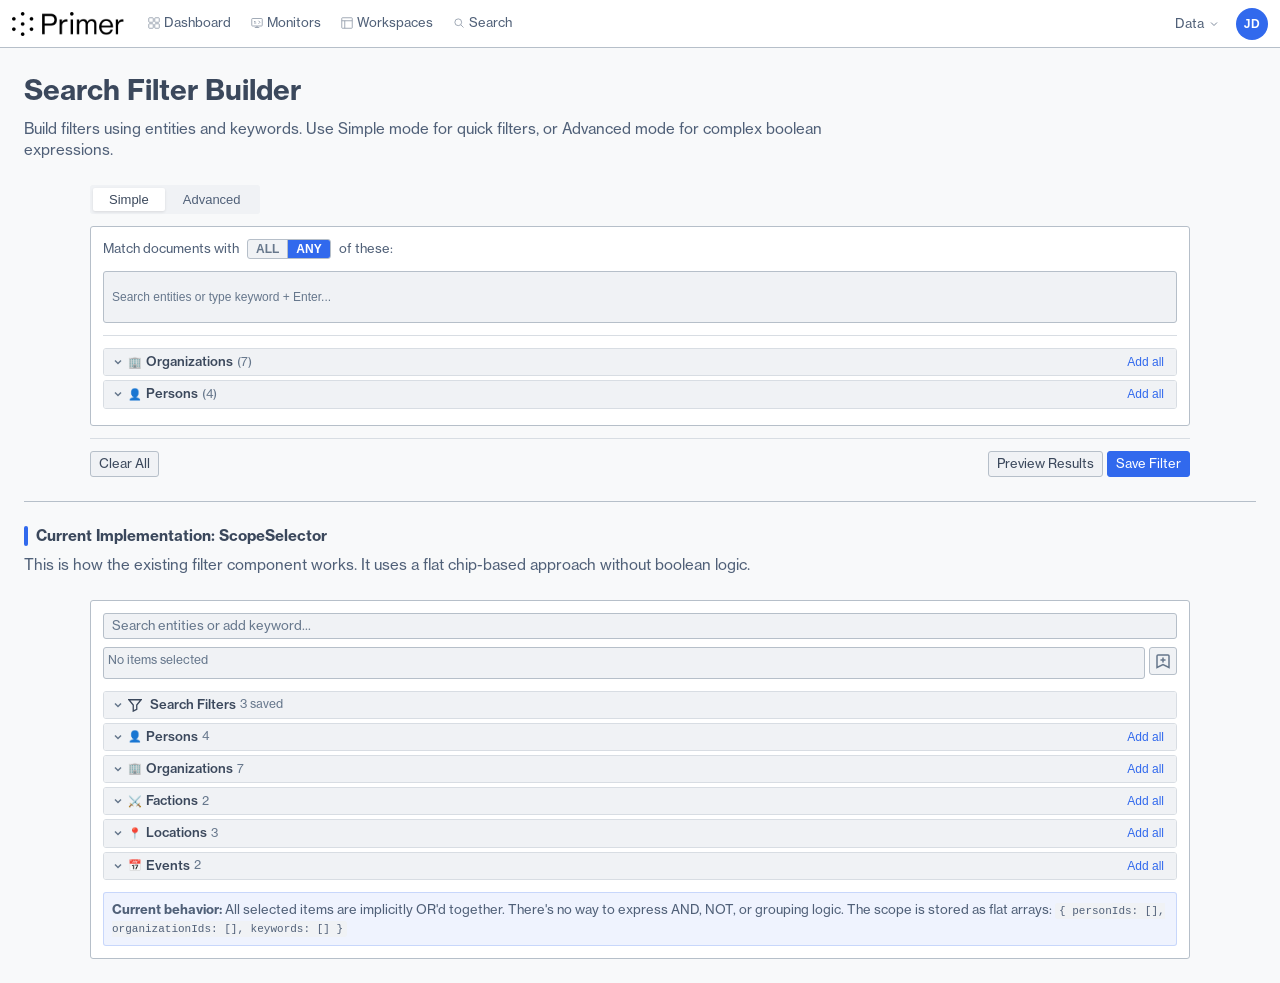
==== commit 85eb2103: "Started boolean parser integration, events in map, comments and activity feed" ====
--- a/boolean-parser.html
+++ b/boolean-parser.html
@@ -658,6 +658,165 @@
 
     .advanced-accordions {
       margin-top: var(--space-lg);
+    }
+
+    /* Save Filter Dialog */
+    .save-dialog-overlay {
+      position: fixed;
+      inset: 0;
+      background: rgba(0, 0, 0, 0.5);
+      display: flex;
+      align-items: center;
+      justify-content: center;
+      z-index: 9999;
+      opacity: 0;
+      visibility: hidden;
+      transition: opacity 0.15s ease, visibility 0.15s ease;
+    }
+
+    .save-dialog-overlay.visible {
+      opacity: 1;
+      visibility: visible;
+    }
+
+    .save-dialog {
+      background: var(--bg-secondary);
+      border: 1px solid var(--border-color);
+      border-radius: var(--border-radius-lg);
+      box-shadow: var(--shadow-xl);
+      width: 100%;
+      max-width: 440px;
+      transform: scale(0.95) translateY(-10px);
+      transition: transform 0.15s ease;
+    }
+
+    .save-dialog-overlay.visible .save-dialog {
+      transform: scale(1) translateY(0);
+    }
+
+    .save-dialog-header {
+      display: flex;
+      align-items: center;
+      justify-content: space-between;
+      padding: var(--space-md) var(--space-lg);
+      border-bottom: 1px solid var(--border-subtle);
+    }
+
+    .save-dialog-header h3 {
+      font-size: var(--text-base);
+      font-weight: 600;
+      margin: 0;
+    }
+
+    .save-dialog-close {
+      background: none;
+      border: none;
+      font-size: 20px;
+      color: var(--text-muted);
+      cursor: pointer;
+      padding: 0;
+      line-height: 1;
+    }
+
+    .save-dialog-close:hover {
+      color: var(--text-primary);
+    }
+
+    .save-dialog-body {
+      padding: var(--space-lg);
+    }
+
+    .save-dialog-description {
+      font-size: var(--text-sm);
+      color: var(--text-secondary);
+      margin-bottom: var(--space-md);
+      line-height: 1.5;
+    }
+
+    .save-dialog-summary {
+      font-size: var(--text-sm);
+      padding: var(--space-sm) var(--space-md);
+      background: var(--bg-tertiary);
+      border-radius: var(--border-radius);
+      margin-bottom: var(--space-lg);
+    }
+
+    .save-dialog-summary strong {
+      color: var(--accent-primary);
+    }
+
+    .save-dialog-body .form-group {
+      margin-bottom: var(--space-md);
+    }
+
+    .save-dialog-body .form-group:last-child {
+      margin-bottom: 0;
+    }
+
+    .save-dialog-body .form-label {
+      display: block;
+      font-size: var(--text-sm);
+      font-weight: 500;
+      margin-bottom: var(--space-xs);
+    }
+
+    .save-dialog-body .form-label .required {
+      color: var(--accent-danger);
+    }
+
+    .save-dialog-body .form-label .optional {
+      color: var(--text-muted);
+      font-weight: 400;
+    }
+
+    .save-dialog-footer {
+      display: flex;
+      justify-content: flex-end;
+      gap: var(--space-sm);
+      padding: var(--space-md) var(--space-lg);
+      border-top: 1px solid var(--border-subtle);
+      background: var(--bg-tertiary);
+      border-radius: 0 0 var(--border-radius-lg) var(--border-radius-lg);
+    }
+
+    /* Preview of what will be saved */
+    .save-dialog-preview {
+      margin-top: var(--space-md);
+      padding: var(--space-md);
+      background: var(--bg-tertiary);
+      border: 1px solid var(--border-subtle);
+      border-radius: var(--border-radius);
+      max-height: 120px;
+      overflow-y: auto;
+    }
+
+    .save-dialog-preview-label {
+      font-size: 10px;
+      text-transform: uppercase;
+      letter-spacing: 0.5px;
+      color: var(--text-muted);
+      margin-bottom: var(--space-xs);
+    }
+
+    .save-dialog-preview-content {
+      font-family: var(--font-mono);
+      font-size: var(--text-xs);
+      color: var(--text-secondary);
+      white-space: pre-wrap;
+      word-break: break-word;
+    }
+
+    /* Form Input Error State */
+    .form-input.input-error {
+      border-color: var(--accent-danger);
+      box-shadow: 0 0 0 3px rgba(220, 38, 38, 0.15);
+      animation: shake 0.3s ease-in-out;
+    }
+
+    @keyframes shake {
+      0%, 100% { transform: translateX(0); }
+      25% { transform: translateX(-4px); }
+      75% { transform: translateX(4px); }
     }
   </style>
 </head>
@@ -1979,6 +2138,189 @@
         e.target.value = '';
       }
     });
+
+    // ==========================================
+    // Save Filter Dialog
+    // ==========================================
+    const saveDialogOverlay = document.getElementById('save-dialog-overlay');
+    const saveDialogNameInput = document.getElementById('save-filter-name');
+    const saveDialogDescInput = document.getElementById('save-filter-description');
+    const saveDialogPreview = document.getElementById('save-dialog-preview-content');
+    const saveDialogSummary = document.getElementById('save-dialog-summary');
+
+    function getFilterSummary() {
+      if (state.mode === 'simple') {
+        const count = state.chips.length;
+        return {
+          count,
+          text: `${count} item${count !== 1 ? 's' : ''} with ${state.operator === 'OR' ? 'ANY' : 'ALL'} logic`
+        };
+      } else {
+        // Advanced mode - count from the editor
+        const editor = document.getElementById('rich-editor');
+        const chips = editor?.querySelectorAll('.entity-chip') || [];
+        const content = getEditorContent();
+        const hasContent = content.text.trim().length > 0;
+        return {
+          count: chips.length,
+          text: hasContent ? 'Boolean expression' : 'Empty expression',
+          expression: content.text
+        };
+      }
+    }
+
+    function openSaveDialog() {
+      const summary = getFilterSummary();
+      
+      // Update summary text
+      if (saveDialogSummary) {
+        saveDialogSummary.innerHTML = `<strong>${summary.count}</strong> ${summary.text}`;
+      }
+      
+      // Update preview
+      if (saveDialogPreview) {
+        if (state.mode === 'simple') {
+          const chipNames = state.chips.map(c => c.name).join(` ${state.operator} `);
+          saveDialogPreview.textContent = chipNames || '(empty)';
+        } else {
+          saveDialogPreview.textContent = summary.expression || '(empty)';
+        }
+      }
+      
+      // Reset form
+      if (saveDialogNameInput) saveDialogNameInput.value = '';
+      if (saveDialogDescInput) saveDialogDescInput.value = '';
+      
+      // Show dialog
+      saveDialogOverlay?.classList.add('visible');
+      
+      // Focus name input
+      setTimeout(() => saveDialogNameInput?.focus(), 100);
+    }
+
+    function closeSaveDialog() {
+      saveDialogOverlay?.classList.remove('visible');
+    }
+
+    function saveFilter() {
+      const name = saveDialogNameInput?.value.trim();
+      if (!name) {
+        saveDialogNameInput?.classList.add('input-error');
+        saveDialogNameInput?.focus();
+        setTimeout(() => saveDialogNameInput?.classList.remove('input-error'), 1000);
+        return;
+      }
+      
+      const description = saveDialogDescInput?.value.trim();
+      const summary = getFilterSummary();
+      
+      // Mock save - in real implementation this would call dataStore.createSearchFilter()
+      const filter = {
+        id: 'filter-' + Date.now(),
+        name,
+        description: description || undefined,
+        mode: state.mode,
+        // For simple mode
+        ...(state.mode === 'simple' && {
+          operator: state.operator,
+          scope: {
+            personIds: state.chips.filter(c => c.type === 'person').map(c => c.name),
+            organizationIds: state.chips.filter(c => c.type === 'org').map(c => c.name),
+            keywords: state.chips.filter(c => !c.type || c.type === 'keyword').map(c => c.name)
+          }
+        }),
+        // For advanced mode
+        ...(state.mode !== 'simple' && {
+          booleanExpression: summary.expression
+        }),
+        createdAt: new Date().toISOString()
+      };
+      
+      console.log('Saved filter:', filter);
+      
+      // Show success feedback
+      alert(`Filter "${name}" saved successfully!\n\nIn the real app, this would be stored in the dataStore and available throughout the application.`);
+      
+      closeSaveDialog();
+    }
+
+    // Save dialog event listeners
+    document.getElementById('save-dialog-close')?.addEventListener('click', closeSaveDialog);
+    document.getElementById('save-dialog-cancel')?.addEventListener('click', closeSaveDialog);
+    document.getElementById('save-dialog-save')?.addEventListener('click', saveFilter);
+
+    saveDialogOverlay?.addEventListener('click', (e) => {
+      if (e.target === saveDialogOverlay) closeSaveDialog();
+    });
+
+    saveDialogNameInput?.addEventListener('keydown', (e) => {
+      if (e.key === 'Enter') {
+        e.preventDefault();
+        saveFilter();
+      } else if (e.key === 'Escape') {
+        closeSaveDialog();
+      }
+    });
+
+    // Wire up the Save Filter button in footer
+    document.querySelector('.filter-actions-right .btn-primary')?.addEventListener('click', (e) => {
+      e.preventDefault();
+      openSaveDialog();
+    });
   </script>
+
+  <!-- Save Filter Dialog -->
+  <div class="save-dialog-overlay" id="save-dialog-overlay">
+    <div class="save-dialog">
+      <div class="save-dialog-header">
+        <h3>Save Search Filter</h3>
+        <button class="save-dialog-close" id="save-dialog-close" aria-label="Close">&times;</button>
+      </div>
+      <div class="save-dialog-body">
+        <p class="save-dialog-description">
+          Save your current selection as a reusable filter. You can apply this filter to monitors 
+          and other searches throughout the app.
+        </p>
+        <p class="save-dialog-summary" id="save-dialog-summary">
+          <strong>0</strong> items will be saved in this filter.
+        </p>
+        
+        <div class="form-group">
+          <label class="form-label" for="save-filter-name">
+            Filter Name <span class="required">*</span>
+          </label>
+          <input 
+            type="text" 
+            id="save-filter-name" 
+            class="form-input" 
+            placeholder="e.g., Key Executives, China Tech Orgs..."
+          />
+        </div>
+        
+        <div class="form-group">
+          <label class="form-label" for="save-filter-description">
+            Description <span class="optional">(optional)</span>
+          </label>
+          <input 
+            type="text" 
+            id="save-filter-description" 
+            class="form-input" 
+            placeholder="Brief description of this filter..."
+          />
+        </div>
+        
+        <div class="save-dialog-preview">
+          <div class="save-dialog-preview-label">Preview</div>
+          <div class="save-dialog-preview-content" id="save-dialog-preview-content">
+            (empty)
+          </div>
+        </div>
+      </div>
+      <div class="save-dialog-footer">
+        <button class="btn" id="save-dialog-cancel">Cancel</button>
+        <button class="btn btn-primary" id="save-dialog-save">Save Filter</button>
+      </div>
+    </div>
+  </div>
 </body>
 </html>
--- a/css/navigation.css
+++ b/css/navigation.css
@@ -187,22 +187,21 @@
   width: 32px;
   height: 32px;
   border-radius: 50%;
-  background: var(--accent-muted);
-  border: 2px solid var(--border-color);
+  background: var(--accent-primary);
+  border: none;
   cursor: pointer;
-  transition: border-color 0.15s, background 0.15s;
+  transition: background 0.15s;
 }
 
 .avatar-trigger:hover,
 .avatar-dropdown.open .avatar-trigger {
-  border-color: var(--accent-primary);
   background: var(--accent-secondary);
 }
 
 .avatar-initials {
   font-size: var(--text-xs);
   font-weight: 600;
-  color: var(--text-primary);
+  color: var(--color-white);
   text-transform: uppercase;
   letter-spacing: 0.5px;
 }
--- a/css/components.css
+++ b/css/components.css
@@ -2620,6 +2620,106 @@
 
 .map-zoom-btn:active {
   background: var(--bg-primary);
+}
+
+/* Map View Toggle (Locations / Locations + Events) */
+.map-view-toggle {
+  position: absolute;
+  bottom: var(--space-sm);
+  left: var(--space-sm);
+  display: flex;
+  gap: 0;
+  z-index: 450;
+  background: var(--bg-secondary);
+  border: 1px solid var(--border-color);
+  border-radius: var(--border-radius);
+  overflow: hidden;
+}
+
+.map-toggle-btn {
+  display: flex;
+  align-items: center;
+  gap: var(--space-xs);
+  padding: var(--space-xs) var(--space-sm);
+  background: transparent;
+  border: none;
+  border-right: 1px solid var(--border-color);
+  color: var(--text-muted);
+  font-size: var(--text-xs);
+  font-family: var(--font-sans);
+  cursor: pointer;
+  transition: background 0.1s, color 0.1s;
+}
+
+.map-toggle-btn:last-child {
+  border-right: none;
+}
+
+.map-toggle-btn:hover {
+  background: var(--bg-tertiary);
+  color: var(--text-secondary);
+}
+
+.map-toggle-btn.active {
+  background: var(--accent-primary);
+  color: var(--text-on-accent);
+}
+
+.map-toggle-btn .toggle-icon {
+  font-size: 10px;
+  line-height: 1;
+}
+
+.map-toggle-btn .toggle-icon.event-icon {
+  color: #F44336;
+}
+
+.map-toggle-btn.active .toggle-icon.event-icon {
+  color: var(--text-on-accent);
+}
+
+.map-toggle-btn .toggle-label {
+  font-size: var(--text-xs);
+  font-weight: 500;
+}
+
+/* Event Marker Styles */
+.event-marker .marker-pin.event-pin {
+  border: 2px solid rgba(255, 255, 255, 0.8);
+}
+
+/* Event Popup Styles */
+.map-popup.event-popup .popup-type-badge {
+  display: inline-block;
+  padding: 2px 6px;
+  background: #F44336;
+  color: white;
+  font-size: 9px;
+  font-weight: 600;
+  text-transform: uppercase;
+  letter-spacing: 0.5px;
+  border-radius: 3px;
+  margin-bottom: var(--space-xs);
+}
+
+.map-popup.event-popup .popup-date {
+  font-size: var(--text-xs);
+  color: var(--text-muted);
+  margin-bottom: var(--space-xs);
+}
+
+.map-popup.event-popup .popup-description {
+  font-size: var(--text-xs);
+  color: var(--text-secondary);
+  margin-bottom: var(--space-sm);
+  line-height: 1.4;
+}
+
+.map-popup.event-popup .popup-location-name {
+  font-size: var(--text-xs);
+  color: var(--text-muted);
+  margin-bottom: var(--space-xs);
+  font-style: italic;
 }
 
 .map-container-sm {
@@ -7037,3 +7137,183 @@
 }
 
 /* Tag Detail View now uses entity-list pattern from components.css */
+
+/* ============================================
+   Activity Feed
+   ============================================ */
+
+.activity-feed {
+  display: flex;
+  flex-direction: column;
+}
+
+.activity-date-group {
+  border-bottom: 1px solid var(--border-subtle);
+}
+
+.activity-date-group:last-child {
+  border-bottom: none;
+}
+
+.activity-date-header {
+  padding: var(--space-sm) var(--space-lg);
+  background: var(--bg-secondary);
+  font-size: var(--text-xs);
+  font-weight: 600;
+  color: var(--text-secondary);
+  text-transform: uppercase;
+  letter-spacing: 0.5px;
+  position: sticky;
+  top: 0;
+  z-index: 1;
+}
+
+.activity-items {
+  display: flex;
+  flex-direction: column;
+}
+
+.activity-item {
+  display: flex;
+  gap: var(--space-md);
+  padding: var(--space-md) var(--space-lg);
+  border-bottom: 1px solid var(--border-subtle);
+  cursor: pointer;
+  transition: background-color 0.15s ease;
+}
+
+.activity-item:last-child {
+  border-bottom: none;
+}
+
+.activity-item:hover {
+  background-color: var(--bg-hover);
+}
+
+.activity-item-avatar {
+  flex-shrink: 0;
+}
+
+.activity-item-avatar .avatar-initials {
+  display: flex;
+  align-items: center;
+  justify-content: center;
+  width: 36px;
+  height: 36px;
+  border-radius: 50%;
+  background: var(--accent-primary);
+  color: #fff;
+  font-size: var(--text-sm);
+  font-weight: 600;
+}
+
+.activity-item-content {
+  flex: 1;
+  min-width: 0;
+}
+
+.activity-item-header {
+  display: flex;
+  justify-content: space-between;
+  align-items: flex-start;
+  gap: var(--space-md);
+  margin-bottom: var(--space-xs);
+  font-size: var(--text-sm);
+  line-height: 1.5;
+}
+
+.activity-item-header-text {
+  flex: 1;
+  min-width: 0;
+}
+
+.activity-user-name {
+  font-weight: 600;
+  color: var(--text-primary);
+}
+
+.activity-action {
+  color: var(--text-secondary);
+}
+
+.activity-action .doc-entity-link {
+  display: inline;
+  white-space: normal;
+  max-width: none;
+}
+
+.activity-time {
+  color: var(--text-muted);
+  font-size: var(--text-xs);
+  white-space: nowrap;
+  flex-shrink: 0;
+}
+
+.activity-item-body {
+  margin-bottom: var(--space-sm);
+}
+
+.activity-highlight-text {
+  padding: var(--space-sm) var(--space-md);
+  background: rgba(255, 220, 0, 0.15);
+  border-left: 3px solid var(--color-warning);
+  border-radius: var(--radius-sm);
+  font-size: var(--text-sm);
+  color: var(--text-primary);
+  font-style: italic;
+}
+
+[data-theme="dark"] .activity-highlight-text {
+  background: rgba(255, 220, 0, 0.1);
+}
+
+.activity-anchor-text {
+  padding: var(--space-xs) var(--space-sm);
+  background: var(--bg-tertiary);
+  border-radius: var(--radius-sm);
+  font-size: var(--text-xs);
+  color: var(--text-secondary);
+  margin-bottom: var(--space-xs);
+  font-style: italic;
+}
+
+.activity-comment-content {
+  font-size: var(--text-sm);
+  color: var(--text-primary);
+  line-height: 1.5;
+}
+
+.activity-reply-count {
+  font-size: var(--text-xs);
+  color: var(--text-muted);
+  margin-top: var(--space-xs);
+}
+
+.activity-parent-comment {
+  font-size: var(--text-xs);
+  color: var(--text-muted);
+  margin-top: var(--space-xs);
+  font-style: italic;
+}
+
+.activity-item-type-icon {
+  flex-shrink: 0;
+  width: 24px;
+  height: 24px;
+  display: flex;
+  align-items: center;
+  justify-content: center;
+  color: var(--text-muted);
+}
+
+.activity-item--highlight .activity-item-type-icon {
+  color: var(--color-warning);
+}
+
+.activity-item--comment .activity-item-type-icon {
+  color: var(--accent-primary);
+}
+
+.activity-item--reply .activity-item-type-icon {
+  color: var(--text-secondary);
+}
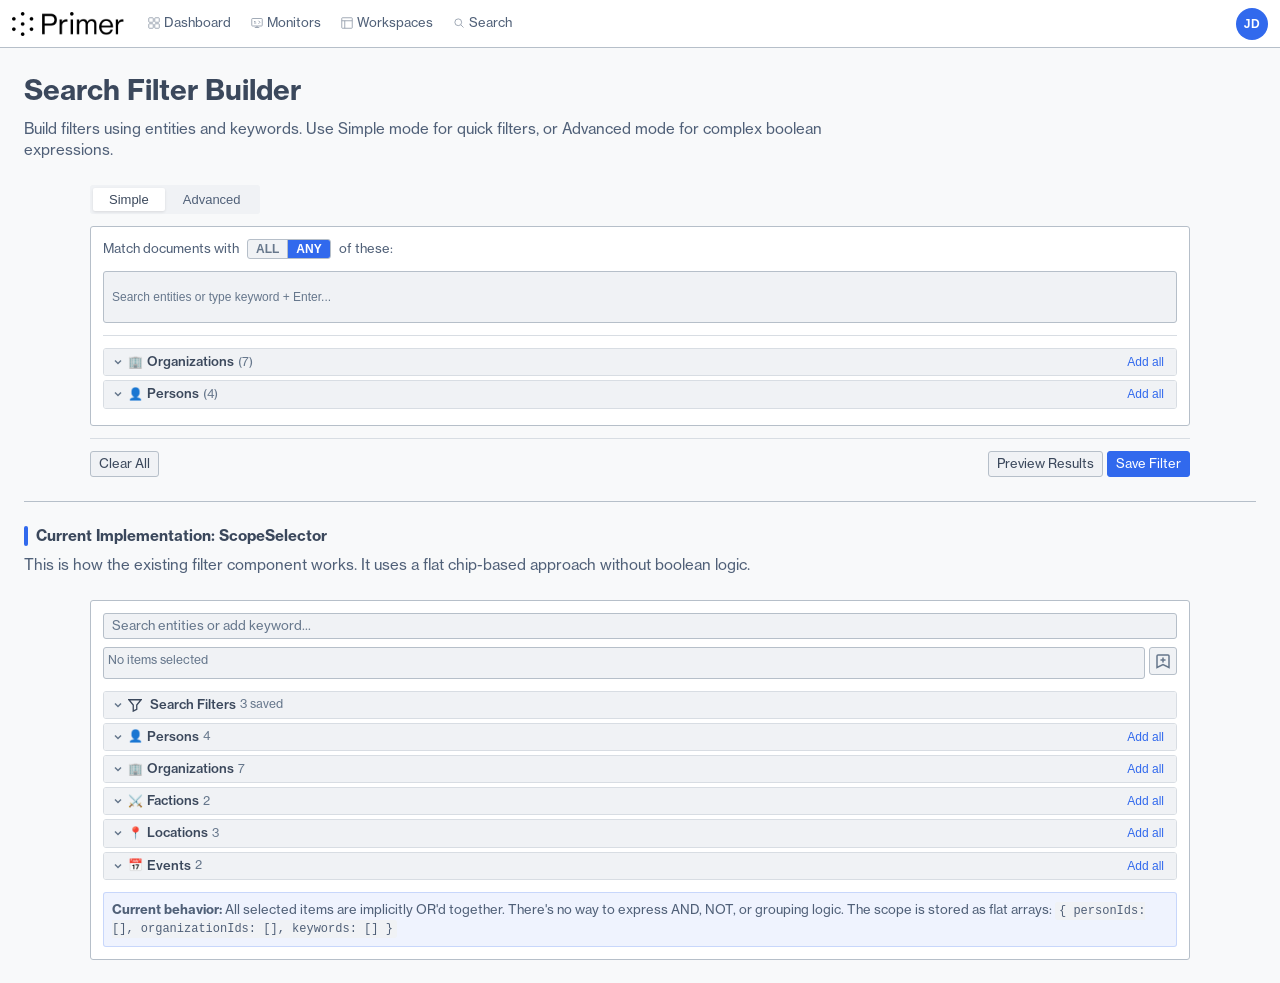
==== commit 1e9bdc7f: "Route refactor, font resizing" ====
--- a/boolean-parser.html
+++ b/boolean-parser.html
@@ -149,7 +149,7 @@
     }
 
     .filter-chip-icon {
-      font-size: 11px;
+      font-size: 12px;
     }
 
     .filter-chip .remove {
@@ -302,7 +302,7 @@
     .advanced-panel-header {
       padding: var(--space-sm) var(--space-md);
       border-bottom: 1px solid var(--border-subtle);
-      font-size: 11px;
+      font-size: 12px;
       font-weight: 600;
       text-transform: uppercase;
       letter-spacing: 0.5px;
@@ -384,7 +384,7 @@
 
     .error-marker::after {
       content: '▼';
-      font-size: 10px;
+      font-size: 12px;
     }
 
     @keyframes error-pulse {
@@ -466,7 +466,7 @@
       padding: var(--space-xs) var(--space-sm);
       background: var(--bg-tertiary);
       border-bottom: 1px solid var(--border-subtle);
-      font-size: 10px;
+      font-size: 12px;
       color: var(--text-muted);
     }
 
@@ -485,7 +485,7 @@
 
     .typeahead-section-label {
       padding: var(--space-xs) var(--space-sm);
-      font-size: 10px;
+      font-size: 12px;
       font-weight: 600;
       text-transform: uppercase;
       letter-spacing: 0.5px;
@@ -536,7 +536,7 @@
       border: 1px solid var(--border-subtle);
       border-radius: 3px;
       font-family: var(--font-mono);
-      font-size: 10px;
+      font-size: 12px;
       font-weight: 600;
     }
 
@@ -616,7 +616,7 @@
       padding: 2px 6px;
       border-radius: 3px;
       font-weight: 600;
-      font-size: 10px;
+      font-size: 12px;
       text-transform: uppercase;
       margin-bottom: var(--space-xs);
     }
@@ -791,7 +791,7 @@
     }
 
     .save-dialog-preview-label {
-      font-size: 10px;
+      font-size: 12px;
       text-transform: uppercase;
       letter-spacing: 0.5px;
       color: var(--text-muted);
@@ -823,12 +823,12 @@
 <body>
   <nav class="top-navbar">
     <div class="navbar-left">
-      <a href="index.html#/dashboard" class="logo">
+      <a href="index.html#/cop/" class="logo">
         <img src="img/logo.png" alt="Primer" class="logo-img">
       </a>
       
       <div class="navbar-links">
-        <a href="index.html#/dashboard" class="nav-link">
+        <a href="index.html#/cop/" class="nav-link">
           <svg class="nav-icon" viewBox="0 0 16 16" fill="none" stroke="var(--text-secondary)" stroke-width="1">
             <rect x="1" y="1" width="6" height="6" rx="1"/>
             <rect x="9" y="1" width="6" height="6" rx="1"/>
@@ -864,54 +864,6 @@
     </div>
     
     <div class="navbar-right">
-      <div class="nav-dropdown data-dropdown">
-        <button class="nav-dropdown-trigger">
-          <span>Data</span>
-          <svg class="dropdown-arrow" viewBox="0 0 16 16" fill="none" stroke="var(--text-secondary)" stroke-width="1">
-            <path d="M4 6l4 4 4-4"/>
-          </svg>
-        </button>
-        <div class="nav-dropdown-menu">
-          <a href="index.html#/narratives" class="nav-link">
-            <svg class="nav-icon" viewBox="0 0 16 16" fill="none" stroke="var(--text-secondary)" stroke-width="1">
-              <path d="M2 2h12v12H2z" rx="1"/>
-              <path d="M4 5h8M4 8h8M4 11h5"/>
-            </svg>
-            <span>Narratives</span>
-          </a>
-          <a href="index.html#/factions" class="nav-link">
-            <svg class="nav-icon" viewBox="0 0 16 16" fill="none" stroke="var(--text-secondary)" stroke-width="1">
-              <circle cx="8" cy="5" r="2.5"/>
-              <circle cx="4" cy="11" r="2"/>
-              <circle cx="12" cy="11" r="2"/>
-              <path d="M6 6.5L4.5 9M10 6.5l1.5 2.5"/>
-            </svg>
-            <span>Factions</span>
-          </a>
-          <a href="index.html#/locations" class="nav-link">
-            <svg class="nav-icon" viewBox="0 0 16 16" fill="none" stroke="var(--text-secondary)" stroke-width="1">
-              <path d="M8 1C5.2 1 3 3.2 3 6c0 4 5 9 5 9s5-5 5-9c0-2.8-2.2-5-5-5z"/>
-              <circle cx="8" cy="6" r="2"/>
-            </svg>
-            <span>Locations</span>
-          </a>
-          <a href="index.html#/events" class="nav-link">
-            <svg class="nav-icon" viewBox="0 0 16 16" fill="none" stroke="var(--text-secondary)" stroke-width="1">
-              <rect x="2" y="3" width="12" height="11" rx="1"/>
-              <path d="M2 6h12M5 1v3M11 1v3"/>
-            </svg>
-            <span>Events</span>
-          </a>
-          <a href="index.html#/entities" class="nav-link">
-            <svg class="nav-icon" viewBox="0 0 16 16" fill="none" stroke="var(--text-secondary)" stroke-width="1">
-              <circle cx="8" cy="4" r="2.5"/>
-              <path d="M3 14c0-3 2.2-5 5-5s5 2 5 5"/>
-            </svg>
-            <span>People & Orgs</span>
-          </a>
-        </div>
-      </div>
-      
       <div class="nav-dropdown avatar-dropdown">
         <button class="avatar-trigger">
           <span class="avatar-initials">JD</span>
@@ -1183,7 +1135,7 @@
                     <path d="M1 2h14l-5 6v5l-4 2V8L1 2z"/>
                   </svg>
                   <span>China Tech Leaders</span>
-                  <span class="text-muted" style="margin-left: auto; font-size: 10px;">5 items</span>
+                  <span class="text-muted" style="margin-left: auto; font-size: 12px;">5 items</span>
                   <span style="color: var(--accent-primary); font-weight: 500; margin-left: var(--space-sm);">Add</span>
                 </div>
                 <div class="entity-accordion-item scope-filter-item" data-filter="export-keywords">
@@ -1191,7 +1143,7 @@
                     <path d="M1 2h14l-5 6v5l-4 2V8L1 2z"/>
                   </svg>
                   <span>Export Control Keywords</span>
-                  <span class="text-muted" style="margin-left: auto; font-size: 10px;">12 items</span>
+                  <span class="text-muted" style="margin-left: auto; font-size: 12px;">12 items</span>
                   <span style="color: var(--accent-primary); font-weight: 500; margin-left: var(--space-sm);">Add</span>
                 </div>
                 <div class="entity-accordion-item scope-filter-item" data-filter="semicond-cos">
@@ -1199,7 +1151,7 @@
                     <path d="M1 2h14l-5 6v5l-4 2V8L1 2z"/>
                   </svg>
                   <span>Semiconductor Companies</span>
-                  <span class="text-muted" style="margin-left: auto; font-size: 10px;">8 items</span>
+                  <span class="text-muted" style="margin-left: auto; font-size: 12px;">8 items</span>
                   <span style="color: var(--accent-primary); font-weight: 500; margin-left: var(--space-sm);">Add</span>
                 </div>
               </div>
@@ -1304,7 +1256,7 @@
         <div style="margin-top: var(--space-lg); padding: var(--space-md); background: rgba(49, 105, 237, 0.08); border-radius: var(--border-radius); border: 1px solid rgba(49, 105, 237, 0.2);">
           <p style="font-size: var(--text-sm); color: var(--text-secondary); margin: 0;">
             <strong>Current behavior:</strong> All selected items are implicitly OR'd together. There's no way to express AND, NOT, or grouping logic. 
-            The scope is stored as flat arrays: <code style="font-size: 11px; background: var(--bg-tertiary); padding: 2px 4px; border-radius: 3px;">{ personIds: [], organizationIds: [], keywords: [] }</code>
+            The scope is stored as flat arrays: <code style="font-size: 12px; background: var(--bg-tertiary); padding: 2px 4px; border-radius: 3px;">{ personIds: [], organizationIds: [], keywords: [] }</code>
           </p>
         </div>
       </div>
--- a/css/layout.css
+++ b/css/layout.css
@@ -72,32 +72,36 @@
   border-bottom: 1px solid var(--border-subtle);
 }
 
-/* Page Header with Stats (Dashboard) */
-.page-header.page-header-with-stats {
-  display: flex;
-  align-items: center;
+/* Page Header Main - wrapper for content and stats */
+.page-header-main {
+  display: flex;
+  align-items: flex-start;
   justify-content: space-between;
   gap: var(--space-lg);
-}
-
-.page-header-with-stats .page-header-content {
+  width: 100%;
+}
+
+.page-header-main .page-header-content {
+  flex: 1;
+  min-width: 0;
+}
+
+.page-header-main .stats-grid {
   flex-shrink: 0;
-}
-
-.page-header-with-stats .stats-grid {
   margin-bottom: 0;
-  flex-wrap: nowrap;
+  margin-top: var(--space-sm);
 }
 
 @media (max-width: 900px) {
-  .page-header.page-header-with-stats {
+  .page-header-main {
     flex-direction: column;
     align-items: flex-start;
   }
   
-  .page-header-with-stats .stats-grid {
+  .page-header-main .stats-grid {
     flex-wrap: wrap;
     width: 100%;
+    margin-top: var(--space-md);
   }
 }
 
@@ -350,10 +354,25 @@
   background: var(--bg-secondary);
   border: 1px solid var(--border-color);
   border-radius: var(--border-radius);
+  width: 90vw;
   max-width: 600px;
   max-height: 80vh;
   overflow-y: auto;
   z-index: 1;
+}
+
+/* Modal Size Variants */
+.modal-content.modal-sm {
+  max-width: 400px;
+}
+
+.modal-content.modal-md {
+  max-width: 500px;
+}
+
+.modal-content.modal-lg {
+  max-width: 640px;
+  max-height: 85vh;
 }
 
 .modal-header {
--- a/css/forms.css
+++ b/css/forms.css
@@ -88,7 +88,7 @@
 
 .time-range-filter .time-axis text {
   fill: var(--text-muted);
-  font-size: 10px;
+  font-size: 12px;
   font-family: var(--font-mono);
 }
 
@@ -230,3 +230,38 @@
   color: var(--accent-primary);
   text-decoration: underline;
 }
+
+/* Tag Filter Groups */
+.tag-filter-group {
+  border-bottom: 1px solid var(--border-subtle);
+}
+
+.tag-filter-group:last-child {
+  border-bottom: none;
+}
+
+.tag-filter-group-header {
+  display: flex;
+  align-items: center;
+  gap: var(--space-xs);
+  padding: var(--space-xs) var(--space-md);
+  background: var(--bg-secondary);
+  border-bottom: 1px solid var(--border-subtle);
+}
+
+.tag-filter-group-name {
+  font-size: 12px;
+  font-weight: 600;
+  text-transform: uppercase;
+  letter-spacing: 0.05em;
+  color: var(--text-muted);
+}
+
+.tag-filter-group-badge {
+  font-size: 12px;
+  padding: 1px 4px;
+  border-radius: 2px;
+  background: var(--bg-tertiary);
+  color: var(--text-muted);
+  font-weight: 500;
+}
--- a/css/components.css
+++ b/css/components.css
@@ -241,7 +241,7 @@
 
 /* Support for badges in tooltip */
 .card-title-tooltip .logic-badge {
-  font-size: 10px;
+  font-size: 12px;
   padding: 1px 5px;
 }
 
@@ -280,7 +280,7 @@
 }
 
 .card-subtitle {
-  font-size: 11px;
+  font-size: 12px;
   color: var(--text-muted);
   margin-left: auto;
   margin-right: var(--space-sm);
@@ -299,6 +299,7 @@
 .card-body-scrollable {
   max-height: 500px;
   overflow-y: auto;
+  overflow-x: hidden;
 }
 
 /* Stats Grid */
@@ -352,6 +353,136 @@
   font-size: var(--text-xs);
   color: var(--text-muted);
   margin-left: -2px;
+}
+
+/* Stat Card Dropdowns */
+.stats-grid-dropdowns {
+  display: flex;
+  flex-wrap: wrap;
+  gap: var(--space-sm);
+  margin-bottom: var(--space-lg);
+}
+
+.stat-dropdown-container {
+  display: inline-block;
+}
+
+.stat-card-dropdown {
+  position: relative;
+  display: inline-flex;
+}
+
+.stat-card-trigger {
+  display: flex;
+  align-items: center;
+  gap: var(--space-sm);
+  padding: var(--space-xs) var(--space-sm);
+  background: transparent;
+  border: none;
+  border-radius: var(--border-radius);
+  cursor: pointer;
+  font-family: var(--font-sans);
+  transition: background 0.1s;
+}
+
+.stat-card-trigger:not(:disabled):hover {
+  background: var(--bg-hover);
+}
+
+.stat-card-trigger:disabled {
+  cursor: default;
+  opacity: 0.6;
+}
+
+.stat-card-trigger .stat-icon {
+  width: 12px;
+  height: 12px;
+  color: var(--text-muted);
+  flex-shrink: 0;
+}
+
+.stat-card-trigger .stat-value {
+  font-size: var(--text-sm);
+  font-weight: 600;
+  color: var(--text-primary);
+}
+
+.stat-card-trigger .stat-label {
+  font-size: var(--text-xs);
+  color: var(--text-muted);
+}
+
+.stat-dropdown-arrow {
+  width: 10px;
+  height: 10px;
+  color: var(--text-muted);
+  margin-left: var(--space-xs);
+  transition: transform 0.15s;
+}
+
+.stat-card-dropdown.is-open .stat-dropdown-arrow {
+  transform: rotate(180deg);
+}
+
+.stat-dropdown-menu {
+  position: absolute;
+  top: 100%;
+  left: 0;
+  z-index: 1000;
+  min-width: 200px;
+  max-width: 300px;
+  max-height: 300px;
+  overflow-y: auto;
+  background: var(--bg-primary);
+  border: 1px solid var(--border-color);
+  border-radius: var(--border-radius);
+  box-shadow: var(--shadow-md);
+  opacity: 0;
+  visibility: hidden;
+  transform: translateY(-4px);
+  transition: opacity 0.15s, transform 0.15s, visibility 0.15s;
+}
+
+.stat-card-dropdown.is-open .stat-dropdown-menu {
+  opacity: 1;
+  visibility: visible;
+  transform: translateY(4px);
+}
+
+.stat-dropdown-item {
+  display: block;
+  padding: var(--space-sm) var(--space-md);
+  color: var(--text-primary);
+  text-decoration: none;
+  font-size: var(--text-sm);
+  line-height: 1.4;
+  white-space: nowrap;
+  overflow: hidden;
+  text-overflow: ellipsis;
+  transition: background 0.1s;
+}
+
+.stat-dropdown-item:hover {
+  background: var(--bg-hover);
+}
+
+.stat-dropdown-item:active {
+  background: var(--bg-secondary);
+}
+
+.stat-dropdown-more {
+  padding: var(--space-sm) var(--space-md);
+  color: var(--text-muted);
+  font-size: var(--text-xs);
+  font-style: italic;
+  border-top: 1px solid var(--border-color);
+}
+
+.stat-dropdown-empty {
+  padding: var(--space-md);
+  color: var(--text-muted);
+  font-size: var(--text-sm);
+  text-align: center;
 }
 
 /* Tables */
@@ -531,7 +662,7 @@
 /* Publisher type badge */
 .doc-publisher-type-badge {
   display: inline-block;
-  font-size: 10px;
+  font-size: 12px;
   font-weight: 500;
   padding: 2px 6px;
   border-radius: var(--radius-sm);
@@ -625,7 +756,7 @@
 .doc-time {
   display: block;
   color: var(--text-muted);
-  font-size: 11px;
+  font-size: 12px;
   line-height: 1.3;
 }
 
@@ -656,7 +787,7 @@
 }
 
 .doc-entity-more {
-  font-size: 11px;
+  font-size: 12px;
   color: var(--text-muted);
 }
 
@@ -709,7 +840,7 @@
 .doc-narratives-list { display: flex; flex-direction: column; gap: 4px; }
 .doc-narrative-link { display: block; font-size: 12px; color: var(--text-secondary); text-decoration: none; line-height: 1.3; transition: color 0.15s; }
 .doc-narrative-link:hover { color: var(--accent-primary); }
-.doc-narratives-more { font-size: 11px; color: var(--text-muted); }
+.doc-narratives-more { font-size: 12px; color: var(--text-muted); }
 .doc-no-narratives { color: var(--text-muted); }
 
 /* Row states */
@@ -740,7 +871,7 @@
   padding: 6px 16px;
   text-align: center;
   font-weight: 600;
-  font-size: 11px;
+  font-size: 12px;
   letter-spacing: 1.5px;
   text-transform: uppercase;
 }
@@ -783,7 +914,7 @@
   align-items: center;
   justify-content: center;
   font-family: var(--font-mono);
-  font-size: 9px;
+  font-size: 12px;
   font-weight: 700;
   padding: 2px 6px;
   border-radius: var(--radius-sm);
@@ -965,7 +1096,7 @@
 }
 
 .tiktok-transcription-label {
-  font-size: 11px;
+  font-size: 12px;
   font-weight: 600;
   text-transform: uppercase;
   letter-spacing: 0.5px;
@@ -1367,21 +1498,13 @@
 }
 
 /* Workspace Editor Modal */
-.modal-content.workspace-editor-modal {
-  max-width: 500px;
-  width: 90vw;
-}
-
-.workspace-editor-modal .modal-header {
-  padding: var(--space-md) var(--space-lg);
-  border-bottom: 1px solid var(--border-color);
-}
-
-.workspace-editor-modal .modal-body {
+/* Note: Size is now controlled by .modal-md class from BaseModal */
+
+.workspace-editor-body {
   padding: var(--space-lg);
 }
 
-.workspace-editor-modal .modal-footer {
+.workspace-editor-form .modal-footer {
   display: flex;
   justify-content: flex-end;
   gap: var(--space-sm);
@@ -1781,7 +1904,7 @@
   padding: 0 5px;
   background: var(--accent-primary);
   color: white;
-  font-size: 11px;
+  font-size: 12px;
   font-weight: 600;
   border-radius: 9px;
 }
@@ -1861,7 +1984,7 @@
 }
 
 .repo-option-code {
-  font-size: 11px;
+  font-size: 12px;
   color: var(--text-muted);
   font-family: var(--font-mono);
 }
@@ -2113,7 +2236,7 @@
 }
 
 .filter-option-count {
-  font-size: 11px;
+  font-size: 12px;
   color: var(--text-muted);
 }
 
@@ -2307,7 +2430,7 @@
 }
 
 .search-result-meta .badge-sm {
-  font-size: 10px;
+  font-size: 12px;
   padding: 1px 6px;
 }
 
@@ -2387,7 +2510,7 @@
 .tooltip-total {
   font-family: var(--font-mono);
   color: var(--text-muted);
-  font-size: 10px;
+  font-size: 12px;
 }
 
 .tooltip-body {
@@ -2429,7 +2552,7 @@
 
 .tooltip-percent {
   color: var(--text-muted);
-  font-size: 10px;
+  font-size: 12px;
   min-width: 35px;
   text-align: right;
 }
@@ -2442,58 +2565,142 @@
 /* Map Container */
 .map-container {
   width: 100%;
-  height: 300px;
+  min-height: 200px;
   background: var(--bg-tertiary);
-  border-radius: var(--border-radius);
+  border-radius: 0; /* No radius when filling card body */
   overflow: hidden;
 }
 
-/* Map Markers */
+/* When map-container is used, disable scrollable behavior */
+.card-body.map-container,
+.card-body.map-container.card-body-scrollable {
+  max-height: none;
+  overflow: hidden;
+}
+
+/* Map Markers - override Leaflet defaults */
+.leaflet-div-icon {
+  background: transparent !important;
+  border: none !important;
+}
+
 .custom-map-marker {
-  background: transparent;
-  border: none;
+  background: transparent !important;
+  border: none !important;
+}
+
+.custom-map-marker.event-marker {
+  background: transparent !important;
+  border: none !important;
 }
 
 .marker-wrapper {
   position: relative;
-  width: 30px;
-  height: 30px;
+  width: 40px;
+  height: 40px;
+  cursor: pointer;
 }
 
 .marker-pin {
-  width: 14px;
-  height: 14px;
+  width: 20px;
+  height: 20px;
   border-radius: 50% 50% 50% 0;
   position: absolute;
   transform: rotate(-45deg);
   left: 50%;
   top: 50%;
-  margin: -12px 0 0 -7px;
+  margin: -16px 0 0 -10px;
   box-shadow: 0 2px 4px rgba(0, 0, 0, 0.4);
-}
-
-.marker-pulse {
-  border-radius: 50%;
-  height: 14px;
-  width: 14px;
+  transition: transform 0.15s ease;
+}
+
+.marker-wrapper:hover .marker-pin {
+  transform: rotate(-45deg) scale(1.15);
+}
+
+/* Event marker pin color */
+.marker-pin.event-pin {
+  background: var(--accent-primary) !important;
+}
+
+/* Location marker pin color */
+.marker-pin.location-pin {
+  background: #2196F3 !important;
+}
+
+/* Pin marker with event count inside */
+.marker-pin-with-count {
+  width: 28px;
+  height: 28px;
+  background: var(--accent-primary);
+  border-radius: 50% 50% 50% 0;
   position: absolute;
+  transform: rotate(-45deg);
   left: 50%;
   top: 50%;
-  margin: -7px 0 0 -7px;
-  transform: rotateX(55deg);
-  opacity: 0.3;
-  animation: pulse 1.5s ease-out infinite;
-}
-
-@keyframes pulse {
-  0% {
-    transform: scale(1);
-    opacity: 0.3;
-  }
-  100% {
-    transform: scale(3);
-    opacity: 0;
-  }
+  margin: -22px 0 0 -14px;
+  box-shadow: 0 2px 4px rgba(0, 0, 0, 0.4);
+  display: flex;
+  align-items: center;
+  justify-content: center;
+  transition: transform 0.15s ease;
+}
+
+.marker-pin-with-count span {
+  transform: rotate(45deg);
+  color: white;
+  font-size: 12px;
+  font-weight: 600;
+  font-family: var(--font-sans);
+}
+
+.marker-wrapper:hover .marker-pin-with-count {
+  transform: rotate(-45deg) scale(1.1);
+}
+
+/* Cluster Markers (multiple locations grouped) */
+.event-cluster-icon {
+  background: transparent;
+}
+
+.cluster-marker {
+  width: 36px;
+  height: 36px;
+  background: var(--accent-primary);
+  border-radius: 50%;
+  display: flex;
+  align-items: center;
+  justify-content: center;
+  box-shadow: 0 2px 6px rgba(0, 0, 0, 0.4);
+  cursor: pointer;
+  transition: transform 0.15s ease;
+}
+
+.cluster-marker:hover {
+  transform: scale(1.1);
+}
+
+.cluster-marker span {
+  color: white;
+  font-size: var(--text-xs);
+  font-weight: 600;
+  font-family: var(--font-sans);
+}
+
+/* Override default Leaflet markercluster styles */
+.marker-cluster-small,
+.marker-cluster-medium,
+.marker-cluster-large {
+  background: color-mix(in srgb, var(--accent-primary) 40%, transparent);
+}
+
+.marker-cluster-small div,
+.marker-cluster-medium div,
+.marker-cluster-large div {
+  background: var(--accent-primary);
+  color: white;
+  font-weight: 600;
+  font-family: var(--font-sans);
 }
 
 /* Map Popup */
@@ -2523,23 +2730,18 @@
   margin-bottom: var(--space-xs);
 }
 
-.map-popup-link {
-  display: inline-block;
-  margin-top: var(--space-sm);
-  padding: var(--space-xs) var(--space-sm);
-  background: var(--bg-tertiary);
-  border: 1px solid var(--border-color);
-  border-radius: var(--border-radius);
-  color: var(--accent-primary);
-  font-size: var(--text-xs);
+/* Map popup button - override Leaflet link styles */
+.map-popup .btn,
+.leaflet-popup-content .btn {
+  margin-top: var(--space-xs);
+  color: var(--text-primary);
   text-decoration: none;
-  transition: background 0.1s, border-color 0.1s;
-}
-
-.map-popup-link:hover {
-  background: var(--bg-hover);
-  border-color: var(--accent-muted);
-  color: var(--text-primary);
+}
+
+.map-popup .btn:hover,
+.leaflet-popup-content .btn:hover {
+  color: var(--text-primary);
+  text-decoration: none;
 }
 
 /* Map Popup Lists */
@@ -2622,18 +2824,9 @@
   background: var(--bg-primary);
 }
 
-/* Map View Toggle (Locations / Locations + Events) */
+/* Map View Toggle - inherits from .view-toggle, positioned in card header */
 .map-view-toggle {
-  position: absolute;
-  bottom: var(--space-sm);
-  left: var(--space-sm);
-  display: flex;
-  gap: 0;
-  z-index: 450;
-  background: var(--bg-secondary);
-  border: 1px solid var(--border-color);
-  border-radius: var(--border-radius);
-  overflow: hidden;
+  /* Uses standard .view-toggle styling - no custom positioning needed */
 }
 
 .map-toggle-btn {
@@ -2666,12 +2859,12 @@
 }
 
 .map-toggle-btn .toggle-icon {
-  font-size: 10px;
+  font-size: 12px;
   line-height: 1;
 }
 
 .map-toggle-btn .toggle-icon.event-icon {
-  color: #F44336;
+  color: var(--accent-primary);
 }
 
 .map-toggle-btn.active .toggle-icon.event-icon {
@@ -2692,9 +2885,9 @@
 .map-popup.event-popup .popup-type-badge {
   display: inline-block;
   padding: 2px 6px;
-  background: #F44336;
+  background: var(--accent-primary);
   color: white;
-  font-size: 9px;
+  font-size: 12px;
   font-weight: 600;
   text-transform: uppercase;
   letter-spacing: 0.5px;
@@ -2718,8 +2911,34 @@
 .map-popup.event-popup .popup-location-name {
   font-size: var(--text-xs);
   color: var(--text-muted);
-  margin-bottom: var(--space-xs);
   font-style: italic;
+  margin: 0;
+}
+
+/* Popup coordinates display */
+.map-popup .popup-coords {
+  font-size: var(--text-xs);
+  font-family: var(--font-mono);
+  color: var(--text-muted);
+  margin: var(--space-xs) 0;
+}
+
+/* Events list in popup */
+.map-popup .popup-events-list li {
+  display: flex;
+  flex-direction: column;
+  gap: 2px;
+  padding: var(--space-xs) 0;
+  border-bottom: 1px solid var(--border-color);
+}
+
+.map-popup .popup-events-list li:last-child {
+  border-bottom: none;
+}
+
+.map-popup .popup-item-date {
+  font-size: 12px;
+  color: var(--text-muted);
 }
 
 .map-container-sm {
@@ -3391,7 +3610,7 @@
   background: var(--bg-tertiary);
   border-radius: var(--radius-sm);
   font-family: var(--font-mono);
-  font-size: 10px;
+  font-size: 12px;
 }
 
 .topic-bullets {
@@ -3414,7 +3633,7 @@
 }
 
 .topic-bullet::before {
-  content: '•';
+  content: '\2022';
   position: absolute;
   left: 0;
   color: var(--text-muted);
@@ -3804,7 +4023,7 @@
 /* Timeline event card text */
 .event-text-wrap {
   font-family: var(--font-sans);
-  font-size: 11px;
+  font-size: 12px;
   line-height: 1.3;
   color: var(--text-primary);
   overflow: hidden;
@@ -3858,43 +4077,50 @@
 /* View Toggle (Faction/Source) */
 .view-toggle {
   display: flex;
+  gap: 2px;
   background: var(--bg-tertiary);
-  border: 1px solid var(--border-color);
-  border-radius: var(--border-radius);
-  overflow: hidden;
+  padding: 2px;
+  border-radius: var(--radius-sm);
 }
 
 .view-toggle-btn {
+  display: flex;
+  align-items: center;
+  justify-content: center;
   padding: var(--space-xs) var(--space-sm);
-  background: transparent;
+  background: var(--bg-primary);
   border: none;
-  color: var(--text-secondary);
+  border-radius: var(--radius-xs);
+  color: var(--text-muted);
   font-size: var(--text-xs);
   font-family: var(--font-sans);
   cursor: pointer;
-  transition: background 0.1s, color 0.1s;
+  transition: background 0.15s ease, color 0.15s ease;
 }
 
 .view-toggle-btn:hover {
   background: var(--bg-hover);
-  color: var(--text-primary);
+  color: var(--text-secondary);
 }
 
 .view-toggle-btn.active {
   background: var(--accent-muted);
-  color: var(--text-primary);
+  color: var(--accent-primary);
 }
 
 .view-toggle-btn svg {
   display: block;
+  width: 14px;
+  height: 14px;
+  fill: currentColor;
 }
 
 .view-toggle-btn:first-child {
-  border-radius: var(--border-radius) 0 0 var(--border-radius);
+  border-radius: var(--radius-xs);
 }
 
 .view-toggle-btn:last-child {
-  border-radius: 0 var(--border-radius) var(--border-radius) 0;
+  border-radius: var(--radius-xs);
 }
 
 .composite-svg {
@@ -4074,7 +4300,7 @@
 
 .composite-tooltip .tooltip-percent {
   color: var(--text-muted);
-  font-size: 10px;
+  font-size: 12px;
   margin-left: var(--space-xs);
 }
 
@@ -4088,7 +4314,7 @@
 .composite-tooltip .tooltip-events-header {
   font-weight: 500;
   color: var(--text-muted);
-  font-size: 10px;
+  font-size: 12px;
   text-transform: uppercase;
   letter-spacing: 0.5px;
   margin-bottom: var(--space-xs);
@@ -4137,6 +4363,34 @@
 
 .event-marker.highlighted path {
   opacity: 1;
+}
+
+/* ============================================
+   Duration View - Narrative Duration Bars
+   ============================================ */
+
+.duration-group {
+  font-family: var(--font-sans);
+}
+
+.duration-row {
+  cursor: pointer;
+}
+
+.duration-row-bg {
+  transition: fill 0.15s ease;
+}
+
+.duration-label {
+  pointer-events: none;
+}
+
+.duration-bar {
+  transition: fill-opacity 0.15s ease, stroke 0.15s ease;
+}
+
+.duration-volume {
+  pointer-events: none;
 }
 
 /* ============================================
@@ -4198,6 +4452,7 @@
   display: flex;
   align-items: center;
   justify-content: center;
+  z-index: 500; /* Above map controls (z-index: 450) */
 }
 
 .card {
@@ -4234,14 +4489,96 @@
 .card-header-actions {
   display: flex;
   align-items: center;
-  gap: var(--space-xs);
-}
-
-/* Card Action Buttons - extends .btn-icon */
+  gap: 2px;
+  background: var(--bg-tertiary);
+  padding: 2px;
+  border-radius: var(--radius-sm);
+}
+
+/* Card Action Buttons - styled to match view-toggle-btn */
+.card-action-btn {
+  width: auto;
+  height: auto;
+  padding: var(--space-xs) var(--space-sm);
+  background: var(--bg-primary);
+  border: none;
+  border-radius: var(--radius-xs);
+}
+
+.card-action-btn:hover {
+  background: var(--bg-hover);
+  color: var(--text-secondary);
+}
+
+.card-action-btn.active {
+  background: var(--accent-muted);
+  color: var(--accent-primary);
+}
+
 .card-action-btn svg {
+  display: block;
   width: 14px;
   height: 14px;
   stroke-width: 1.5;
+  fill: none;
+}
+
+/* Fullscreen toggle icon visibility */
+.fullscreen-toggle .fullscreen-collapse-icon {
+  display: none;
+}
+
+.card.card-fullscreen .fullscreen-toggle .fullscreen-expand-icon {
+  display: none;
+}
+
+.card.card-fullscreen .fullscreen-toggle .fullscreen-collapse-icon {
+  display: block;
+}
+
+/* Fullscreen Card State */
+.card.card-fullscreen {
+  position: fixed;
+  top: 0;
+  left: 0;
+  right: 0;
+  bottom: 0;
+  z-index: 1000;
+  margin: 0;
+  border-radius: 0;
+  display: flex;
+  flex-direction: column;
+}
+
+.card.card-fullscreen .card-header {
+  flex-shrink: 0;
+}
+
+.card.card-fullscreen .card-body {
+  flex: 1;
+  max-height: none;
+  overflow-y: auto;
+}
+
+/* Hide resize handle in fullscreen */
+.card.card-fullscreen .card-resize-handle {
+  display: none;
+}
+
+/* Overlay behind fullscreen card */
+.fullscreen-overlay {
+  position: fixed;
+  top: 0;
+  left: 0;
+  right: 0;
+  bottom: 0;
+  background: var(--bg-primary);
+  z-index: 999;
+}
+
+/* Prevent body scroll when card is fullscreen */
+body.has-fullscreen-card {
+  overflow: hidden;
 }
 
 /* ============================================
@@ -4629,7 +4966,7 @@
 }
 
 .faction-mention-field label {
-  font-size: 10px;
+  font-size: 12px;
   text-transform: uppercase;
   letter-spacing: 0.3px;
   color: var(--text-muted);
@@ -5064,73 +5401,101 @@
   border-top: 1px solid var(--border-subtle);
 }
 
-/* Main content wrapper (includes tab header + content) */
+/* Main content wrapper (includes content + sliding details panel) */
 .document-viewer-main {
   flex: 1;
   min-width: 0;
   display: flex;
   flex-direction: column;
   overflow: hidden;
-}
-
-/* Tab header */
-.document-viewer-tab-header {
+  position: relative;
+}
+
+/* Sliding Details Panel */
+.document-viewer-details-panel {
+  position: absolute;
+  top: 0;
+  right: 0;
+  width: 420px;
+  max-width: 50%;
+  height: 100%;
+  background: var(--bg-primary);
+  border-left: 1px solid var(--border-color);
+  transform: translateX(100%);
+  transition: transform 0.25s ease;
+  z-index: 10;
+  display: flex;
+  flex-direction: column;
+  overflow: hidden;
+}
+
+.document-viewer-details-panel.open {
+  transform: translateX(0);
+}
+
+.details-panel-header {
   display: flex;
   align-items: center;
   justify-content: space-between;
-  padding: var(--space-sm) var(--space-lg);
+  padding: var(--space-md) var(--space-lg);
   background: var(--bg-secondary);
   border-bottom: 1px solid var(--border-color);
   flex-shrink: 0;
 }
 
-.document-viewer-tabs {
-  display: flex;
-  gap: var(--space-xs);
-}
-
-.document-viewer-tab {
-  display: flex;
-  align-items: center;
-  gap: var(--space-xs);
-  padding: var(--space-sm) var(--space-md);
-  background: transparent;
-  border: 1px solid transparent;
-  border-radius: var(--border-radius);
-  color: var(--text-secondary);
+.details-panel-title {
   font-size: var(--text-sm);
-  font-weight: 500;
-  cursor: pointer;
-  transition: all 0.15s ease;
-}
-
-.document-viewer-tab:hover {
-  background: var(--bg-hover);
-  color: var(--text-primary);
-}
-
-.document-viewer-tab.active {
+  font-weight: 600;
+  color: var(--text-primary);
+}
+
+.details-panel-close {
+  color: var(--text-muted);
+}
+
+.details-panel-close:hover {
+  color: var(--text-primary);
+}
+
+.details-panel-content {
+  flex: 1;
+  overflow-y: auto;
+  padding: var(--space-md);
+}
+
+/* Adjust details grid for panel context */
+.details-panel-content .document-details-grid {
+  display: flex;
+  flex-direction: column;
+  gap: var(--space-md);
+}
+
+.details-panel-content .document-details-card {
+  break-inside: avoid;
+}
+
+/* Header action buttons row */
+.viewer-header-actions {
+  display: flex;
+  align-items: center;
+  gap: var(--space-sm);
+  margin-top: var(--space-md);
+  padding-top: var(--space-md);
+  border-top: 1px solid var(--border-subtle);
+}
+
+.viewer-header-actions .btn {
+  font-size: var(--text-xs);
+}
+
+.viewer-header-actions .btn svg {
+  flex-shrink: 0;
+}
+
+.viewer-header-actions .btn.active {
   background: var(--accent-muted);
   border-color: var(--accent-secondary);
   color: var(--text-primary);
-}
-
-.document-viewer-tab svg {
-  opacity: 0.7;
-}
-
-.document-viewer-tab.active svg {
-  opacity: 1;
-}
-
-.document-viewer-tab-title {
-  font-size: var(--text-sm);
-  font-weight: 500;
-  color: var(--text-secondary);
-  max-width: 400px;
-  overflow: hidden;
-  text-overflow: ellipsis;
-  white-space: nowrap;
 }
 
 /* Main content area */
@@ -5517,7 +5882,7 @@
 }
 
 .viewer-internal-department {
-  font-size: 11px;
+  font-size: 12px;
   font-weight: 600;
   text-transform: uppercase;
   letter-spacing: 1px;
@@ -5697,7 +6062,7 @@
   align-items: center;
   justify-content: center;
   cursor: pointer;
-  font-size: 10px;
+  font-size: 12px;
   color: var(--text-primary);
 }
 
@@ -5735,7 +6100,7 @@
   align-items: center;
   justify-content: center;
   cursor: pointer;
-  font-size: 11px;
+  font-size: 12px;
   font-weight: 600;
   color: var(--text-primary);
   transition: transform 0.15s, background 0.15s;
@@ -5970,7 +6335,7 @@
   padding: 1px 4px;
   background: var(--bg-tertiary);
   border-radius: var(--radius-2xl);
-  font-size: 10px;
+  font-size: 12px;
   color: var(--text-muted);
   vertical-align: middle;
 }
@@ -6589,7 +6954,7 @@
 }
 
 .dropdown-empty-state .text-small {
-  font-size: 11px;
+  font-size: 12px;
   margin-top: var(--space-xs);
 }
 
@@ -6618,8 +6983,50 @@
 }
 
 .filter-dropdown-count {
-  font-size: 11px;
-  color: var(--text-muted);
+  font-size: 12px;
+  color: var(--text-muted);
+}
+
+.filter-dropdown-badge {
+  font-size: 12px;
+  font-weight: 500;
+  text-transform: uppercase;
+  letter-spacing: 0.5px;
+  padding: 2px 5px;
+  background: var(--bg-tertiary);
+  color: var(--text-muted);
+  border-radius: 3px;
+}
+
+
+.dropdown-action-btn {
+  display: flex;
+  align-items: center;
+  gap: var(--space-sm);
+  width: 100%;
+  padding: var(--space-sm) var(--space-lg);
+  background: none;
+  border: none;
+  cursor: pointer;
+  color: var(--text-secondary);
+  font-size: 13px;
+  text-align: left;
+  transition: background 0.1s ease, color 0.1s ease;
+}
+
+.dropdown-action-btn:hover {
+  background: var(--bg-hover);
+  color: var(--accent-primary);
+}
+
+.dropdown-action-btn svg {
+  flex-shrink: 0;
+}
+
+.dropdown-divider {
+  height: 1px;
+  background: var(--border-subtle);
+  margin: var(--space-xs) 0;
 }
 
 .filter-dropdown-add {
@@ -6805,7 +7212,7 @@
 }
 
 .tag-picker-count {
-  font-size: 11px;
+  font-size: 12px;
   color: var(--text-muted);
 }
 
@@ -6814,12 +7221,167 @@
   border-top: 1px solid var(--border-subtle);
 }
 
+/* Tag Picker Groups */
+.tag-picker-group {
+  border-bottom: 1px solid var(--border-subtle);
+}
+
+.tag-picker-group:last-child {
+  border-bottom: none;
+}
+
+.tag-picker-group-header {
+  display: flex;
+  align-items: center;
+  gap: var(--space-sm);
+  padding: var(--space-sm) var(--space-md);
+  background: var(--bg-secondary);
+  border-bottom: 1px solid var(--border-subtle);
+}
+
+.tag-picker-group-name {
+  font-size: 12px;
+  font-weight: 600;
+  text-transform: uppercase;
+  letter-spacing: 0.05em;
+  color: var(--text-secondary);
+}
+
+.tag-picker-group-exclusive {
+  font-size: 12px;
+  padding: 2px 6px;
+  border-radius: 3px;
+  background: var(--bg-tertiary);
+  color: var(--text-muted);
+  font-weight: 500;
+}
+
+.tag-picker-group-tags {
+  padding: var(--space-xs) 0;
+}
+
+/* Tag Selector (inline form component) */
+.tag-selector {
+  display: flex;
+  flex-wrap: wrap;
+  gap: var(--space-xs);
+  padding: var(--space-sm);
+  background: var(--bg-secondary);
+  border: 1px solid var(--border-subtle);
+  border-radius: var(--radius-md);
+  max-height: 120px;
+  overflow-y: auto;
+}
+
+.tag-selector-item {
+  display: inline-flex;
+  align-items: center;
+  gap: var(--space-xs);
+  padding: var(--space-xs) var(--space-sm);
+  background: var(--bg-primary);
+  border: 1px solid var(--border-subtle);
+  border-radius: var(--radius-sm);
+  cursor: pointer;
+  font-size: var(--text-sm);
+  transition: all 0.15s ease;
+}
+
+.tag-selector-item:hover {
+  border-color: var(--border-default);
+  background: var(--bg-hover);
+}
+
+.tag-selector-item.selected {
+  background: var(--accent-light);
+  border-color: var(--accent);
+}
+
+.tag-selector-checkbox {
+  display: none;
+}
+
+.tag-selector-color {
+  width: 10px;
+  height: 10px;
+  border-radius: 2px;
+  flex-shrink: 0;
+}
+
+.tag-selector-name {
+  color: var(--text-primary);
+}
+
+.tag-selector-item.selected .tag-selector-name {
+  color: var(--accent-dark);
+}
+
 /* ============================================
    Tags List View (Accordion)
    ============================================ */
 
 .tags-list {
   border-top: 1px solid var(--border-subtle);
+}
+
+/* Tag Group Sections (for TagsView) */
+.tag-group-section {
+  border-bottom: 1px solid var(--border-default);
+}
+
+.tag-group-section:last-child {
+  border-bottom: none;
+}
+
+.tag-group-header {
+  display: flex;
+  align-items: center;
+  gap: var(--space-sm);
+  padding: var(--space-sm) var(--space-lg);
+  background: var(--bg-secondary);
+  border-bottom: 1px solid var(--border-subtle);
+}
+
+.tag-group-color {
+  width: 8px;
+  height: 8px;
+  border-radius: 2px;
+  flex-shrink: 0;
+}
+
+.tag-group-name {
+  font-size: 12px;
+  font-weight: 600;
+  text-transform: uppercase;
+  letter-spacing: 0.05em;
+  color: var(--text-secondary);
+}
+
+.tag-group-badge {
+  font-size: 12px;
+  padding: 2px 6px;
+  border-radius: 3px;
+  background: var(--bg-tertiary);
+  color: var(--text-muted);
+  font-weight: 500;
+}
+
+.tag-group-count {
+  font-size: 12px;
+  color: var(--text-muted);
+  margin-left: auto;
+}
+
+.tag-group-description {
+  font-size: 12px;
+  margin-left: var(--space-sm);
+  flex: 1;
+  white-space: nowrap;
+  overflow: hidden;
+  text-overflow: ellipsis;
+}
+
+.tag-group-content {
+  /* Tags within the group */
 }
 
 /* Tag Accordion */
@@ -6961,7 +7523,7 @@
 }
 
 .tag-entity-section-label {
-  font-size: 11px;
+  font-size: 12px;
   font-weight: 600;
   text-transform: uppercase;
   letter-spacing: 0.5px;
@@ -6969,7 +7531,7 @@
 }
 
 .tag-entity-section-count {
-  font-size: 10px;
+  font-size: 12px;
   color: var(--text-muted);
   background: var(--bg-tertiary);
   padding: 1px 6px;
@@ -7317,3 +7879,334 @@
 .activity-item--reply .activity-item-type-icon {
   color: var(--text-secondary);
 }
+
+/* ============================================
+   Entity Card Popover
+   "Baseball card" style hover preview
+   ============================================ */
+
+.entity-card-popover {
+  position: fixed;
+  z-index: 1001;
+  width: 320px;
+  background: var(--bg-secondary);
+  border: 1px solid var(--border-color);
+  border-radius: var(--radius-lg);
+  box-shadow: 0 8px 32px rgba(0, 0, 0, 0.4);
+  overflow: hidden;
+  animation: entityCardFadeIn 0.15s ease-out;
+}
+
+@keyframes entityCardFadeIn {
+  from {
+    opacity: 0;
+    transform: translateY(-4px);
+  }
+  to {
+    opacity: 1;
+    transform: translateY(0);
+  }
+}
+
+.entity-card {
+  display: flex;
+  flex-direction: column;
+}
+
+.entity-card-header {
+  display: flex;
+  align-items: flex-start;
+  gap: var(--space-md);
+  padding: var(--space-md);
+  border-bottom: 1px solid var(--border-subtle);
+}
+
+.entity-card-avatar {
+  width: 48px;
+  height: 48px;
+  border-radius: 50%;
+  flex-shrink: 0;
+  display: flex;
+  align-items: center;
+  justify-content: center;
+  background: var(--bg-tertiary);
+  border: 2px solid var(--border-color);
+  overflow: hidden;
+}
+
+.entity-card-avatar.has-image {
+  border-color: transparent;
+}
+
+.entity-card-avatar img {
+  width: 100%;
+  height: 100%;
+  object-fit: cover;
+}
+
+.entity-card-avatar .entity-icon {
+  width: 22px;
+  height: 22px;
+  color: var(--text-muted);
+}
+
+.entity-card-avatar.person {
+  background: var(--bg-tertiary);
+}
+
+.entity-card-avatar.organization {
+  background: var(--bg-tertiary);
+  border-radius: var(--radius-md);
+}
+
+.entity-card-avatar.faction {
+  background: var(--bg-tertiary);
+  border-radius: 50%;
+}
+
+.entity-card-avatar.faction .entity-icon {
+  color: white;
+}
+
+.entity-card-avatar.location {
+  background: var(--bg-tertiary);
+  border-radius: var(--radius-md);
+}
+
+.entity-card-title {
+  flex: 1;
+  min-width: 0;
+}
+
+.entity-card-name {
+  font-size: var(--text-base);
+  font-weight: 600;
+  color: var(--text-primary);
+  margin: 0 0 2px 0;
+  line-height: 1.3;
+}
+
+.entity-card-type {
+  font-size: var(--text-xs);
+  color: var(--text-muted);
+}
+
+.entity-card-body {
+  padding: var(--space-md);
+}
+
+.entity-card-description {
+  font-size: var(--text-sm);
+  color: var(--text-secondary);
+  line-height: 1.5;
+  margin: 0;
+}
+
+.entity-card-stats {
+  display: flex;
+  justify-content: space-around;
+  padding: var(--space-sm) var(--space-md);
+  background: var(--bg-tertiary);
+  border-top: 1px solid var(--border-subtle);
+}
+
+.entity-card-stat {
+  display: flex;
+  flex-direction: column;
+  align-items: center;
+  gap: 2px;
+}
+
+.entity-card-stat-value {
+  font-size: var(--text-lg);
+  font-weight: 600;
+  color: var(--text-primary);
+}
+
+.entity-card-stat-label {
+  font-size: 12px;
+  color: var(--text-muted);
+  text-transform: uppercase;
+  letter-spacing: 0.5px;
+}
+
+.entity-card-footer {
+  padding: var(--space-sm) var(--space-md);
+  border-top: 1px solid var(--border-subtle);
+  text-align: center;
+}
+
+.entity-card-link {
+  font-size: var(--text-xs);
+  color: var(--accent-primary);
+  text-decoration: none;
+}
+
+.entity-card-link:hover {
+  text-decoration: underline;
+}
+
+/* =================================
+   Add to Project Modal
+   ================================= */
+
+.project-select-list {
+  max-height: 240px;
+  overflow-y: auto;
+  border: 1px solid var(--border-color);
+  border-radius: var(--radius-sm);
+  margin-bottom: var(--space-md);
+}
+
+.project-select-option {
+  display: flex;
+  align-items: center;
+  justify-content: space-between;
+  padding: var(--space-sm) var(--space-md);
+  cursor: pointer;
+  border-bottom: 1px solid var(--border-subtle);
+  transition: background 0.1s;
+}
+
+.project-select-option:last-child {
+  border-bottom: none;
+}
+
+.project-select-option:hover {
+  background: var(--bg-hover);
+}
+
+.project-select-option.selected {
+  background: var(--accent-bg);
+}
+
+.project-select-option-info {
+  display: flex;
+  flex-direction: column;
+  gap: 2px;
+  min-width: 0;
+}
+
+.project-select-option-name {
+  font-size: var(--text-sm);
+  font-weight: 500;
+  color: var(--text-primary);
+  white-space: nowrap;
+  overflow: hidden;
+  text-overflow: ellipsis;
+}
+
+.project-select-option-count {
+  font-size: var(--text-xs);
+  color: var(--text-muted);
+}
+
+.project-select-option-check {
+  opacity: 0;
+  color: var(--accent-primary);
+  transition: opacity 0.1s;
+}
+
+.project-select-option.selected .project-select-option-check {
+  opacity: 1;
+}
+
+.project-create-new {
+  margin-top: var(--space-sm);
+}
+
+.project-create-new {
+  margin-top: var(--space-md);
+}
+
+.project-create-form {
+  margin-top: var(--space-md);
+}
+
+.project-create-form.hidden {
+  display: none;
+}
+
+.project-create-form .form-group {
+  margin-bottom: var(--space-md);
+}
+
+.project-create-form .form-group:last-child {
+  margin-bottom: 0;
+}
+
+/* =================================
+   Document Selection Toolbar
+   ================================= */
+
+.document-selection-toolbar {
+  display: flex;
+  align-items: center;
+  justify-content: space-between;
+  padding: var(--space-sm) var(--space-md);
+  background: var(--accent-bg);
+  border: 1px solid var(--accent-primary);
+  border-radius: var(--radius-sm);
+  margin-bottom: var(--space-md);
+}
+
+.document-selection-toolbar.hidden {
+  display: none;
+}
+
+.document-selection-info {
+  display: flex;
+  align-items: center;
+  gap: var(--space-md);
+}
+
+.document-selection-count {
+  font-size: var(--text-sm);
+  font-weight: 500;
+  color: var(--text-primary);
+}
+
+.document-selection-clear {
+  font-size: var(--text-xs);
+  color: var(--text-secondary);
+  background: none;
+  border: none;
+  cursor: pointer;
+  text-decoration: underline;
+}
+
+.document-selection-clear:hover {
+  color: var(--text-primary);
+}
+
+.document-selection-actions {
+  display: flex;
+  gap: var(--space-sm);
+}
+
+/* Document Table Selection Checkbox */
+.doc-col-select {
+  width: 32px;
+  text-align: center;
+}
+
+.doc-select-checkbox {
+  width: 16px;
+  height: 16px;
+  cursor: pointer;
+  accent-color: var(--accent-primary);
+}
+
+.doc-select-header {
+  width: 16px;
+  height: 16px;
+  cursor: pointer;
+  accent-color: var(--accent-primary);
+}
+
+/* Viewer Mode Actions */
+.document-viewer-actions {
+  display: flex;
+  align-items: center;
+  gap: var(--space-sm);
+}
--- a/css/documentation.css
+++ b/css/documentation.css
@@ -294,7 +294,7 @@
 .field-type {
   display: inline-block;
   font-family: var(--font-mono);
-  font-size: 11px;
+  font-size: 12px;
   padding: 2px 6px;
   background: var(--bg-tertiary);
   border-radius: var(--radius-sm);
@@ -316,7 +316,7 @@
 
 .field-enum {
   margin-top: var(--space-sm);
-  font-size: 11px;
+  font-size: 12px;
   color: var(--text-muted);
 }
 
@@ -352,7 +352,7 @@
 .relationship-table th {
   background: var(--bg-tertiary);
   font-weight: 500;
-  font-size: 11px;
+  font-size: 12px;
   text-transform: uppercase;
   letter-spacing: 0.5px;
   color: var(--text-muted);
@@ -384,7 +384,7 @@
 
 .relationship-type {
   font-family: var(--font-mono);
-  font-size: 11px;
+  font-size: 12px;
   color: var(--text-secondary);
 }
 
